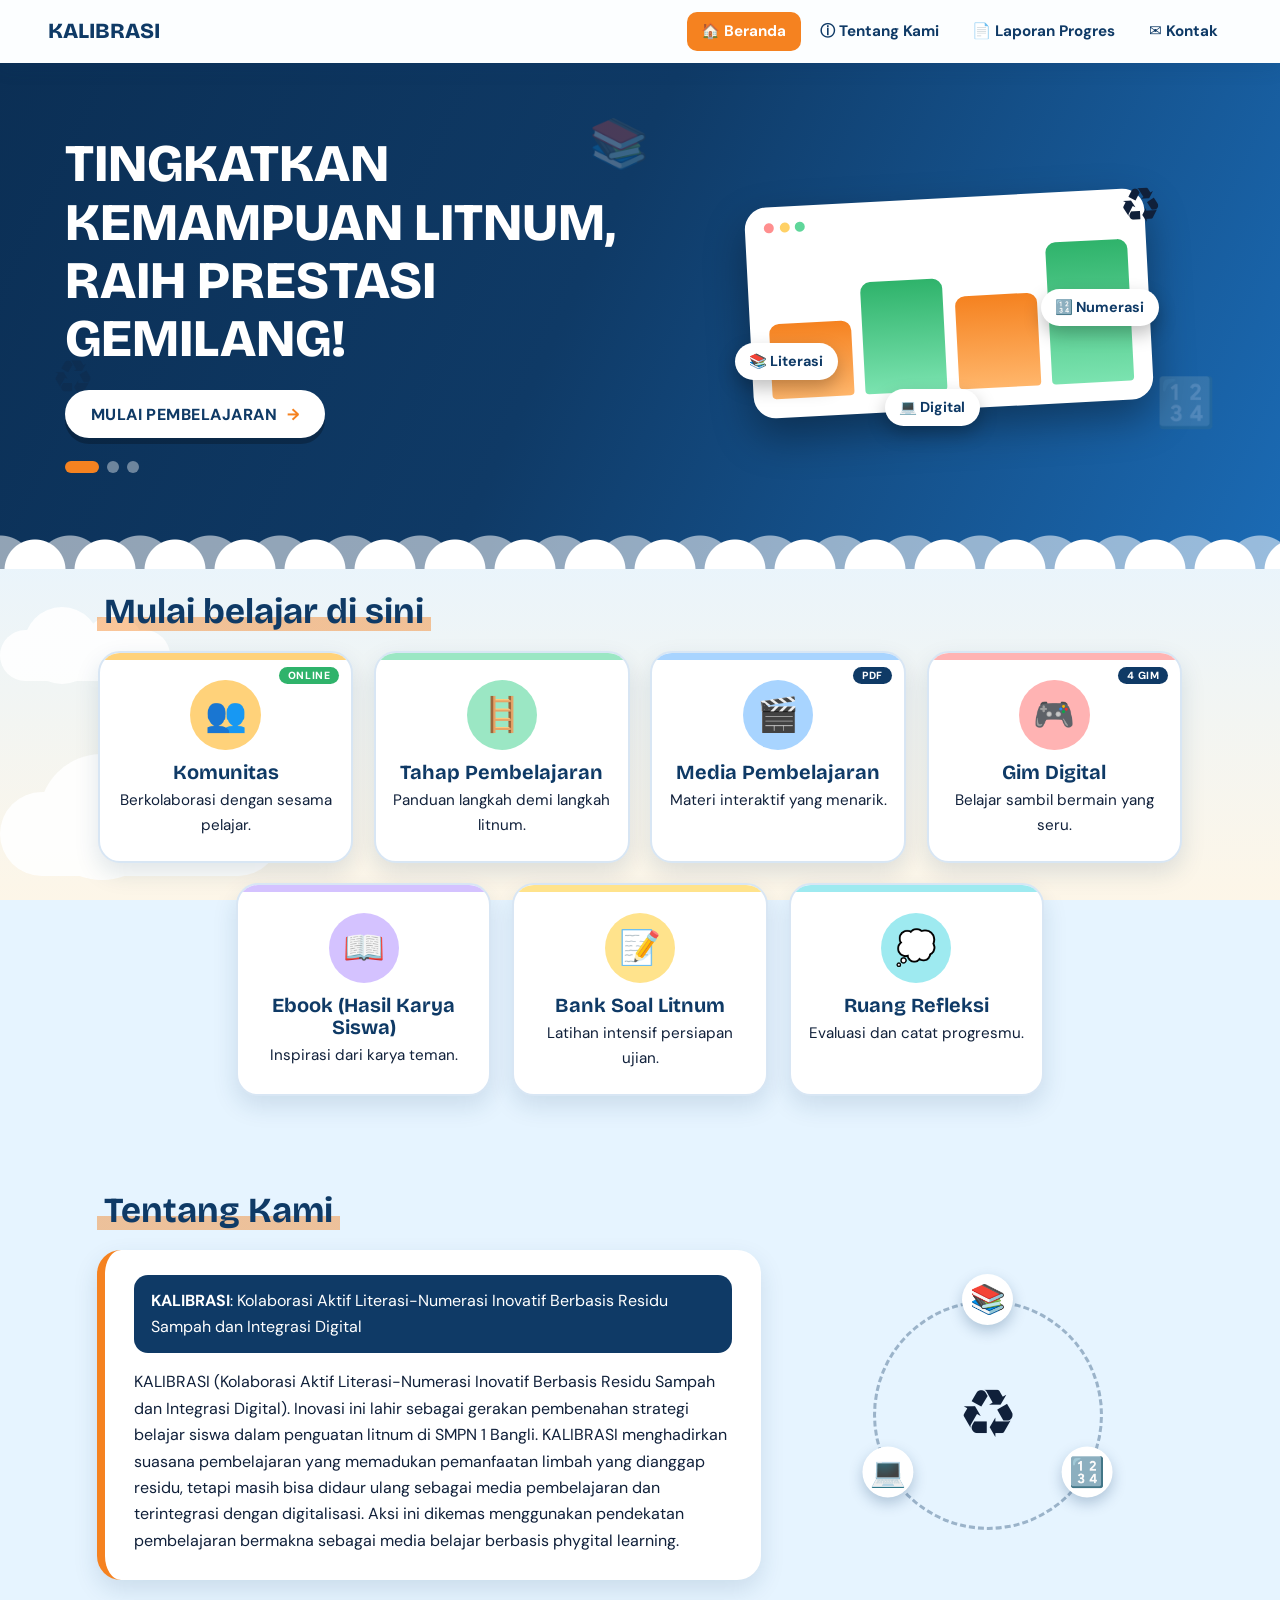
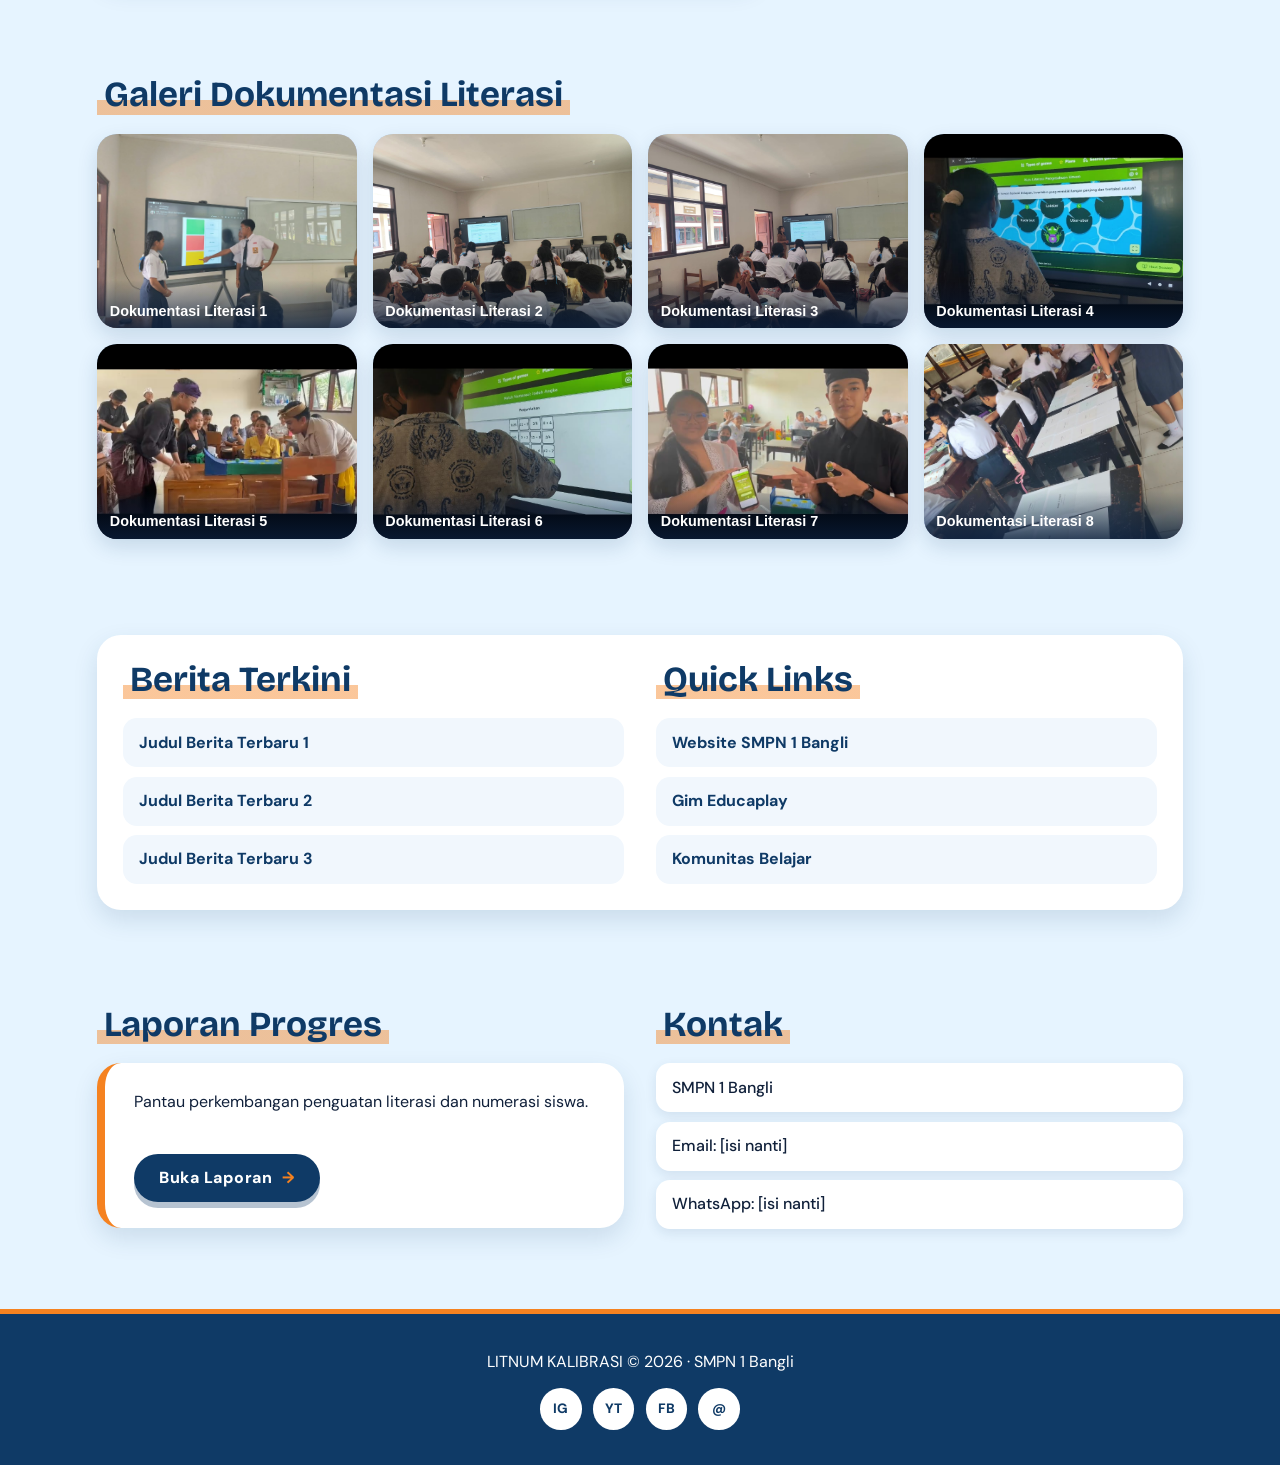
==== index.html @ 98120845 "Update index.html" ====
<!DOCTYPE html>
<html lang="id">
<head>
  <meta charset="UTF-8">
  <meta name="viewport" content="width=device-width, initial-scale=1.0">
  <meta name="theme-color" content="#0f3a66">
  <title>Web Kalibrasi</title>
  <link rel="preconnect" href="https://fonts.googleapis.com">
  <link rel="preconnect" href="https://fonts.gstatic.com" crossorigin>
  <link href="https://fonts.googleapis.com/css2?family=Bricolage+Grotesque:wght@600;800&family=DM+Sans:wght@400;500;700&display=swap" rel="stylesheet">
  <link rel="stylesheet" href="style.css">
</head>
<body>
  <div class="bar" id="bar"></div>
  <div class="sky" aria-hidden="true">
    <i class="dc" style="--w:230px;top:55%;animation-duration:85s;animation-delay:-15s"></i>
    <i class="dc" style="--w:170px;top:70%;animation-duration:65s;animation-delay:-45s"></i>
    <i class="dc" style="--w:280px;top:88%;animation-duration:95s;animation-delay:-60s"></i>
    <span class="rc r1">♻️</span><span class="rc r2">♻️</span><span class="rc r3">♻️</span><span class="rc r4">♻️</span>
  </div>

  <header class="top">
    <a class="logo" href="#beranda">KALIBRASI</a>
    <nav>
      <a class="on" href="#beranda">🏠 Beranda</a>
      <a href="#tentang">ⓘ Tentang Kami</a>
      <a href="#laporan">📄 Laporan Progres</a>
      <a href="#kontak">✉ Kontak</a>
    </nav>
  </header>

  <main>
    <section id="beranda" class="hero">
      <span class="fl f1">♻️</span><span class="fl f2">📚</span><span class="fl f3">🔢</span>
      <div class="hero-in">
        <div class="hero-text">
          <div class="slides">
            <div class="slide on"><h1 class="hl">TINGKATKAN KEMAMPUAN LITNUM, RAIH PRESTASI GEMILANG!</h1></div>
            <div class="slide"><p class="hl">BELAJAR DARI RESIDU SAMPAH, JADI MEDIA YANG BERMAKNA!</p></div>
            <div class="slide"><p class="hl">PHYGITAL LEARNING: PERPADUAN MEDIA FISIK DAN DIGITAL!</p></div>
          </div>
          <a class="cta" href="#menu">MULAI PEMBELAJARAN <span>→</span></a>
          <div class="cdots" id="cdots"><button class="on" aria-label="Slide 1"></button><button aria-label="Slide 2"></button><button aria-label="Slide 3"></button></div>
        </div>
        <div class="art" aria-hidden="true">
          <div class="screen">
            <div class="wdots"><i></i><i></i><i></i></div>
            <div class="bars"><b style="--h:50%"></b><b style="--h:75%;--d:.3s"></b><b style="--h:62%;--d:.6s"></b><b style="--h:95%;--d:.9s"></b></div>
            <span class="rec">♻️</span>
          </div>
          <span class="chip k1">📚 Literasi</span><span class="chip k2">🔢 Numerasi</span><span class="chip k3">💻 Digital</span>
        </div>
      </div>
    </section>

    <section id="menu" class="section">
      <h2>Mulai belajar di sini</h2>
      <!-- Ganti href="#" dengan link asli tiap menu -->
      <div class="cards">
        <a class="card c1" href="komunitas.html" data-menu="komunitas"><em class="tag on">ONLINE</em><span class="ico">👥</span><h3>Komunitas</h3><p>Berkolaborasi dengan sesama pelajar.</p></a>
        <a class="card c2" href="#" data-menu="tahap"><span class="ico">🪜</span><h3>Tahap Pembelajaran</h3><p>Panduan langkah demi langkah litnum.</p></a>
        <a class="card c3" href="#" data-menu="media"><em class="tag">PDF</em><span class="ico">🎬</span><h3>Media Pembelajaran</h3><p>Materi interaktif yang menarik.</p></a>
        <a class="card c4" href="#" data-menu="gim"><em class="tag">4 GIM</em><span class="ico">🎮</span><h3>Gim Digital</h3><p>Belajar sambil bermain yang seru.</p></a>
        <a class="card c5" href="#" data-menu="ebook"><span class="ico">📖</span><h3>Ebook (Hasil Karya Siswa)</h3><p>Inspirasi dari karya teman.</p></a>
        <a class="card c6" href="#" data-menu="banksoal"><span class="ico">📝</span><h3>Bank Soal Litnum</h3><p>Latihan intensif persiapan ujian.</p></a>
        <a class="card c7" href="#" data-menu="refleksi"><span class="ico">💭</span><h3>Ruang Refleksi</h3><p>Evaluasi dan catat progresmu.</p></a>
      </div>
    </section>

    <section id="tentang" class="section">
      <h2>Tentang Kami</h2>
      <div class="about-wrap"><div class="about">
        <p class="full"><strong>KALIBRASI</strong>: Kolaborasi Aktif Literasi-Numerasi Inovatif Berbasis Residu Sampah dan Integrasi Digital</p>
        <p>KALIBRASI (Kolaborasi Aktif Literasi-Numerasi Inovatif Berbasis Residu Sampah dan Integrasi Digital). Inovasi ini lahir sebagai gerakan pembenahan strategi belajar siswa dalam penguatan litnum di SMPN 1 Bangli. KALIBRASI menghadirkan suasana pembelajaran yang memadukan pemanfaatan limbah yang dianggap residu, tetapi masih bisa didaur ulang sebagai media pembelajaran dan terintegrasi dengan digitalisasi. Aksi ini dikemas menggunakan pendekatan pembelajaran bermakna sebagai media belajar berbasis phygital learning.</p>
      </div>
      <div class="orbit" aria-hidden="true"><span class="core">♻️</span><i style="--a:0deg">📚</i><i style="--a:120deg">🔢</i><i style="--a:240deg">💻</i></div></div>
    </section>

    <section id="galeri" class="section">
      <h2>Galeri Dokumentasi Literasi</h2>
      <div class="ggrid" id="ggrid"></div>
    </section>

    <section class="section">
      <div class="panel">
        <div>
          <h2>Berita Terkini</h2>
          <ul class="list">
            <li><a href="#">Judul Berita Terbaru 1</a></li>
            <li><a href="#">Judul Berita Terbaru 2</a></li>
            <li><a href="#">Judul Berita Terbaru 3</a></li>
          </ul>
        </div>
        <div>
          <h2>Quick Links</h2>
          <ul class="list">
            <li><a href="#">Website SMPN 1 Bangli</a></li>
            <li><a href="https://www.educaplay.com/user/15280539-agung/" target="_blank" rel="noopener">Gim Educaplay</a></li>
            <li><a href="komunitas.html">Komunitas Belajar</a></li>
          </ul>
        </div>
      </div>
    </section>

    <section id="laporan" class="section two">
      <div>
        <h2>Laporan Progres</h2>
        <div class="about slim"><p>Pantau perkembangan penguatan literasi dan numerasi siswa.</p><a class="cta navy" href="#">Buka Laporan <span>→</span></a></div>
      </div>
      <div id="kontak">
        <h2>Kontak</h2>
        <ul class="list plain">
          <li>SMPN 1 Bangli</li>
          <li>Email: [isi nanti]</li>
          <li>WhatsApp: [isi nanti]</li>
        </ul>
      </div>
    </section>
  </main>

  <footer>
    <p>LITNUM KALIBRASI &copy; 2026 &middot; SMPN 1 Bangli</p>
    <p class="soc"><a href="#" aria-label="Instagram">IG</a><a href="#" aria-label="YouTube">YT</a><a href="#" aria-label="Facebook">FB</a><a href="#" aria-label="Email">@</a></p>
  </footer>
  <dialog id="dlg" aria-labelledby="dt"><div class="dh"><h2 id="dt"></h2><button class="x" id="dx" aria-label="Tutup">&times;</button></div><div id="db"></div></dialog>
  <dialog id="lb" class="lbx"><button class="x" id="lbx" aria-label="Tutup">&times;</button><img id="lbi" alt=""><p id="lbc"></p><div class="lbn"><button id="lbp" aria-label="Sebelumnya">‹</button><button id="lbn" aria-label="Berikutnya">›</button></div></dialog>
  <script src="config.js?v=2"></script>
  <script src="script.js"></script>
</body>
</html>
---- style.css ----
:root { --navy:#0f3a66; --navy2:#1b6bb5; --orange:#f58220; --green:#2fb36b; --ink:#10203a; }
* { box-sizing:border-box; }
html { scroll-behavior:smooth; scroll-padding-top:5rem; -webkit-text-size-adjust:100%; }
body { margin:0; font-family:"DM Sans",system-ui,sans-serif; color:var(--ink); line-height:1.65; background:#e6f4ff; overflow-x:hidden; }
h1,h2,h3,.logo,.hl { font-family:"Bricolage Grotesque","DM Sans",sans-serif; line-height:1.1; margin:0; }
a:focus-visible,button:focus-visible { outline:3px solid var(--orange); outline-offset:3px; }
button,a { -webkit-tap-highlight-color:transparent; }

/* Langit dan ♻️ */
.sky { position:fixed; inset:0; z-index:-1; overflow:hidden; pointer-events:none; background:linear-gradient(180deg,#bfe3ff 0%,#e6f4ff 55%,#fdf6e8 100%); }
.dc { position:absolute; left:0; width:var(--w); height:calc(var(--w)*.3); background:#fff; border-radius:999px; opacity:.9; animation:geser linear infinite; }
.dc::before,.dc::after { content:""; position:absolute; background:#fff; border-radius:50%; }
.dc::before { width:45%; aspect-ratio:1; top:-45%; left:14%; } .dc::after { width:34%; aspect-ratio:1; top:-30%; right:16%; }
.rc { position:absolute; bottom:-10%; font-size:1.8rem; opacity:.3; animation:naikpelan linear infinite; }
.r1 { left:8%; animation-duration:22s; } .r2 { left:32%; animation-duration:30s; animation-delay:-10s; font-size:2.4rem; }
.r3 { left:62%; animation-duration:26s; animation-delay:-5s; } .r4 { left:88%; animation-duration:34s; animation-delay:-18s; font-size:2.2rem; }
@keyframes geser { from { transform:translateX(-40vw); } to { transform:translateX(110vw); } }
@keyframes naikpelan { to { transform:translateY(-115vh) rotate(360deg); } }
@keyframes lompat { 50% { transform:translateY(-10px); } }
@keyframes tumbuh { from { transform:scaleY(.25); } to { transform:scaleY(1); } }
@keyframes putar { to { transform:rotate(360deg); } }
@keyframes pecah { to { transform:translate(calc(-50% + var(--dx)),calc(-50% + var(--dy))) scale(.4); opacity:0; } }
.bar { position:fixed; top:0; left:0; height:6px; width:0; z-index:50; background:linear-gradient(90deg,var(--orange),#ffc93c,var(--green)); border-radius:0 6px 6px 0; }
.pop { position:fixed; z-index:60; pointer-events:none; font-size:1.2rem; transform:translate(-50%,-50%); animation:pecah .75s ease-out forwards; }

/* Header */
.top { position:sticky; top:0; z-index:20; display:flex; justify-content:space-between; align-items:center; gap:1rem; padding:.75rem clamp(1rem,4vw,3rem); background:rgba(255,255,255,.95); box-shadow:0 4px 18px rgba(15,58,102,.15); }
.logo { font-size:1.35rem; font-weight:800; color:var(--navy); text-decoration:none; }
.top nav { display:flex; gap:.3rem; }
.top nav a { color:var(--navy); text-decoration:none; font-weight:700; font-size:.95rem; padding:.45rem .9rem; border-radius:10px; white-space:nowrap; }
.top nav a:hover { background:#e6f4ff; } .top nav a.on { background:var(--orange); color:#fff; }

/* Hero (banner penuh seperti mockup) */
.hero { position:relative; overflow:hidden; background:linear-gradient(115deg,#0b2f55 0%,var(--navy) 45%,var(--navy2) 100%); padding:clamp(2.5rem,6vw,4.5rem) clamp(1rem,5vw,4rem) clamp(4.5rem,8vw,6rem); }
.hero::after { content:""; position:absolute; left:0; right:0; bottom:-1px; height:48px; background:radial-gradient(circle at 50% 100%,#fff 0 30px,transparent 31px) 0 0/70px 48px repeat-x, radial-gradient(circle at 50% 100%,rgba(255,255,255,.55) 0 34px,transparent 35px) 35px 0/70px 48px repeat-x; }
.hero-in { position:relative; z-index:1; max-width:1150px; margin:0 auto; display:grid; grid-template-columns:1.1fr 1fr; gap:2rem; align-items:center; }
.slides { display:grid; min-height:9.5rem; }
.slide { grid-area:1/1; opacity:0; transform:translateY(14px); transition:opacity .6s, transform .6s; pointer-events:none; }
.slide.on { opacity:1; transform:none; pointer-events:auto; }
.hl { color:#fff; font-size:clamp(1.9rem,4.6vw,3.3rem); font-weight:800; }
.cta { display:inline-flex; align-items:center; gap:.6rem; background:#fff; color:var(--navy); text-decoration:none; font:800 1rem "DM Sans",sans-serif; letter-spacing:.03em; padding:.85rem 1.6rem; border-radius:999px; margin-top:1.4rem; box-shadow:0 6px 0 rgba(0,0,0,.25); transition:transform .15s, box-shadow .15s; }
.cta span { color:var(--orange); transition:transform .2s; }
.cta:hover { transform:translateY(-2px); } .cta:hover span { transform:translateX(4px); }
.cta:active { transform:translateY(4px); box-shadow:0 2px 0 rgba(0,0,0,.25); }
.cta.navy { background:var(--navy); color:#fff; box-shadow:0 6px 0 rgba(15,58,102,.3); }
.cdots { display:flex; gap:.5rem; margin-top:1.4rem; }
.cdots button { width:12px; height:12px; border-radius:50%; border:0; padding:0; background:rgba(255,255,255,.4); cursor:pointer; transition:width .3s, background .3s; }
.cdots button.on { width:34px; border-radius:8px; background:var(--orange); }
.fl { position:absolute; opacity:.25; font-size:3rem; animation:lompat 5s ease-in-out infinite; }
.f1 { left:4%; bottom:30%; } .f2 { left:46%; top:8%; animation-delay:-2s; } .f3 { right:5%; bottom:25%; animation-delay:-3s; }

/* Ilustrasi layar digital */
.art { position:relative; justify-self:center; width:min(100%,400px); }
.screen { position:relative; background:#fff; border-radius:22px; padding:1rem 1.2rem 1.2rem; box-shadow:0 18px 40px rgba(0,0,0,.35); transform:rotate(-3deg); animation:lompat 6s ease-in-out infinite; }
.wdots { display:flex; gap:.35rem; margin-bottom:1rem; } .wdots i { width:10px; height:10px; border-radius:50%; background:#ff8f8f; } .wdots i:nth-child(2) { background:#ffd166; } .wdots i:nth-child(3) { background:#5fd69a; }
.bars { display:flex; align-items:flex-end; gap:.7rem; height:150px; }
.bars b { flex:1; height:var(--h); border-radius:10px 10px 4px 4px; background:linear-gradient(var(--orange),#ffb66b); transform-origin:bottom; animation:tumbuh 1.8s ease-in-out var(--d,0s) infinite alternate; }
.bars b:nth-child(even) { background:linear-gradient(var(--green),#7be3b0); }
.rec { position:absolute; right:-18px; top:-22px; font-size:3rem; animation:putar 12s linear infinite; }
.chip { position:absolute; background:#fff; color:var(--navy); font-weight:700; font-size:.9rem; padding:.4rem .9rem; border-radius:999px; box-shadow:0 8px 18px rgba(0,0,0,.25); animation:lompat 4s ease-in-out infinite; white-space:nowrap; }
.k1 { left:-14px; bottom:30px; } .k2 { right:-10px; bottom:84px; animation-delay:-1.3s; } .k3 { left:34%; bottom:-16px; animation-delay:-2.6s; }

/* Section dan kartu menu */
.section { max-width:1150px; margin:0 auto; padding:clamp(1.8rem,4vw,3rem) clamp(1rem,4vw,2rem); }
.section h2 { display:inline-block; font-size:clamp(1.6rem,3.6vw,2.2rem); color:var(--navy); margin-bottom:1.2rem; background:linear-gradient(transparent 62%,rgba(245,130,32,.45) 62%); padding:0 .2em; }
#menu { margin-top:-1.5rem; }
.cards { display:flex; flex-wrap:wrap; justify-content:center; gap:1.3rem; }
.card { position:relative; overflow:hidden; flex:0 1 calc(25% - 1rem); min-width:210px; background:#fff; border:2px solid #d8e6f4; border-radius:22px; padding:1.7rem 1rem 1.4rem; text-align:center; text-decoration:none; color:var(--ink); box-shadow:0 10px 24px rgba(15,58,102,.13); transition:transform .25s, box-shadow .25s; }
.card::before { content:""; position:absolute; inset:0 0 auto 0; height:7px; background:var(--c); }
.card:hover { transform:translateY(-8px) rotate(-.8deg); box-shadow:0 18px 32px rgba(15,58,102,.22); }
.card h3 { font-size:1.25rem; color:var(--navy); margin:.7rem 0 .3rem; } .card p { margin:0; font-size:.95rem; }
.ico { display:grid; place-items:center; width:4.4rem; height:4.4rem; margin:0 auto; border-radius:50%; background:var(--c); font-size:2.1rem; transition:transform .3s; }
.card:hover .ico { transform:scale(1.12) rotate(8deg); }
.c1 { --c:#ffd27a; } .c2 { --c:#9be7c4; } .c3 { --c:#a8d4ff; } .c4 { --c:#ffb3b3; } .c5 { --c:#d4c2ff; } .c6 { --c:#ffe38c; } .c7 { --c:#9eeaf0; }
.js .card { opacity:0; transform:translateY(30px); }
.js .card.in { opacity:1; transform:none; transition:opacity .6s, transform .6s, box-shadow .25s; transition-delay:calc(var(--n,0) * 80ms); }
.js .card.in:hover { transform:translateY(-8px) rotate(-.8deg); transition-delay:0s; transition-duration:.25s; }

/* Tentang, panel, daftar */
.about { background:#fff; border-radius:24px; padding:1.6rem 1.8rem; box-shadow:0 10px 24px rgba(15,58,102,.13); border-left:8px solid var(--orange); max-width:900px; }
.about p { margin:0 0 1rem; } .about p:last-child { margin:0; }
.full { background:var(--navy); color:#fff; border-radius:14px; padding:.8rem 1.1rem; }
.panel { background:#fff; border-radius:24px; padding:1.6rem; box-shadow:0 10px 24px rgba(15,58,102,.13); display:grid; grid-template-columns:1fr 1fr; gap:2rem; }
.galhead { display:flex; justify-content:space-between; align-items:flex-start; }
.galhead button { width:2.2rem; height:2.2rem; border-radius:50%; border:2px solid var(--navy); background:#fff; color:var(--navy); font-size:1.3rem; line-height:1; cursor:pointer; margin-left:.3rem; }
.galhead button:hover { background:var(--navy); color:#fff; }
.gal { display:flex; gap:.8rem; overflow-x:auto; scroll-snap-type:x mandatory; scroll-behavior:smooth; padding-bottom:.4rem; }
.gal a { flex:0 0 170px; scroll-snap-align:start; text-decoration:none; color:var(--navy); font-weight:700; font-size:.9rem; }
.gal i { display:grid; place-items:center; height:105px; border-radius:16px; background:linear-gradient(135deg,#a8d4ff,#d4c2ff); font-size:2.2rem; margin-bottom:.4rem; font-style:normal; }
.two { display:grid; grid-template-columns:1fr 1fr; gap:2rem; }
.list { list-style:none; margin:0; padding:0; display:grid; gap:.6rem; }
.list li { background:#fff; border-radius:14px; box-shadow:0 4px 12px rgba(15,58,102,.1); }
.panel .list li { box-shadow:none; background:#f1f7fd; }
.list a,.plain li { display:block; padding:.7rem 1rem; color:var(--navy); font-weight:700; text-decoration:none; }
.list a:hover { background:#fff1de; border-radius:14px; } .plain li { color:var(--ink); font-weight:500; }

footer { margin-top:2rem; background:var(--navy); color:#fff; text-align:center; padding:2rem 1rem; border-top:5px solid var(--orange); }
footer p { margin:.2rem 0; }
.soc { display:flex; justify-content:center; gap:.7rem; margin-top:.8rem !important; }
.soc a { display:grid; place-items:center; width:2.6rem; height:2.6rem; border-radius:50%; background:#fff; color:var(--navy); font-weight:800; font-size:.85rem; text-decoration:none; transition:transform .2s, background .2s; }
.soc a:hover { background:var(--orange); color:#fff; transform:translateY(-3px); }

@media (max-width:860px) {
  .hero-in { grid-template-columns:1fr; } .art { width:min(78%,320px); margin-top:1rem; }
  .card { flex-basis:calc(50% - .7rem); min-width:0; }
  .two,.panel { grid-template-columns:1fr; }
}
@media (max-width:640px) {
  .top { flex-direction:column; align-items:flex-start; gap:.3rem; padding-bottom:.5rem; }
  .top nav { width:100%; overflow-x:auto; padding-bottom:.2rem; } .top nav a { padding:.4rem .7rem; font-size:.88rem; }
  .bars { height:110px; } .f2 { display:none; }
  .card { padding:1.4rem .6rem 1.1rem; } .card h3 { font-size:1.05rem; } .card p { font-size:.85rem; }
  .ico { width:3.5rem; height:3.5rem; font-size:1.7rem; }
  .about,.panel { padding:1.2rem; }
}
@media (prefers-reduced-motion:reduce) { *,*::before,*::after { animation:none !important; transition:none !important; } .js .card { opacity:1; transform:none; } .slide.on { opacity:1; } html,.gal { scroll-behavior:auto; } }

/* ===== Tambahan: dialog, gim, galeri, tentang, toast ===== */
.hidden { display:none !important; }
.toast { position:fixed; left:50%; bottom:1.5rem; transform:translateX(-50%); z-index:100; background:var(--navy); color:#fff; padding:.7rem 1.3rem; border-radius:999px; font-weight:700; box-shadow:0 8px 24px rgba(0,0,0,.3); }
.tag { position:absolute; top:14px; right:12px; font:800 .65rem "DM Sans",sans-serif; letter-spacing:.06em; font-style:normal; background:var(--navy); color:#fff; padding:.15rem .55rem; border-radius:999px; }
.tag.on { background:var(--green); }
.card { cursor:pointer; }

dialog { width:min(720px,94vw); max-height:90vh; max-height:90dvh; overflow:auto; border:0; border-radius:26px; padding:0; background:#fff; color:var(--ink); box-shadow:0 24px 60px rgba(0,0,0,.4); }
dialog::backdrop { background:rgba(15,58,102,.65); }
body:has(dialog[open]) { overflow:hidden; }
.dh { display:flex; justify-content:space-between; align-items:center; padding:1rem 1.4rem; background:var(--navy); color:#fff; }
.dh h2 { font-size:1.4rem; }
.x { width:2.4rem; height:2.4rem; border-radius:50%; border:0; background:#fff; color:var(--navy); font-size:1.6rem; line-height:1; cursor:pointer; }
#db { padding:1.2rem; }
.gl { display:grid; gap:.8rem; }
.gitem { display:flex; align-items:center; gap:1rem; padding:1rem; border:2px solid #d8e6f4; border-radius:18px; text-decoration:none; color:var(--ink); transition:transform .2s, box-shadow .2s, border-color .2s; }
.gitem:hover { transform:translateY(-3px); box-shadow:0 10px 22px rgba(15,58,102,.18); border-color:var(--orange); }
.gitem i { font-style:normal; font-size:2rem; width:3.4rem; height:3.4rem; display:grid; place-items:center; border-radius:50%; background:#fff1de; flex:none; }
.gitem div { flex:1; } .gitem strong { display:block; color:var(--navy); } .gitem span { font-size:.9rem; }
.gitem b { background:var(--orange); color:#fff; padding:.4rem 1rem; border-radius:999px; font-size:.9rem; }

.ggrid { display:grid; grid-template-columns:repeat(auto-fill,minmax(210px,1fr)); gap:1rem; }
.gt { position:relative; aspect-ratio:4/3; padding:0; border:0; border-radius:20px; overflow:hidden; cursor:pointer; background:linear-gradient(135deg,#a8d4ff,#d4c2ff); box-shadow:0 8px 20px rgba(15,58,102,.15); transition:transform .25s; }
.gt:hover { transform:translateY(-5px) rotate(-.6deg); }
.gt img { position:absolute; inset:0; width:100%; height:100%; object-fit:cover; transition:transform .5s; } .gt:hover img { transform:scale(1.06); }
.gt span { position:absolute; left:0; right:0; bottom:0; padding:1.4rem .8rem .6rem; color:#fff; font-weight:700; font-size:.9rem; text-align:left; background:linear-gradient(transparent,rgba(10,30,60,.8)); }
.gt.kosong::before { content:"📷"; position:absolute; inset:0; display:grid; place-items:center; font-size:2.6rem; padding-bottom:1.4rem; }
.gt.kosong span { color:var(--navy); background:none; text-align:center; }
.lbx { width:min(940px,96vw); background:#0b1d36; padding:1rem; text-align:center; color:#fff; }
.lbx img { max-width:100%; max-height:72vh; border-radius:14px; }
.lbx .x { position:absolute; top:.6rem; right:.6rem; }
.lbn { display:flex; justify-content:center; gap:1rem; } .lbn button { width:3rem; height:3rem; border-radius:50%; border:0; font-size:1.6rem; background:#fff; color:var(--navy); cursor:pointer; }

.about-wrap { display:grid; grid-template-columns:1.7fr 1fr; gap:2rem; align-items:center; }
.about-wrap .about { max-width:none; }
.orbit { position:relative; width:230px; height:230px; margin:auto; border:3px dashed rgba(15,58,102,.35); border-radius:50%; animation:putar 26s linear infinite; }
.orbit .core { position:absolute; inset:0; display:grid; place-items:center; font-size:4.2rem; animation:putar 26s linear infinite reverse; }
.orbit i { position:absolute; left:50%; top:50%; width:3.2rem; height:3.2rem; margin:-1.6rem; display:grid; place-items:center; font-size:1.8rem; font-style:normal; background:#fff; border-radius:50%; box-shadow:0 6px 14px rgba(15,58,102,.25); transform:rotate(var(--a)) translateY(-115px) rotate(calc(var(--a) * -1)); }
.slim { max-width:none; }
.two > div > h2 { display:inline-block; }

/* ===== Komunitas ===== */
.kbox { max-width:560px; margin:2rem auto; background:#fff; border-radius:26px; padding:2rem; box-shadow:0 14px 34px rgba(15,58,102,.18); text-align:center; }
.kbox h1 { font-size:1.9rem; color:var(--navy); margin-bottom:.6rem; }
.kbox p { margin:.4rem 0 1.2rem; } .kbox .cta { margin-top:.4rem; border:0; cursor:pointer; }
.kbox form { text-align:left; display:grid; gap:.9rem; }
.kbox label { font-weight:700; color:var(--navy); display:grid; gap:.3rem; }
input,select,textarea { font:1rem "DM Sans",sans-serif; padding:.7rem .9rem; border:2px solid #cfe0f1; border-radius:12px; background:#fff; color:var(--ink); width:100%; }
input:focus,select:focus,textarea:focus { outline:3px solid rgba(245,130,32,.35); border-color:var(--orange); }
.note { font-size:.85rem; color:#4a5d78; background:#eef6ff; border-radius:12px; padding:.6rem .9rem; text-align:left; }
.forum { max-width:780px; margin:0 auto; padding:1.2rem clamp(1rem,4vw,2rem) 3rem; }
.me { display:flex; justify-content:space-between; align-items:center; gap:.6rem; flex-wrap:wrap; background:var(--navy); color:#fff; border-radius:18px; padding:.8rem 1.1rem; margin-bottom:1rem; }
.me button { background:rgba(255,255,255,.18); color:#fff; border:0; border-radius:999px; padding:.4rem .9rem; font-weight:700; cursor:pointer; margin-left:.3rem; }
.composer { background:#fff; border-radius:20px; padding:1rem; box-shadow:0 8px 22px rgba(15,58,102,.13); display:grid; gap:.7rem; }
.composer .row { display:flex; gap:.6rem; align-items:center; flex-wrap:wrap; justify-content:space-between; }
.composer select { width:auto; } .composer .cta { margin:0; padding:.6rem 1.4rem; border:0; cursor:pointer; background:var(--orange); color:#fff; box-shadow:0 4px 0 rgba(0,0,0,.2); } .composer .cta span { color:#fff; }
.chips { display:flex; gap:.5rem; flex-wrap:wrap; margin:1rem 0; }
.chips button { border:2px solid var(--navy); background:#fff; color:var(--navy); border-radius:999px; padding:.3rem .9rem; font-weight:700; cursor:pointer; }
.chips button.on { background:var(--navy); color:#fff; }
.post { background:#fff; border-radius:20px; padding:1rem 1.1rem; margin-bottom:.9rem; box-shadow:0 8px 22px rgba(15,58,102,.12); }
.ph { display:flex; gap:.7rem; align-items:center; }
.av { flex:none; width:2.6rem; height:2.6rem; border-radius:50%; display:grid; place-items:center; color:#fff; font-weight:800; background:var(--c,#1b6bb5); }
.meta { flex:1; line-height:1.3; } .meta strong { color:var(--navy); } .meta small { display:block; color:#5b6f8a; }
.kls { background:#fff1de; color:#b4560a; border-radius:8px; padding:.05rem .5rem; font-size:.78rem; font-weight:800; margin-left:.4rem; }
.tp { background:#e3f6ec; color:#1f7a49; border-radius:999px; padding:.15rem .7rem; font-size:.78rem; font-weight:700; }
.pt { margin:.7rem 0; white-space:pre-wrap; word-break:break-word; }
.pa { display:flex; gap:.4rem; flex-wrap:wrap; }
.pa button { border:0; background:#eef4fb; color:var(--navy); border-radius:999px; padding:.35rem .8rem; font-weight:700; cursor:pointer; }
.pa button.on { background:#ffe0e0; color:#c0392b; }
.thread { margin-top:.8rem; border-top:2px dashed #d8e6f4; padding-top:.8rem; display:grid; gap:.6rem; }
.rep { display:flex; gap:.6rem; background:#f4f9ff; border-radius:14px; padding:.6rem .7rem; } .rep .av { width:2rem; height:2rem; font-size:.85rem; }
.rep p { margin:.1rem 0 0; white-space:pre-wrap; word-break:break-word; } .rep button { margin-left:auto; border:0; background:none; cursor:pointer; align-self:flex-start; }
.rf { display:flex; gap:.5rem; } .rf button { border:0; border-radius:12px; background:var(--navy); color:#fff; font-weight:700; padding:0 1rem; cursor:pointer; }
.kosongf { text-align:center; padding:2rem; background:#fff; border-radius:20px; }

@media (max-width:860px) { .about-wrap { grid-template-columns:1fr; } .orbit { width:200px; height:200px; } .orbit i { transform:rotate(var(--a)) translateY(-100px) rotate(calc(var(--a) * -1)); } }
@media (max-width:640px) { .gitem { flex-wrap:wrap; } .gitem b { width:100%; text-align:center; } .ggrid { grid-template-columns:repeat(2,1fr); gap:.7rem; } .gt span { font-size:.75rem; } dialog { width:96vw; } }
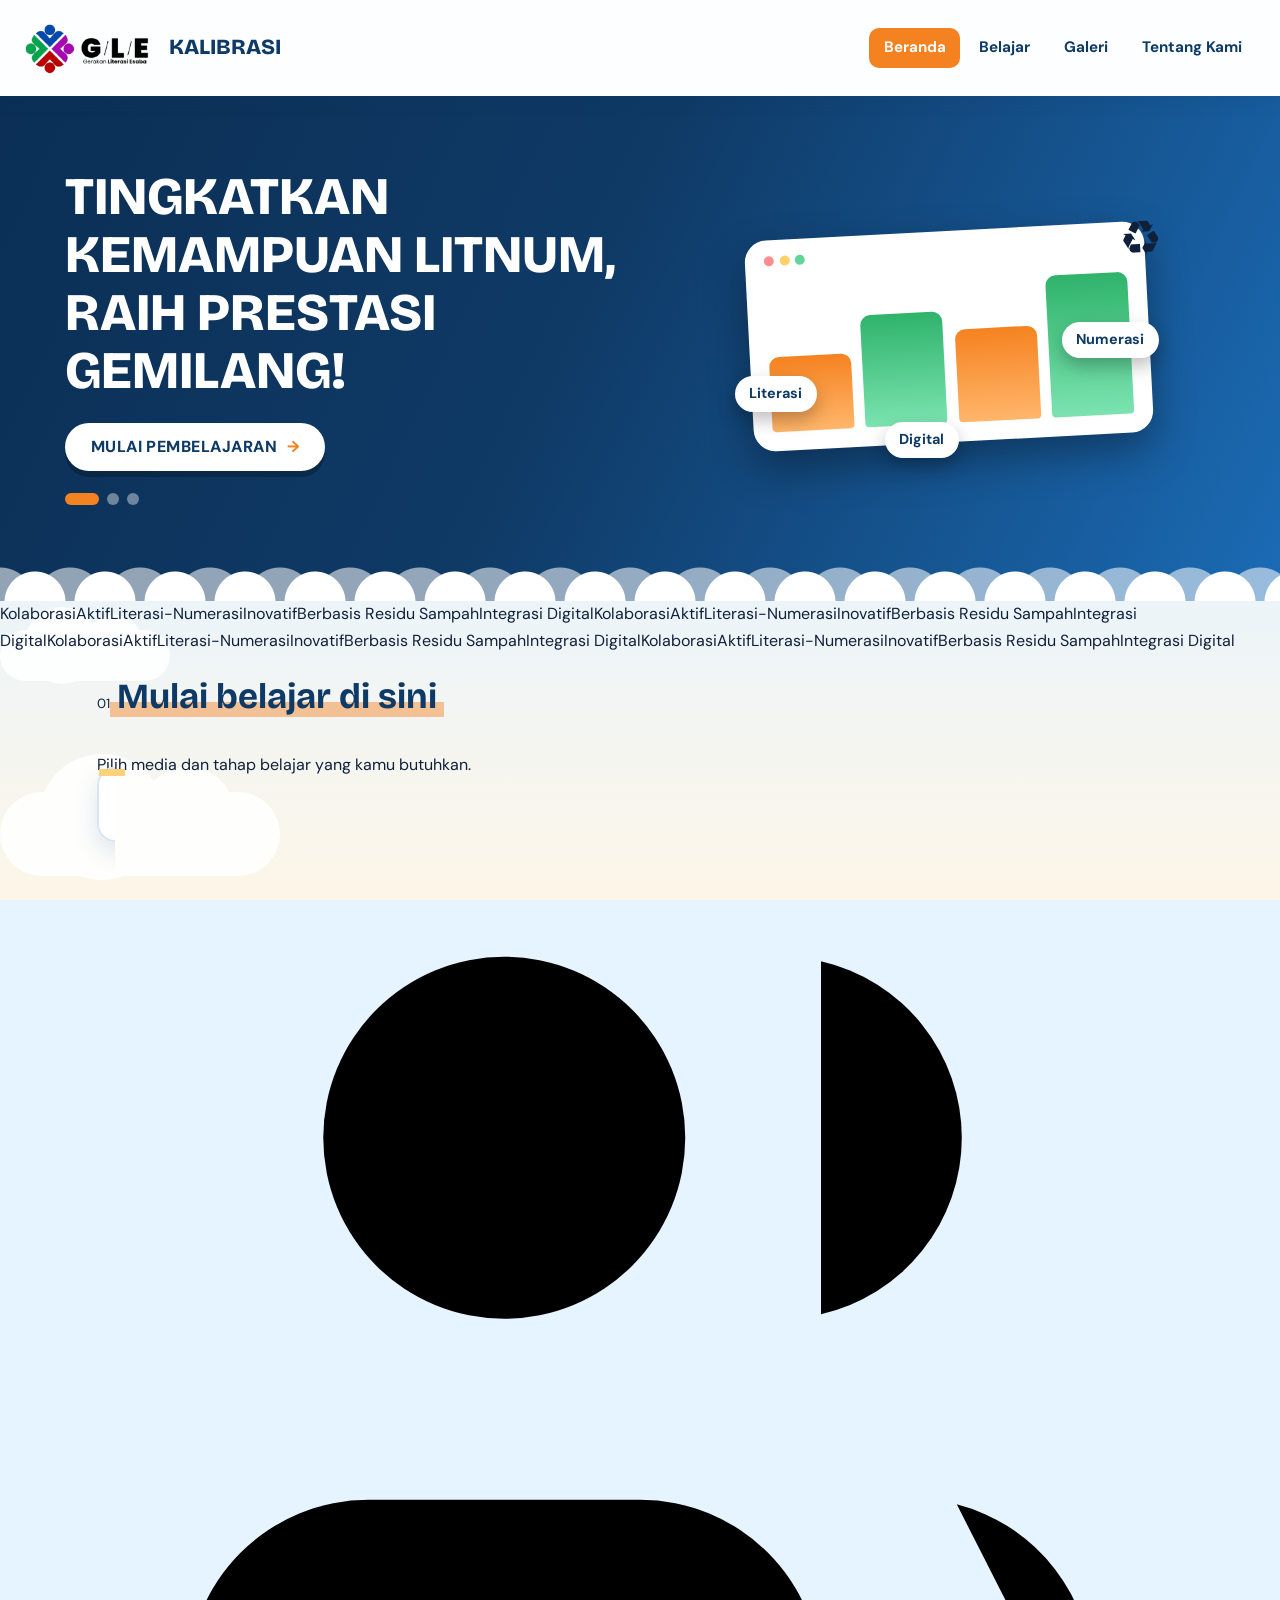
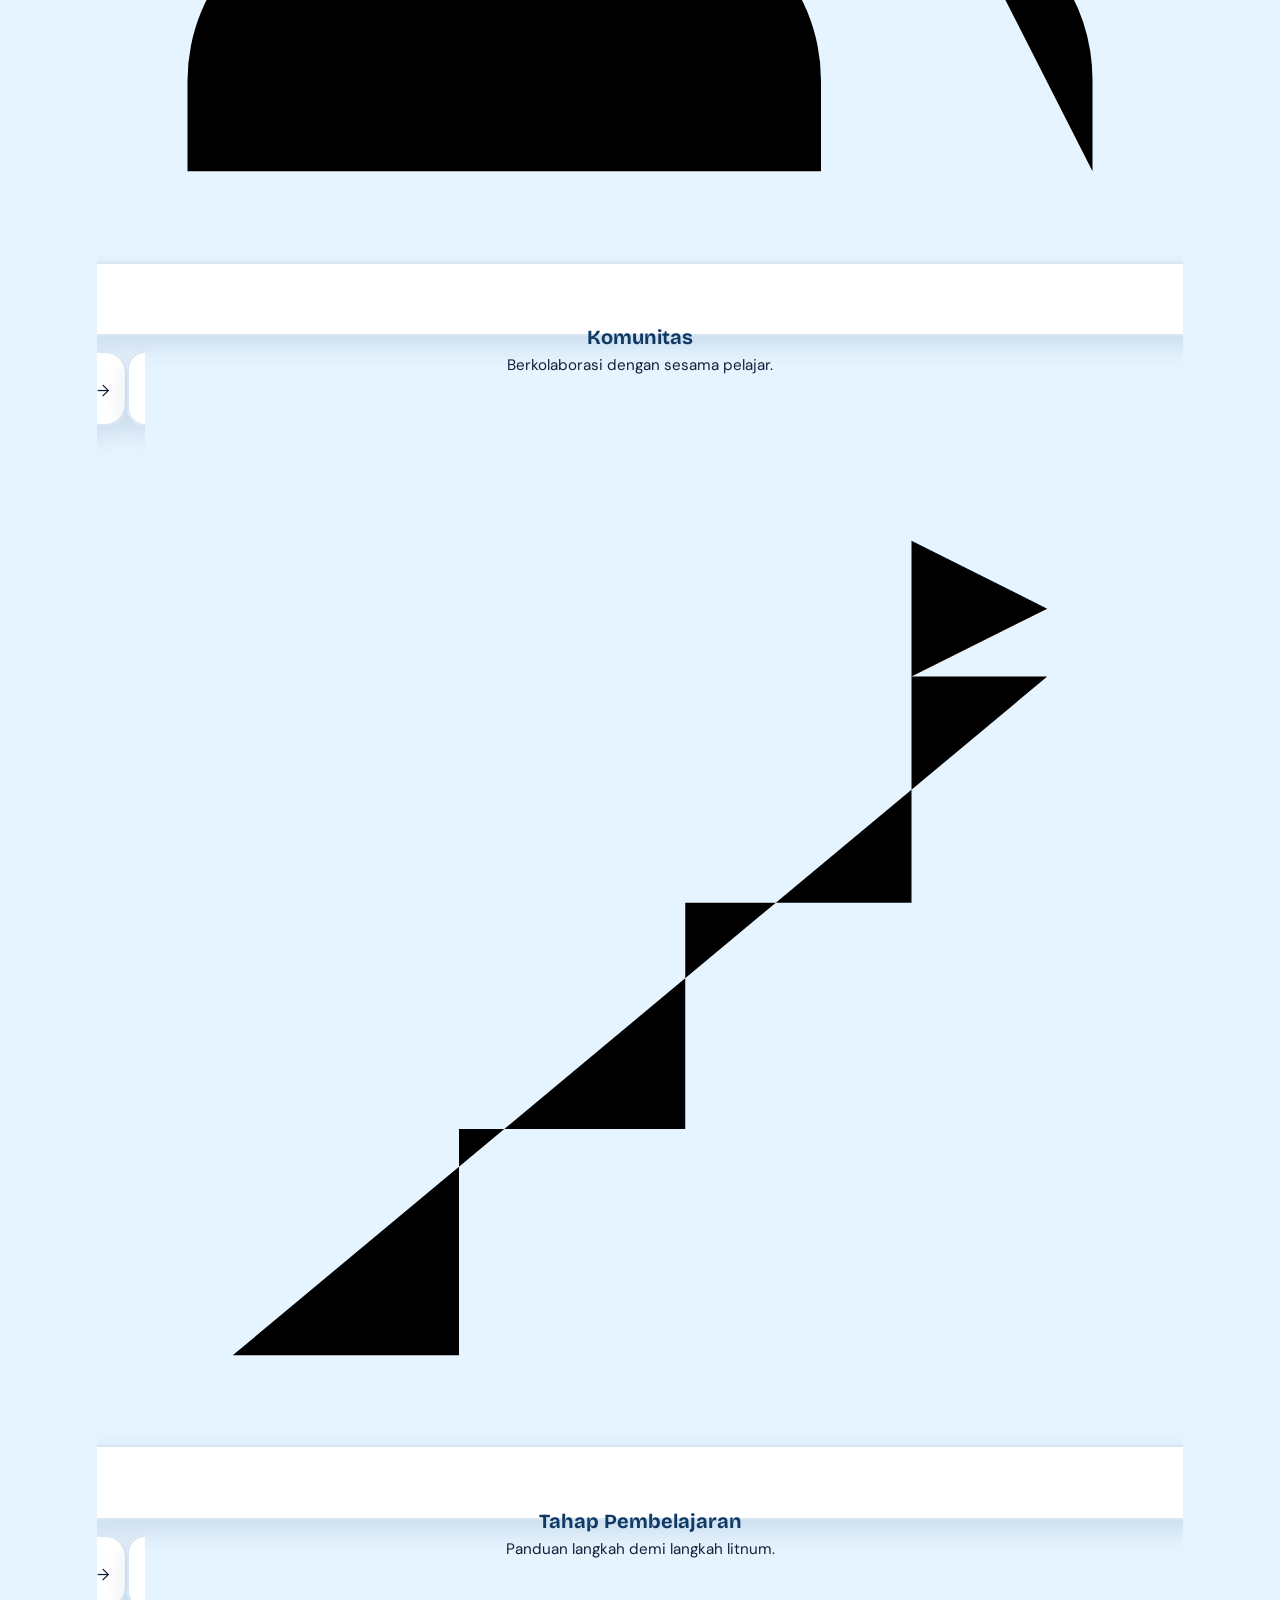
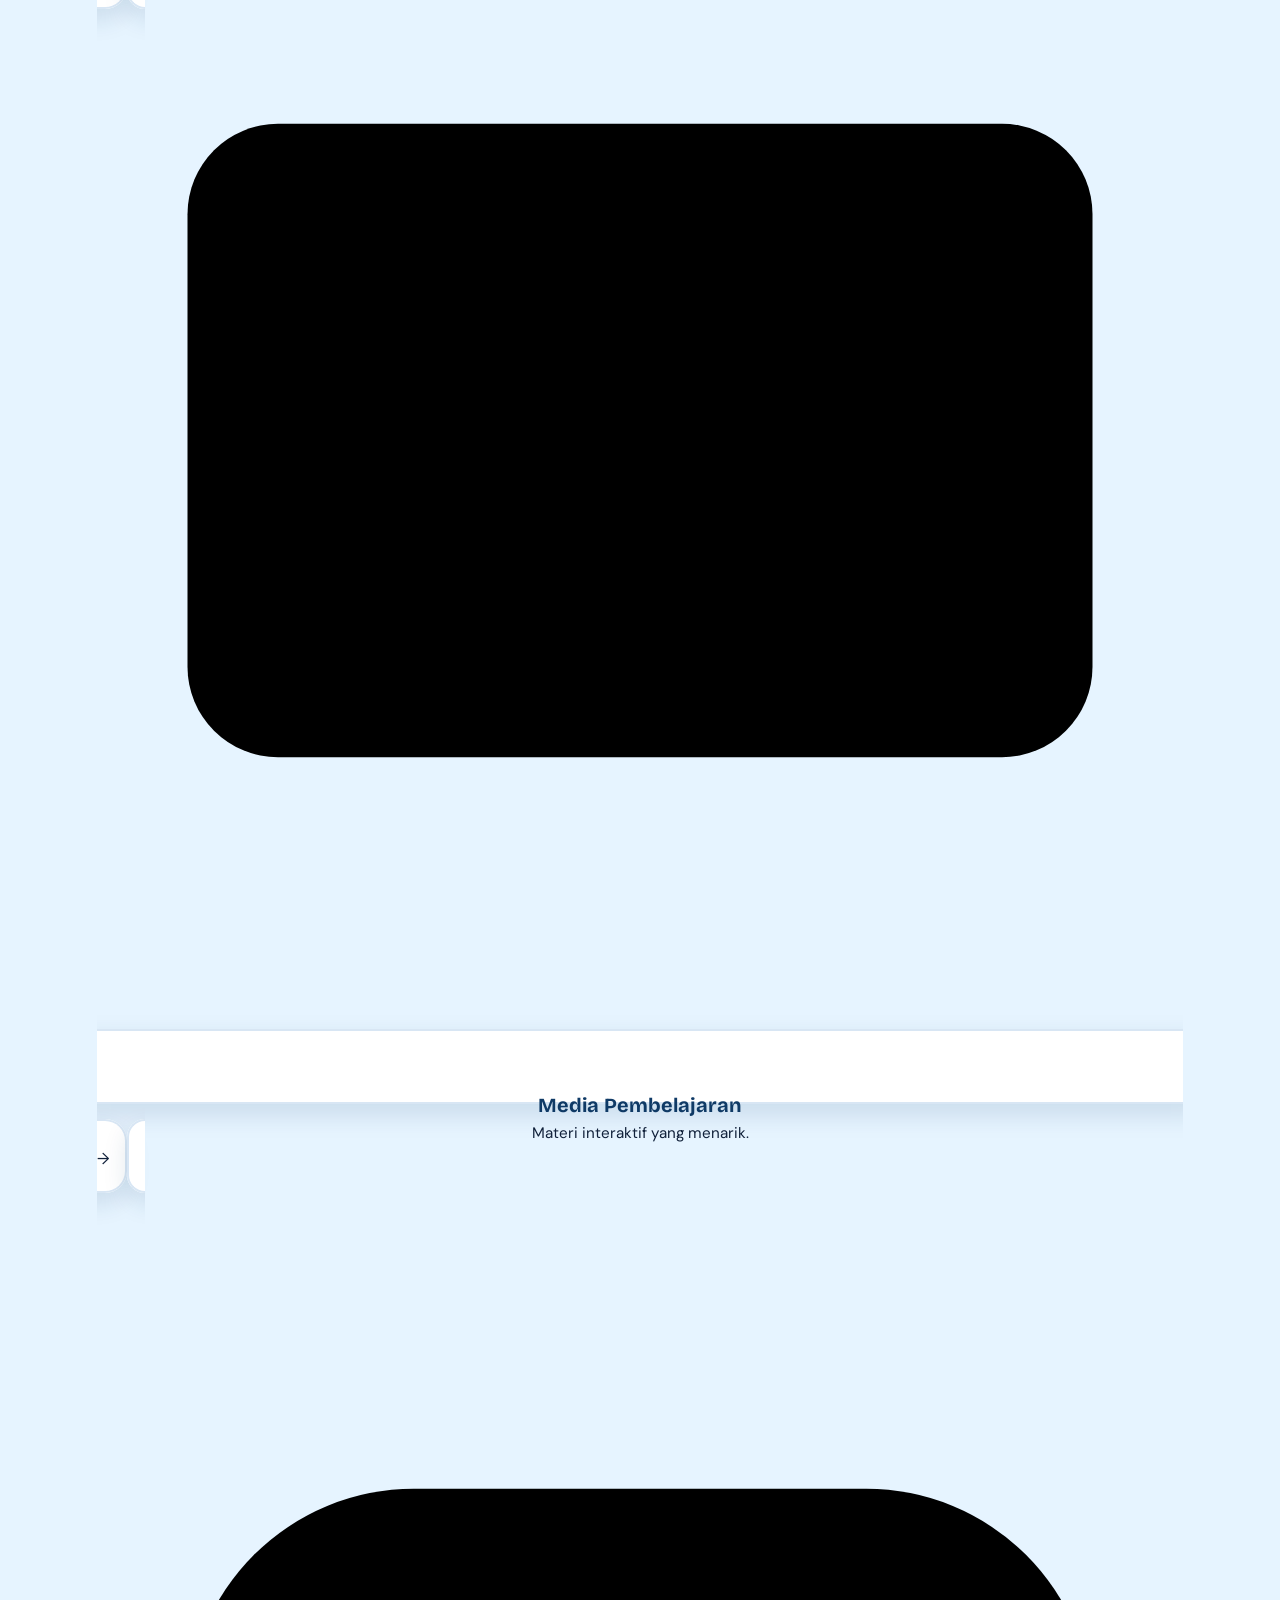
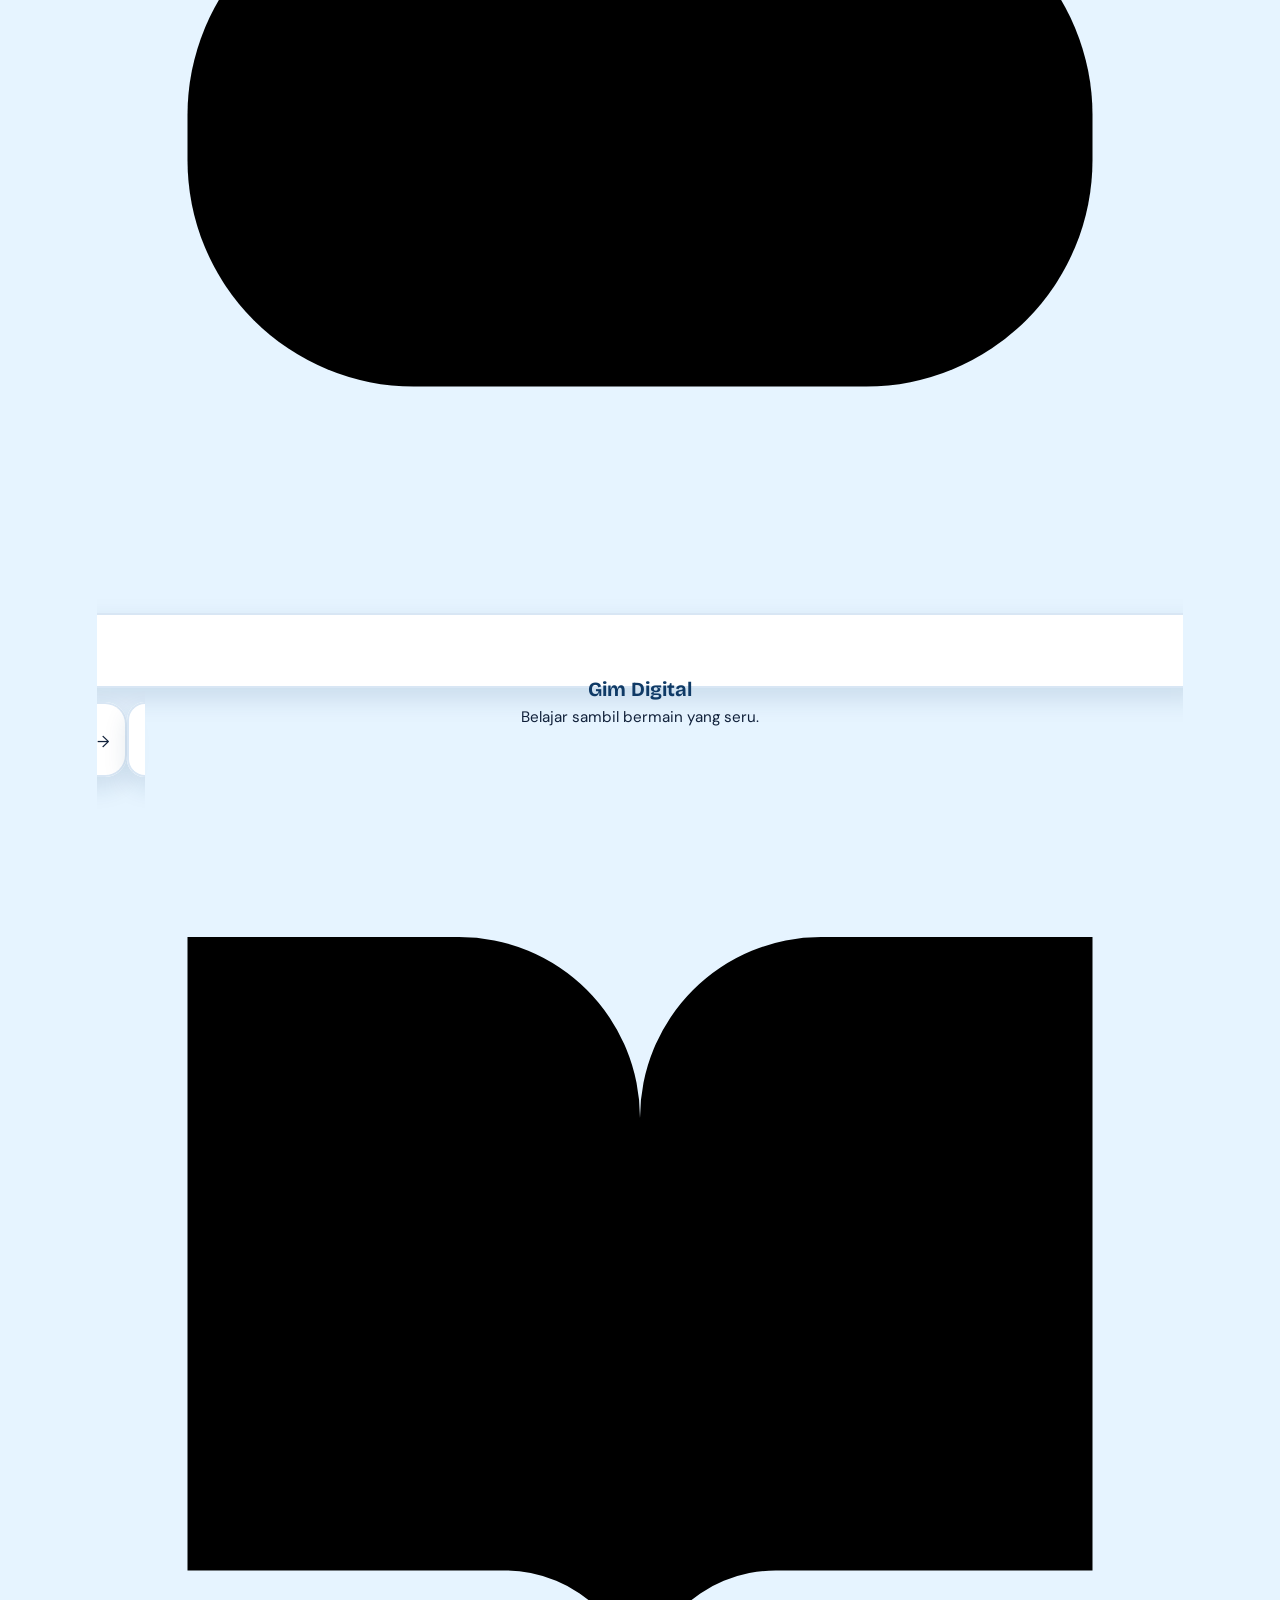
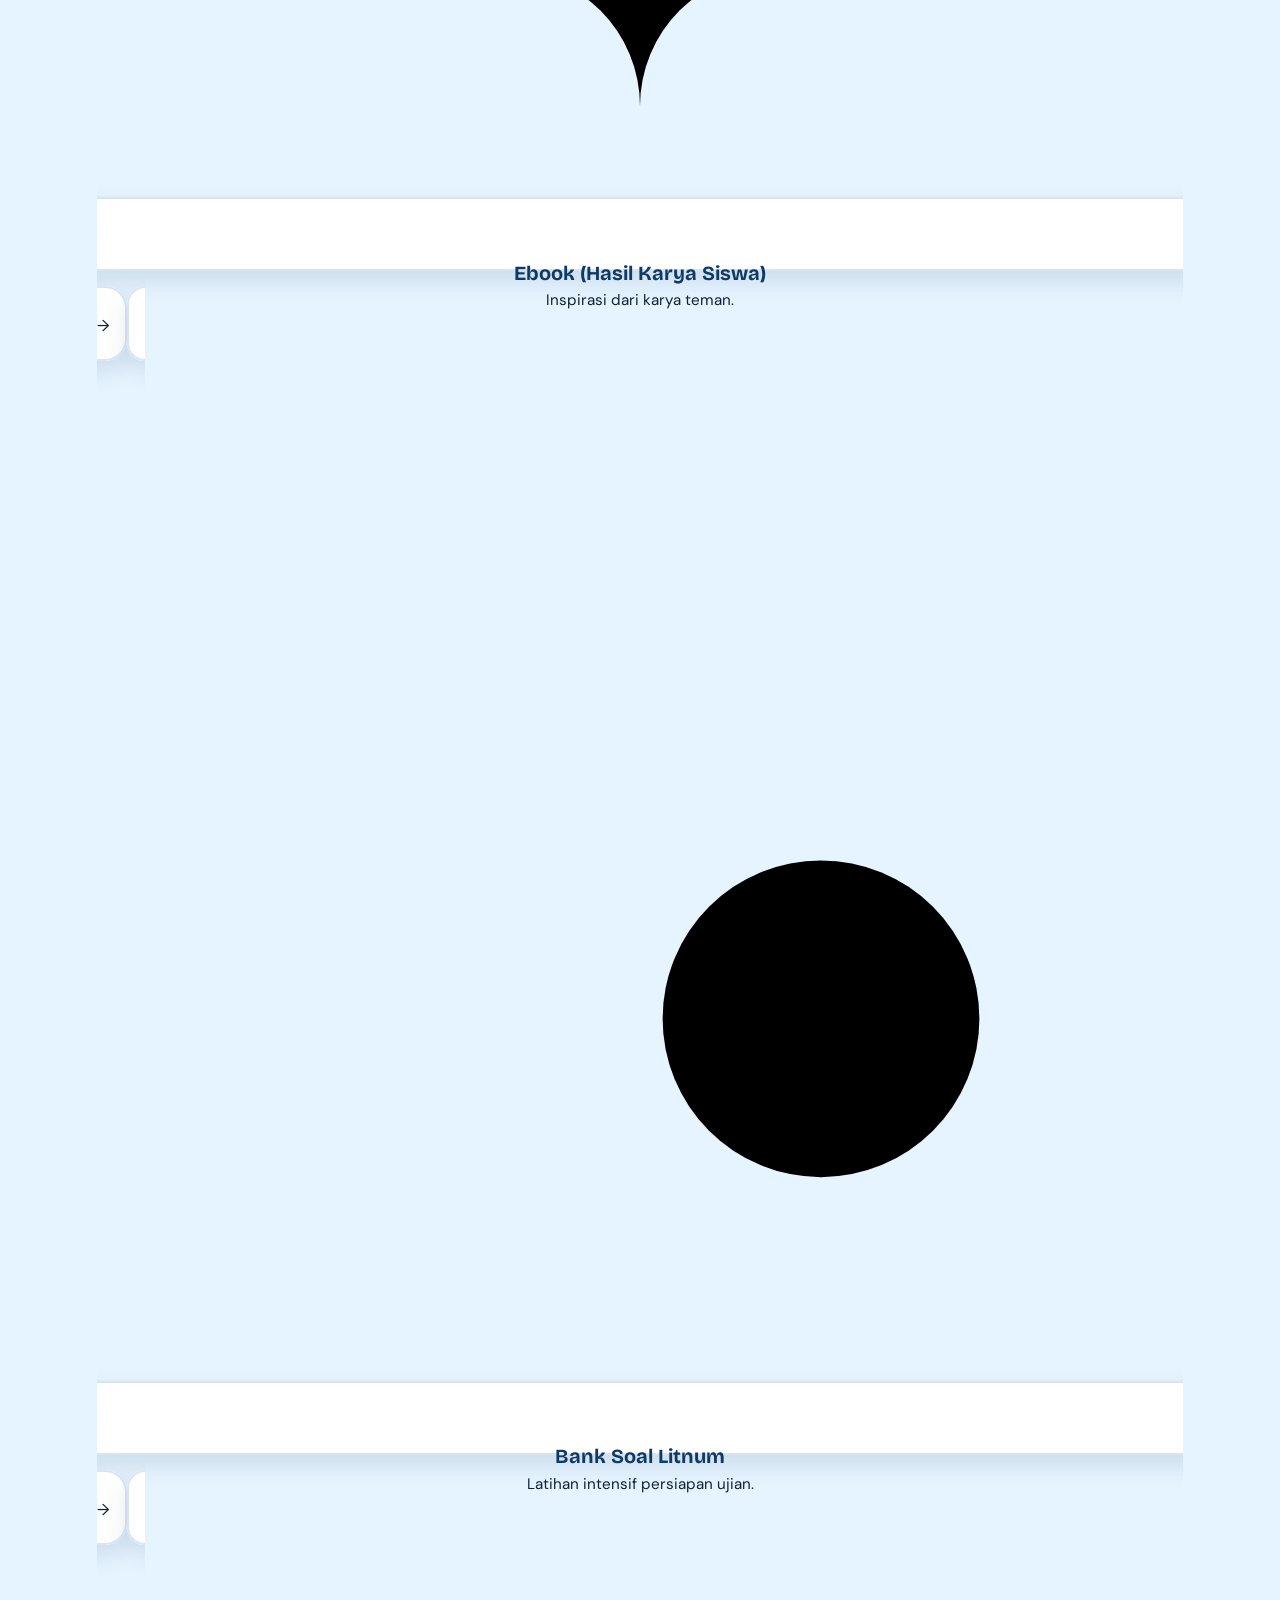
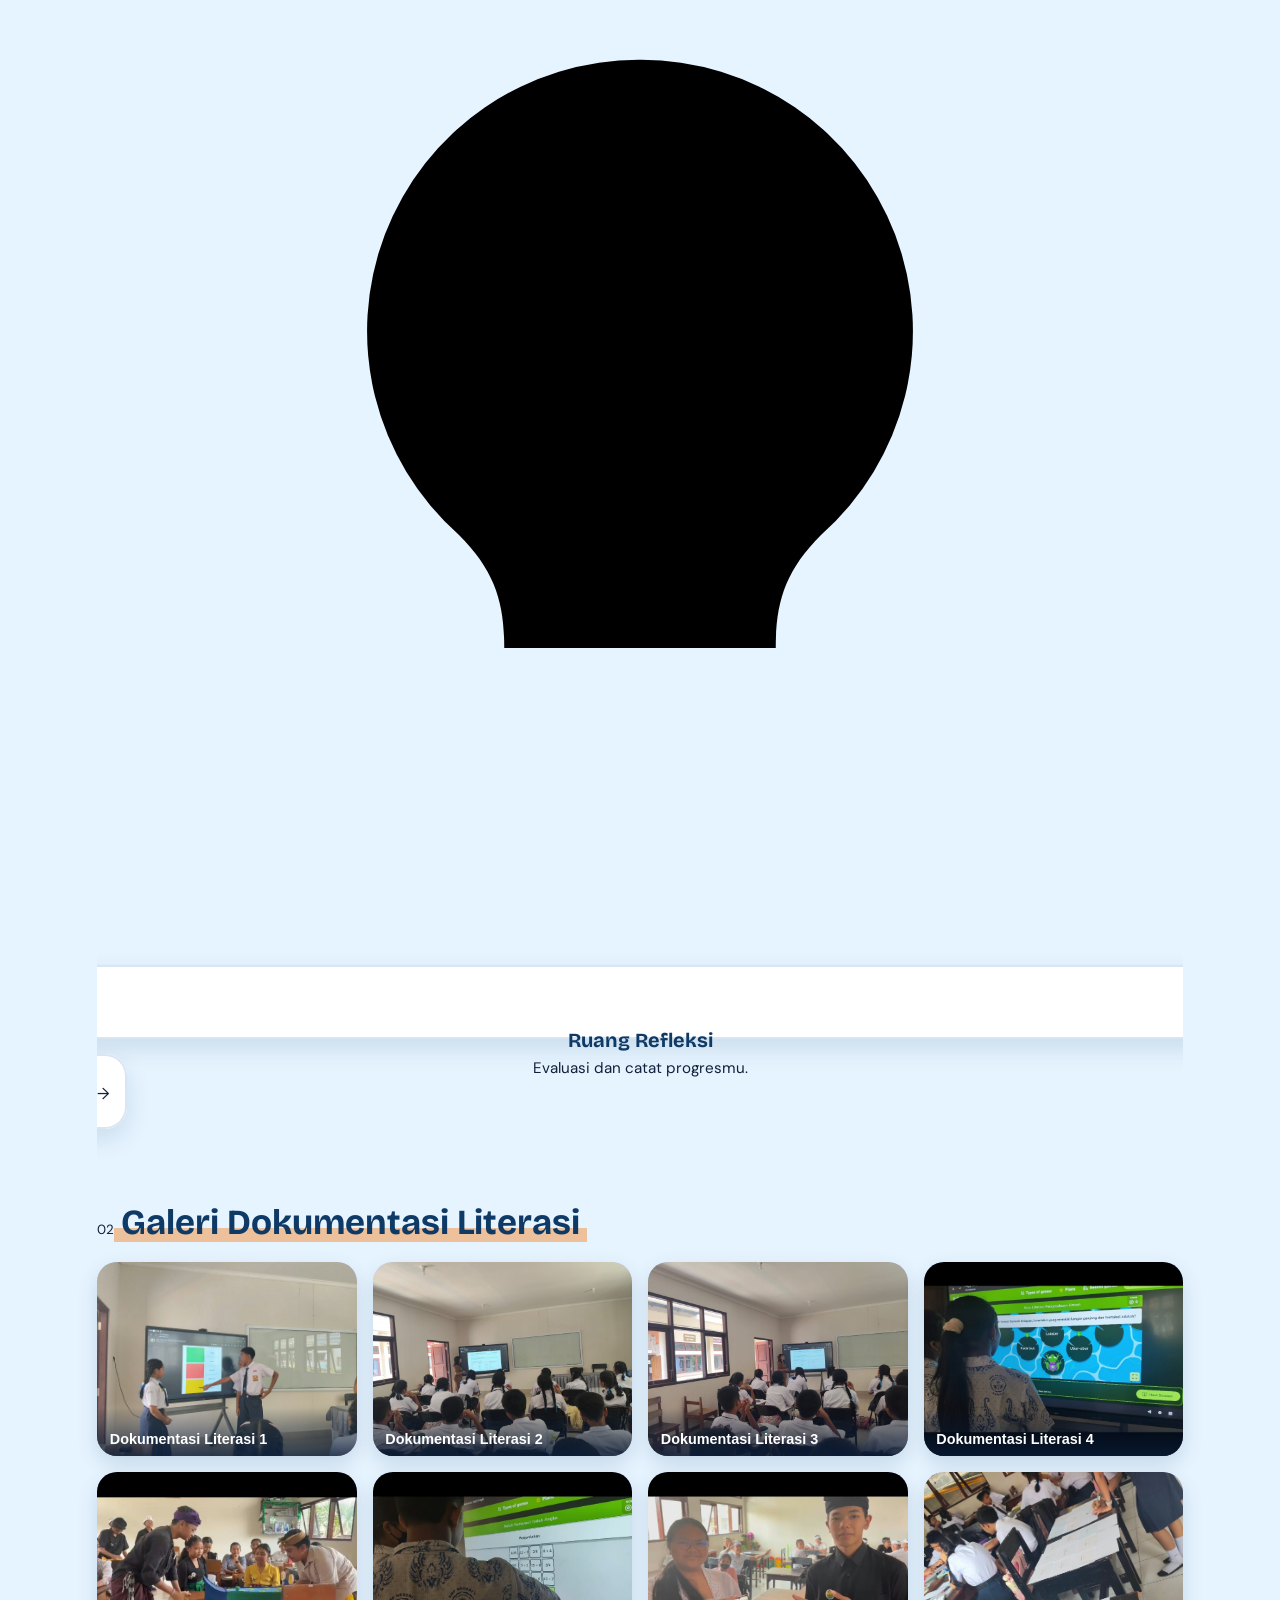
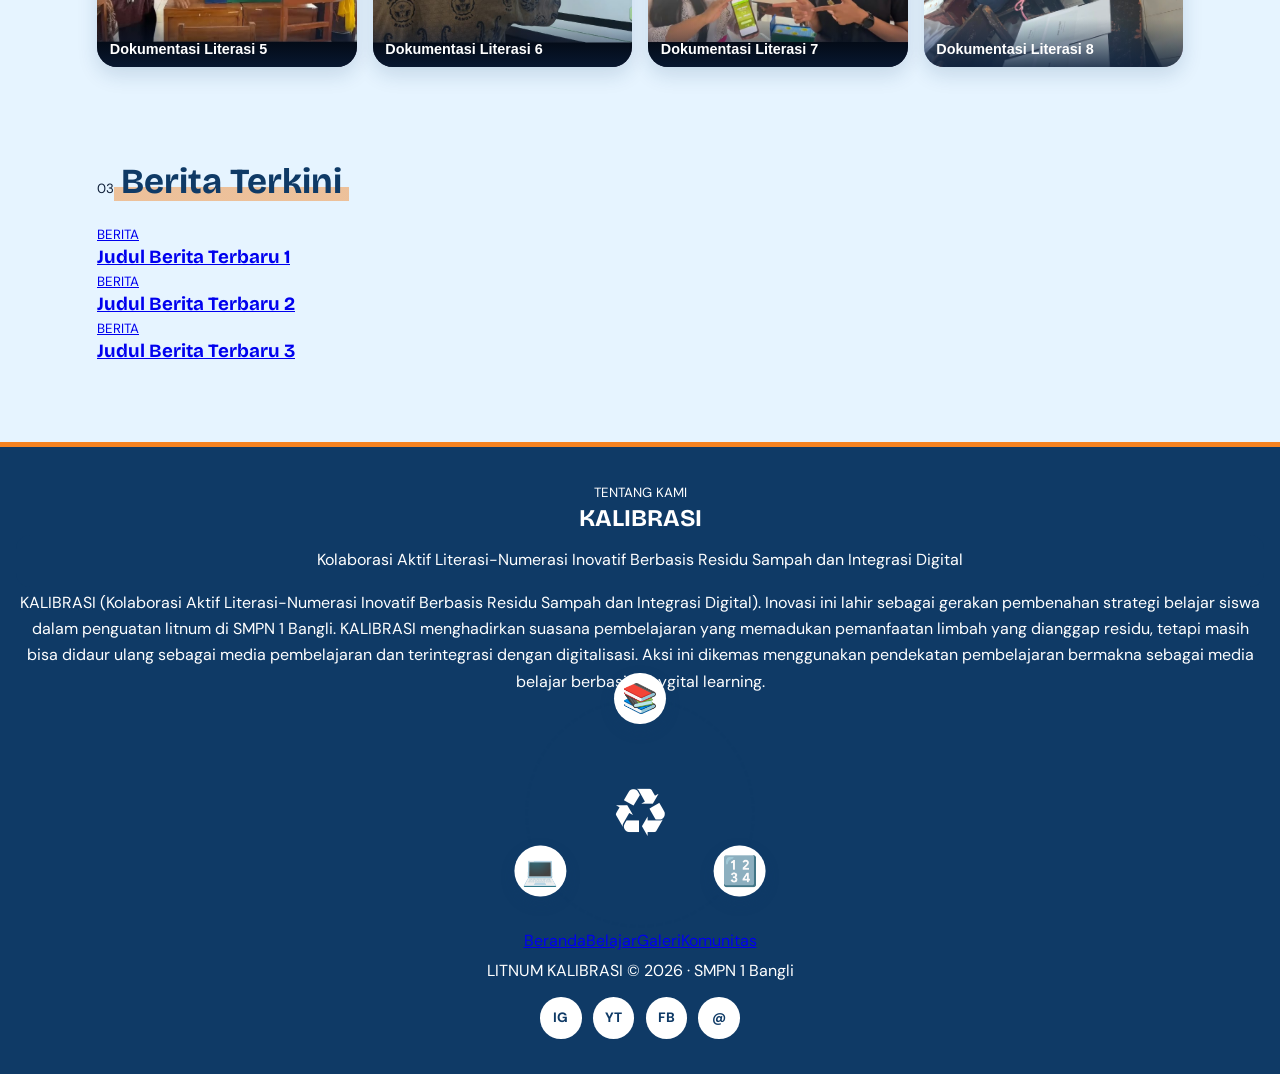
==== commit 07880398: "Update index.html" ====
--- a/index.html
+++ b/index.html
@@ -20,18 +20,17 @@
   </div>
 
   <header class="top">
-    <a class="logo" href="#beranda">KALIBRASI</a>
+    <a class="logo" href="#beranda"><img class="logo-img" src="logo.png" alt="Logo Komunitas Literasi" onerror="this.style.display='none'"><span>KALIBRASI</span></a>
     <nav>
-      <a class="on" href="#beranda">🏠 Beranda</a>
-      <a href="#tentang">ⓘ Tentang Kami</a>
-      <a href="#laporan">📄 Laporan Progres</a>
-      <a href="#kontak">✉ Kontak</a>
+      <a class="on" href="#beranda">Beranda</a>
+      <a href="#menu">Belajar</a>
+      <a href="#galeri">Galeri</a>
+      <a href="#tentang">Tentang Kami</a>
     </nav>
   </header>
 
   <main>
     <section id="beranda" class="hero">
-      <span class="fl f1">♻️</span><span class="fl f2">📚</span><span class="fl f3">🔢</span>
       <div class="hero-in">
         <div class="hero-text">
           <div class="slides">
@@ -48,80 +47,61 @@
             <div class="bars"><b style="--h:50%"></b><b style="--h:75%;--d:.3s"></b><b style="--h:62%;--d:.6s"></b><b style="--h:95%;--d:.9s"></b></div>
             <span class="rec">♻️</span>
           </div>
-          <span class="chip k1">📚 Literasi</span><span class="chip k2">🔢 Numerasi</span><span class="chip k3">💻 Digital</span>
+          <span class="chip k1" style="--dot:#f58220">Literasi</span><span class="chip k2" style="--dot:#2fb36b">Numerasi</span><span class="chip k3" style="--dot:#1b6bb5">Digital</span>
         </div>
       </div>
     </section>
 
+    <div class="ticker" aria-hidden="true"><div class="tk"><span>Kolaborasi</span><span>Aktif</span><span>Literasi-Numerasi</span><span>Inovatif</span><span>Berbasis Residu Sampah</span><span>Integrasi Digital</span><span>Kolaborasi</span><span>Aktif</span><span>Literasi-Numerasi</span><span>Inovatif</span><span>Berbasis Residu Sampah</span><span>Integrasi Digital</span><span>Kolaborasi</span><span>Aktif</span><span>Literasi-Numerasi</span><span>Inovatif</span><span>Berbasis Residu Sampah</span><span>Integrasi Digital</span><span>Kolaborasi</span><span>Aktif</span><span>Literasi-Numerasi</span><span>Inovatif</span><span>Berbasis Residu Sampah</span><span>Integrasi Digital</span></div></div>
+
     <section id="menu" class="section">
-      <h2>Mulai belajar di sini</h2>
-      <!-- Ganti href="#" dengan link asli tiap menu -->
-      <div class="cards">
-        <a class="card c1" href="komunitas.html" data-menu="komunitas"><em class="tag on">ONLINE</em><span class="ico">👥</span><h3>Komunitas</h3><p>Berkolaborasi dengan sesama pelajar.</p></a>
-        <a class="card c2" href="#" data-menu="tahap"><span class="ico">🪜</span><h3>Tahap Pembelajaran</h3><p>Panduan langkah demi langkah litnum.</p></a>
-        <a class="card c3" href="#" data-menu="media"><em class="tag">PDF</em><span class="ico">🎬</span><h3>Media Pembelajaran</h3><p>Materi interaktif yang menarik.</p></a>
-        <a class="card c4" href="#" data-menu="gim"><em class="tag">4 GIM</em><span class="ico">🎮</span><h3>Gim Digital</h3><p>Belajar sambil bermain yang seru.</p></a>
-        <a class="card c5" href="#" data-menu="ebook"><span class="ico">📖</span><h3>Ebook (Hasil Karya Siswa)</h3><p>Inspirasi dari karya teman.</p></a>
-        <a class="card c6" href="#" data-menu="banksoal"><span class="ico">📝</span><h3>Bank Soal Litnum</h3><p>Latihan intensif persiapan ujian.</p></a>
-        <a class="card c7" href="#" data-menu="refleksi"><span class="ico">💭</span><h3>Ruang Refleksi</h3><p>Evaluasi dan catat progresmu.</p></a>
+      <div class="sh"><small>01</small><h2>Mulai belajar di sini</h2><p>Pilih media dan tahap belajar yang kamu butuhkan.</p></div>
+      <!-- Link tiap menu diatur di config.js -->
+      <div class="bento">
+        <a class="card c1 big" href="komunitas.html" data-menu="komunitas"><div class="bub" aria-hidden="true"><b></b><b></b><b></b></div><span class="ic"><svg viewBox="0 0 24 24" aria-hidden="true"><path d="M16 21v-2a4 4 0 0 0-4-4H6a4 4 0 0 0-4 4v2"/><circle cx="9" cy="7" r="4"/><path d="M22 21v-2a4 4 0 0 0-3-3.9"/><path d="M16 3.1a4 4 0 0 1 0 7.8"/></svg></span><div><h3>Komunitas</h3><p>Berkolaborasi dengan sesama pelajar.</p></div><i class="arr">→</i></a>
+        <a class="card c2" href="#" data-menu="tahap"><span class="ic"><svg viewBox="0 0 24 24" aria-hidden="true"><path d="M3 21h5v-5h5v-5h5V6h3"/><path d="M18 6V3l3 1.5L18 6"/></svg></span><div><h3>Tahap Pembelajaran</h3><p>Panduan langkah demi langkah litnum.</p></div><i class="arr">→</i></a>
+        <a class="card c3" href="#" data-menu="media"><span class="ic"><svg viewBox="0 0 24 24" aria-hidden="true"><rect x="2" y="3" width="20" height="14" rx="2"/><path d="m10 8 5 3-5 3z"/><path d="M8 21h8M12 17v4"/></svg></span><div><h3>Media Pembelajaran</h3><p>Materi interaktif yang menarik.</p></div><i class="arr">→</i></a>
+        <a class="card c4 wide" href="#" data-menu="gim"><span class="ic"><svg viewBox="0 0 24 24" aria-hidden="true"><rect x="2" y="7" width="20" height="11" rx="5"/><path d="M7 10v5M4.5 12.5h5"/><circle cx="16" cy="11.5" r="1"/><circle cx="19" cy="13.5" r="1"/></svg></span><div><h3>Gim Digital</h3><p>Belajar sambil bermain yang seru.</p></div><i class="arr">→</i></a>
+        <a class="card c5" href="#" data-menu="ebook"><span class="ic"><svg viewBox="0 0 24 24" aria-hidden="true"><path d="M2 4h6a4 4 0 0 1 4 4v13a3 3 0 0 0-3-3H2z"/><path d="M22 4h-6a4 4 0 0 0-4 4v13a3 3 0 0 1 3-3h7z"/></svg></span><div><h3>Ebook (Hasil Karya Siswa)</h3><p>Inspirasi dari karya teman.</p></div><i class="arr">→</i></a>
+        <a class="card c6" href="#" data-menu="banksoal"><span class="ic"><svg viewBox="0 0 24 24" aria-hidden="true"><path d="M4 6h10M4 12h5M4 18h5"/><circle cx="16" cy="15" r="3.5"/><path d="m21 20-2.6-2.6"/></svg></span><div><h3>Bank Soal Litnum</h3><p>Latihan intensif persiapan ujian.</p></div><i class="arr">→</i></a>
+        <a class="card c7 wide" href="#" data-menu="refleksi"><span class="ic"><svg viewBox="0 0 24 24" aria-hidden="true"><path d="M9 18h6M10 21h4"/><path d="M12 3a6 6 0 0 0-4 10.5c.8.8 1 1.5 1 2.5h6c0-1 .2-1.7 1-2.5A6 6 0 0 0 12 3z"/></svg></span><div><h3>Ruang Refleksi</h3><p>Evaluasi dan catat progresmu.</p></div><i class="arr">→</i></a>
       </div>
     </section>
 
-    <section id="tentang" class="section">
-      <h2>Tentang Kami</h2>
-      <div class="about-wrap"><div class="about">
-        <p class="full"><strong>KALIBRASI</strong>: Kolaborasi Aktif Literasi-Numerasi Inovatif Berbasis Residu Sampah dan Integrasi Digital</p>
-        <p>KALIBRASI (Kolaborasi Aktif Literasi-Numerasi Inovatif Berbasis Residu Sampah dan Integrasi Digital). Inovasi ini lahir sebagai gerakan pembenahan strategi belajar siswa dalam penguatan litnum di SMPN 1 Bangli. KALIBRASI menghadirkan suasana pembelajaran yang memadukan pemanfaatan limbah yang dianggap residu, tetapi masih bisa didaur ulang sebagai media pembelajaran dan terintegrasi dengan digitalisasi. Aksi ini dikemas menggunakan pendekatan pembelajaran bermakna sebagai media belajar berbasis phygital learning.</p>
-      </div>
-      <div class="orbit" aria-hidden="true"><span class="core">♻️</span><i style="--a:0deg">📚</i><i style="--a:120deg">🔢</i><i style="--a:240deg">💻</i></div></div>
-    </section>
-
     <section id="galeri" class="section">
-      <h2>Galeri Dokumentasi Literasi</h2>
+      <div class="sh"><small>02</small><h2>Galeri Dokumentasi Literasi</h2></div>
       <div class="ggrid" id="ggrid"></div>
     </section>
 
-    <section class="section">
-      <div class="panel">
-        <div>
-          <h2>Berita Terkini</h2>
-          <ul class="list">
-            <li><a href="#">Judul Berita Terbaru 1</a></li>
-            <li><a href="#">Judul Berita Terbaru 2</a></li>
-            <li><a href="#">Judul Berita Terbaru 3</a></li>
-          </ul>
-        </div>
-        <div>
-          <h2>Quick Links</h2>
-          <ul class="list">
-            <li><a href="#">Website SMPN 1 Bangli</a></li>
-            <li><a href="https://www.educaplay.com/user/15280539-agung/" target="_blank" rel="noopener">Gim Educaplay</a></li>
-            <li><a href="komunitas.html">Komunitas Belajar</a></li>
-          </ul>
-        </div>
-      </div>
-    </section>
-
-    <section id="laporan" class="section two">
-      <div>
-        <h2>Laporan Progres</h2>
-        <div class="about slim"><p>Pantau perkembangan penguatan literasi dan numerasi siswa.</p><a class="cta navy" href="#">Buka Laporan <span>→</span></a></div>
-      </div>
-      <div id="kontak">
-        <h2>Kontak</h2>
-        <ul class="list plain">
-          <li>SMPN 1 Bangli</li>
-          <li>Email: [isi nanti]</li>
-          <li>WhatsApp: [isi nanti]</li>
-        </ul>
+    <section id="berita" class="section">
+      <div class="sh"><small>03</small><h2>Berita Terkini</h2></div>
+      <div class="news">
+        <a class="nw" href="#"><i class="th"></i><div><small>BERITA</small><h3>Judul Berita Terbaru 1</h3></div></a>
+        <a class="nw" href="#"><i class="th"></i><div><small>BERITA</small><h3>Judul Berita Terbaru 2</h3></div></a>
+        <a class="nw" href="#"><i class="th"></i><div><small>BERITA</small><h3>Judul Berita Terbaru 3</h3></div></a>
       </div>
     </section>
   </main>
 
-  <footer>
-    <p>LITNUM KALIBRASI &copy; 2026 &middot; SMPN 1 Bangli</p>
-    <p class="soc"><a href="#" aria-label="Instagram">IG</a><a href="#" aria-label="YouTube">YT</a><a href="#" aria-label="Facebook">FB</a><a href="#" aria-label="Email">@</a></p>
+  <footer id="tentang">
+    <div class="fw">
+      <div class="fabout">
+        <small>TENTANG KAMI</small>
+        <h2>KALIBRASI</h2>
+        <p class="full">Kolaborasi Aktif Literasi-Numerasi Inovatif Berbasis Residu Sampah dan Integrasi Digital</p>
+        <p>KALIBRASI (Kolaborasi Aktif Literasi-Numerasi Inovatif Berbasis Residu Sampah dan Integrasi Digital). Inovasi ini lahir sebagai gerakan pembenahan strategi belajar siswa dalam penguatan litnum di SMPN 1 Bangli. KALIBRASI menghadirkan suasana pembelajaran yang memadukan pemanfaatan limbah yang dianggap residu, tetapi masih bisa didaur ulang sebagai media pembelajaran dan terintegrasi dengan digitalisasi. Aksi ini dikemas menggunakan pendekatan pembelajaran bermakna sebagai media belajar berbasis phygital learning.</p>
+      </div>
+      <div class="fside">
+        <div class="orbit" aria-hidden="true"><span class="core">♻️</span><i style="--a:0deg">📚</i><i style="--a:120deg">🔢</i><i style="--a:240deg">💻</i></div>
+        <nav class="flinks"><a href="#beranda">Beranda</a><a href="#menu">Belajar</a><a href="#galeri">Galeri</a><a href="komunitas.html">Komunitas</a></nav>
+      </div>
+    </div>
+    <div class="fbot">
+      <p>LITNUM KALIBRASI &copy; 2026 &middot; SMPN 1 Bangli</p>
+      <p class="soc"><a href="#" aria-label="Instagram">IG</a><a href="#" aria-label="YouTube">YT</a><a href="#" aria-label="Facebook">FB</a><a href="#" aria-label="Email">@</a></p>
+    </div>
   </footer>
+
   <dialog id="dlg" aria-labelledby="dt"><div class="dh"><h2 id="dt"></h2><button class="x" id="dx" aria-label="Tutup">&times;</button></div><div id="db"></div></dialog>
   <dialog id="lb" class="lbx"><button class="x" id="lbx" aria-label="Tutup">&times;</button><img id="lbi" alt=""><p id="lbc"></p><div class="lbn"><button id="lbp" aria-label="Sebelumnya">‹</button><button id="lbn" aria-label="Berikutnya">›</button></div></dialog>
   <script src="config.js?v=2"></script>
--- a/style.css
+++ b/style.css
@@ -191,4 +191,13 @@
 .kosongf { text-align:center; padding:2rem; background:#fff; border-radius:20px; }
 
 @media (max-width:860px) { .about-wrap { grid-template-columns:1fr; } .orbit { width:200px; height:200px; } .orbit i { transform:rotate(var(--a)) translateY(-100px) rotate(calc(var(--a) * -1)); } }
-@media (max-width:640px) { .gitem { flex-wrap:wrap; } .gitem b { width:100%; text-align:center; } .ggrid { grid-template-columns:repeat(2,1fr); gap:.7rem; } .gt span { font-size:.75rem; } dialog { width:96vw; } }+@media (max-width:640px) { .gitem { flex-wrap:wrap; } .gitem b { width:100%; text-align:center; } .ggrid { grid-template-columns:repeat(2,1fr); gap:.7rem; } .gt span { font-size:.75rem; } dialog { width:96vw; } }
+
+/* Logo komunitas literasi di samping tulisan KALIBRASI */
+.logo { display:flex; align-items:center; gap:.6rem; }
+.logo-img { height:4.5rem; width:auto; display:block; }
+@media (max-width:640px) { .logo-img { height:3.4rem; } }
+
+/* Logo lebih ke kiri */
+.top { padding-left:clamp(.5rem,1.2vw,1rem); padding-right:clamp(.8rem,2vw,1.5rem); }
+.top .logo { gap:.5rem; }
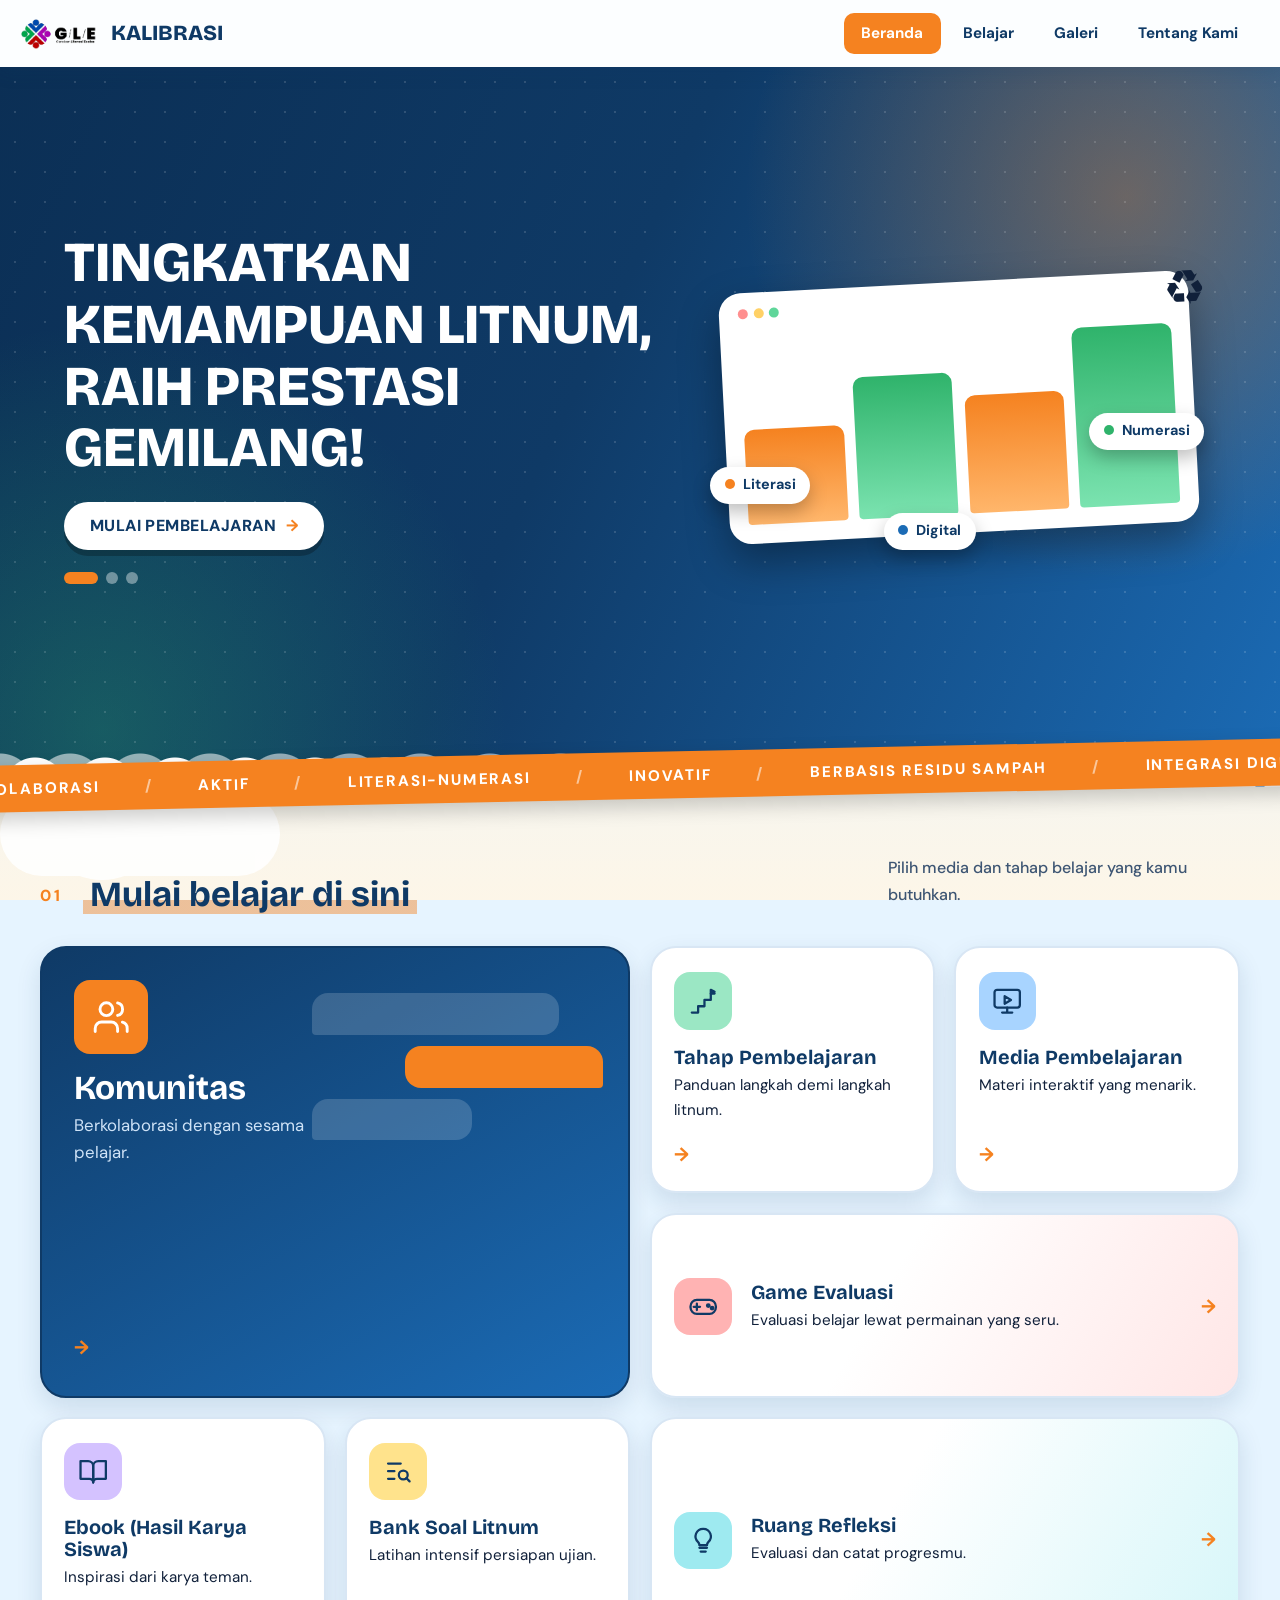
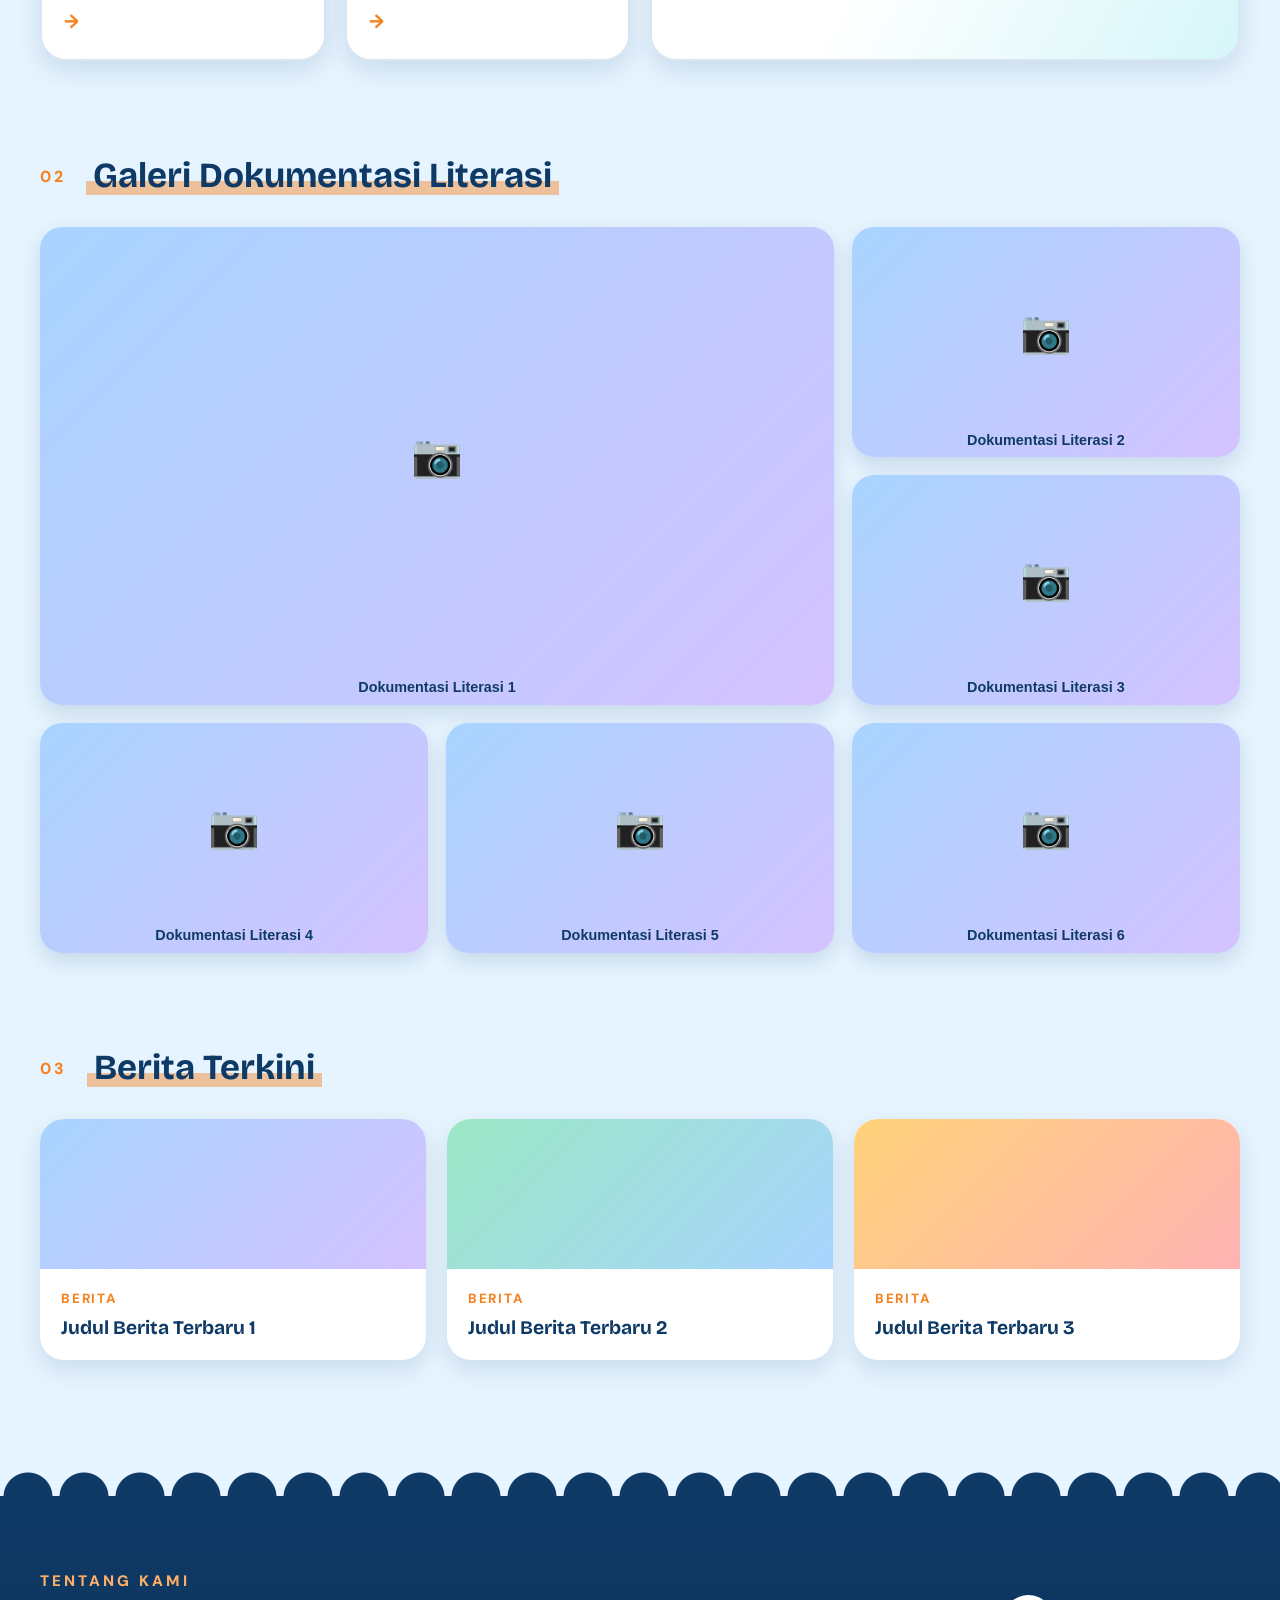
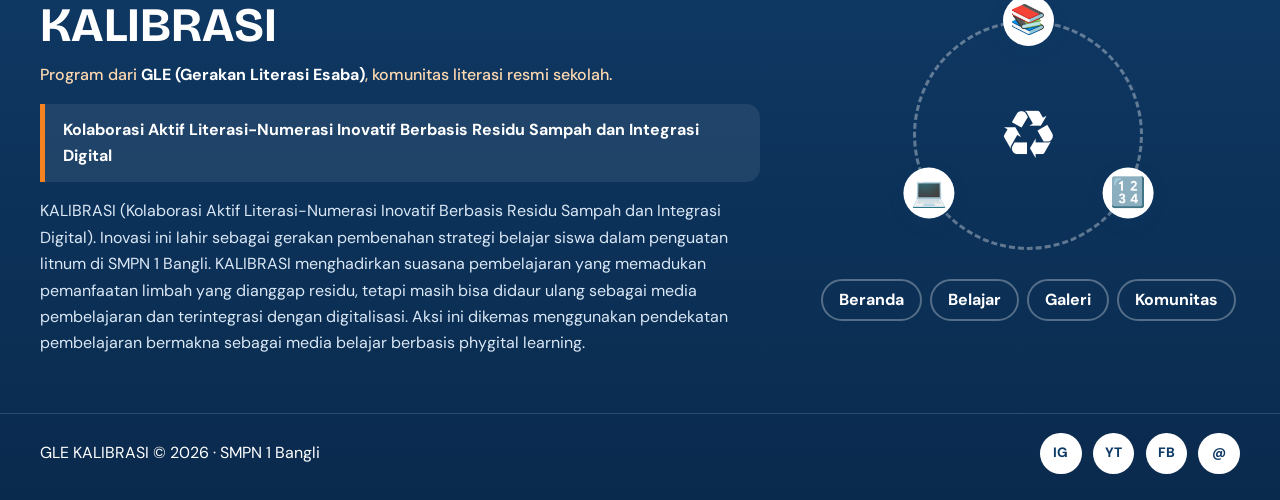
==== commit 10a47fb0: "Update index.html" ====
--- a/index.html
+++ b/index.html
@@ -20,7 +20,7 @@
   </div>
 
   <header class="top">
-    <a class="logo" href="#beranda"><img class="logo-img" src="logo.png" alt="Logo Komunitas Literasi" onerror="this.style.display='none'"><span>KALIBRASI</span></a>
+    <a class="logo" href="#beranda"><img class="logo-img" src="logo.png" alt="Logo GLE (Gerakan Literasi Esaba)" onerror="this.style.display='none'"><span>KALIBRASI</span></a>
     <nav>
       <a class="on" href="#beranda">Beranda</a>
       <a href="#menu">Belajar</a>
@@ -61,7 +61,7 @@
         <a class="card c1 big" href="komunitas.html" data-menu="komunitas"><div class="bub" aria-hidden="true"><b></b><b></b><b></b></div><span class="ic"><svg viewBox="0 0 24 24" aria-hidden="true"><path d="M16 21v-2a4 4 0 0 0-4-4H6a4 4 0 0 0-4 4v2"/><circle cx="9" cy="7" r="4"/><path d="M22 21v-2a4 4 0 0 0-3-3.9"/><path d="M16 3.1a4 4 0 0 1 0 7.8"/></svg></span><div><h3>Komunitas</h3><p>Berkolaborasi dengan sesama pelajar.</p></div><i class="arr">→</i></a>
         <a class="card c2" href="#" data-menu="tahap"><span class="ic"><svg viewBox="0 0 24 24" aria-hidden="true"><path d="M3 21h5v-5h5v-5h5V6h3"/><path d="M18 6V3l3 1.5L18 6"/></svg></span><div><h3>Tahap Pembelajaran</h3><p>Panduan langkah demi langkah litnum.</p></div><i class="arr">→</i></a>
         <a class="card c3" href="#" data-menu="media"><span class="ic"><svg viewBox="0 0 24 24" aria-hidden="true"><rect x="2" y="3" width="20" height="14" rx="2"/><path d="m10 8 5 3-5 3z"/><path d="M8 21h8M12 17v4"/></svg></span><div><h3>Media Pembelajaran</h3><p>Materi interaktif yang menarik.</p></div><i class="arr">→</i></a>
-        <a class="card c4 wide" href="#" data-menu="gim"><span class="ic"><svg viewBox="0 0 24 24" aria-hidden="true"><rect x="2" y="7" width="20" height="11" rx="5"/><path d="M7 10v5M4.5 12.5h5"/><circle cx="16" cy="11.5" r="1"/><circle cx="19" cy="13.5" r="1"/></svg></span><div><h3>Gim Digital</h3><p>Belajar sambil bermain yang seru.</p></div><i class="arr">→</i></a>
+        <a class="card c4 wide" href="#" data-menu="gim"><span class="ic"><svg viewBox="0 0 24 24" aria-hidden="true"><rect x="2" y="7" width="20" height="11" rx="5"/><path d="M7 10v5M4.5 12.5h5"/><circle cx="16" cy="11.5" r="1"/><circle cx="19" cy="13.5" r="1"/></svg></span><div><h3>Game Evaluasi</h3><p>Evaluasi belajar lewat permainan yang seru.</p></div><i class="arr">→</i></a>
         <a class="card c5" href="#" data-menu="ebook"><span class="ic"><svg viewBox="0 0 24 24" aria-hidden="true"><path d="M2 4h6a4 4 0 0 1 4 4v13a3 3 0 0 0-3-3H2z"/><path d="M22 4h-6a4 4 0 0 0-4 4v13a3 3 0 0 1 3-3h7z"/></svg></span><div><h3>Ebook (Hasil Karya Siswa)</h3><p>Inspirasi dari karya teman.</p></div><i class="arr">→</i></a>
         <a class="card c6" href="#" data-menu="banksoal"><span class="ic"><svg viewBox="0 0 24 24" aria-hidden="true"><path d="M4 6h10M4 12h5M4 18h5"/><circle cx="16" cy="15" r="3.5"/><path d="m21 20-2.6-2.6"/></svg></span><div><h3>Bank Soal Litnum</h3><p>Latihan intensif persiapan ujian.</p></div><i class="arr">→</i></a>
         <a class="card c7 wide" href="#" data-menu="refleksi"><span class="ic"><svg viewBox="0 0 24 24" aria-hidden="true"><path d="M9 18h6M10 21h4"/><path d="M12 3a6 6 0 0 0-4 10.5c.8.8 1 1.5 1 2.5h6c0-1 .2-1.7 1-2.5A6 6 0 0 0 12 3z"/></svg></span><div><h3>Ruang Refleksi</h3><p>Evaluasi dan catat progresmu.</p></div><i class="arr">→</i></a>
@@ -88,6 +88,7 @@
       <div class="fabout">
         <small>TENTANG KAMI</small>
         <h2>KALIBRASI</h2>
+        <p class="gle">Program dari <strong>GLE (Gerakan Literasi Esaba)</strong>, komunitas literasi resmi sekolah.</p>
         <p class="full">Kolaborasi Aktif Literasi-Numerasi Inovatif Berbasis Residu Sampah dan Integrasi Digital</p>
         <p>KALIBRASI (Kolaborasi Aktif Literasi-Numerasi Inovatif Berbasis Residu Sampah dan Integrasi Digital). Inovasi ini lahir sebagai gerakan pembenahan strategi belajar siswa dalam penguatan litnum di SMPN 1 Bangli. KALIBRASI menghadirkan suasana pembelajaran yang memadukan pemanfaatan limbah yang dianggap residu, tetapi masih bisa didaur ulang sebagai media pembelajaran dan terintegrasi dengan digitalisasi. Aksi ini dikemas menggunakan pendekatan pembelajaran bermakna sebagai media belajar berbasis phygital learning.</p>
       </div>
@@ -97,7 +98,7 @@
       </div>
     </div>
     <div class="fbot">
-      <p>LITNUM KALIBRASI &copy; 2026 &middot; SMPN 1 Bangli</p>
+      <p>GLE KALIBRASI &copy; 2026 &middot; SMPN 1 Bangli</p>
       <p class="soc"><a href="#" aria-label="Instagram">IG</a><a href="#" aria-label="YouTube">YT</a><a href="#" aria-label="Facebook">FB</a><a href="#" aria-label="Email">@</a></p>
     </div>
   </footer>
--- a/style.css
+++ b/style.css
@@ -195,9 +195,186 @@
 
 /* Logo komunitas literasi di samping tulisan KALIBRASI */
 .logo { display:flex; align-items:center; gap:.6rem; }
-.logo-img { height:4.5rem; width:auto; display:block; }
-@media (max-width:640px) { .logo-img { height:3.4rem; } }
+.logo-img { height:2.7rem; width:auto; display:block; }
+@media (max-width:640px) { .logo-img { height:2.2rem; } }
 
 /* Logo lebih ke kiri */
 .top { padding-left:clamp(.5rem,1.2vw,1rem); padding-right:clamp(.8rem,2vw,1.5rem); }
 .top .logo { gap:.5rem; }
+
+/* ===== v3: layout desktop lebih kaya ===== */
+:root { --wrap:1280px; }
+.top nav a { padding:.5rem 1.1rem; }
+.section { max-width:var(--wrap); padding-left:clamp(1rem,4vw,2.5rem); padding-right:clamp(1rem,4vw,2.5rem); }
+
+/* Hero */
+.hero { min-height:min(88vh,720px); display:flex; align-items:center; padding:clamp(3rem,7vw,6rem) clamp(1rem,5vw,4rem) clamp(6.5rem,10vw,9rem);
+  background:radial-gradient(circle at 88% 18%,rgba(245,130,32,.38),transparent 30%),radial-gradient(circle at 8% 92%,rgba(47,179,107,.3),transparent 30%),linear-gradient(115deg,#0b2f55 0%,var(--navy) 45%,var(--navy2) 100%); }
+.hero::before { content:""; position:absolute; inset:0; background-image:radial-gradient(rgba(255,255,255,.14) 1.5px,transparent 1.5px); background-size:30px 30px; }
+.hero-in { max-width:var(--wrap); width:100%; grid-template-columns:1.15fr 1fr; gap:3rem; }
+.hl { font-size:clamp(2.1rem,4.4vw,4.1rem); }
+.slides { min-height:clamp(9.5rem,16vw,13rem); }
+.art { width:min(100%,470px); }
+.bars { height:190px; }
+.chip::before { content:""; display:inline-block; width:10px; height:10px; border-radius:50%; background:var(--dot); margin-right:.5rem; }
+.ticker { position:relative; z-index:3; overflow:hidden; margin:-2.2rem -3vw 0; background:var(--orange); color:#fff; transform:rotate(-1.2deg); box-shadow:0 8px 20px rgba(0,0,0,.2); }
+.tk { display:flex; width:max-content; animation:marquee 38s linear infinite; }
+.tk span { padding:.85rem 1.4rem; font:800 .95rem "DM Sans",sans-serif; letter-spacing:.12em; text-transform:uppercase; white-space:nowrap; }
+.tk span::after { content:"/"; margin-left:2.8rem; opacity:.55; }
+@keyframes marquee { to { transform:translateX(-50%); } }
+
+/* Judul bagian */
+.sh { display:flex; align-items:flex-end; gap:1.2rem; flex-wrap:wrap; margin-bottom:2rem; }
+.sh small { font:800 1rem "DM Sans",sans-serif; letter-spacing:.2em; color:var(--orange); padding-bottom:.5rem; }
+.sh h2 { margin:0; }
+.sh p { margin:0 0 .4rem auto; max-width:32ch; color:#3d5573; font-weight:500; }
+#menu { padding-top:5rem; }
+
+/* Menu bento */
+.bento { display:grid; grid-template-columns:repeat(4,1fr); grid-auto-rows:minmax(185px,auto); gap:1.2rem; }
+.card { flex:none; min-width:0; display:flex; flex-direction:column; align-items:flex-start; text-align:left; padding:1.5rem 1.4rem 1.3rem; border-radius:26px; }
+.card::before { display:none; }
+.card > div { margin-top:1rem; } .card h3 { margin:0 0 .3rem; }
+.ic { display:grid; place-items:center; flex:none; width:3.6rem; height:3.6rem; border-radius:16px; background:var(--c); color:var(--navy); transition:transform .3s, background .3s, color .3s; }
+.ic svg { width:1.9rem; height:1.9rem; fill:none; stroke:currentColor; stroke-width:1.8; stroke-linecap:round; stroke-linejoin:round; }
+.card:hover .ic { background:var(--navy); color:#fff; transform:rotate(-6deg) scale(1.08); }
+.arr { margin-top:auto; padding-top:1rem; font-style:normal; font-weight:800; font-size:1.2rem; color:var(--orange); transition:transform .25s; }
+.card:hover .arr { transform:translateX(6px); }
+.card.big { grid-column:span 2; grid-row:span 2; overflow:hidden; background:linear-gradient(150deg,var(--navy),var(--navy2)); border-color:var(--navy); color:#fff; padding:2rem; }
+.card.big h3 { color:#fff; font-size:2.1rem; } .card.big p { color:#cfe3f7; font-size:1.05rem; max-width:20ch; }
+.card.big .ic { width:4.6rem; height:4.6rem; background:var(--orange); color:#fff; } .card.big .ic svg { width:2.4rem; height:2.4rem; }
+.card.big:hover .ic { background:#fff; color:var(--navy); }
+.bub { position:absolute; right:1.6rem; top:1.8rem; left:46%; display:grid; gap:.7rem; }
+.bub b { display:block; height:2.6rem; width:85%; border-radius:16px 16px 16px 4px; background:rgba(255,255,255,.17); animation:lompat 5s ease-in-out infinite; }
+.bub b:nth-child(2) { width:68%; margin-left:auto; border-radius:16px 16px 4px 16px; background:var(--orange); animation-delay:-1.5s; }
+.bub b:nth-child(3) { width:55%; animation-delay:-3s; }
+.card.wide { grid-column:span 2; flex-direction:row; align-items:center; gap:1.2rem; }
+.card.wide > div { margin:0; flex:1; } .card.wide .arr { margin:0; padding:0; }
+.c4.wide { background:linear-gradient(120deg,#fff 40%,#ffe6e6); } .c7.wide { background:linear-gradient(120deg,#fff 40%,#d6f6f9); }
+
+/* Galeri mosaik */
+.ggrid { grid-template-columns:repeat(3,1fr); grid-auto-rows:230px; gap:1.1rem; }
+.gt { aspect-ratio:auto; border-radius:22px; }
+.gt:first-child { grid-column:span 2; grid-row:span 2; }
+
+/* Berita */
+.news { display:grid; grid-template-columns:repeat(3,1fr); gap:1.3rem; }
+.nw { background:#fff; border-radius:24px; overflow:hidden; text-decoration:none; color:var(--ink); box-shadow:0 10px 24px rgba(15,58,102,.13); transition:transform .25s, box-shadow .25s; }
+.nw:hover { transform:translateY(-6px); box-shadow:0 18px 32px rgba(15,58,102,.22); }
+.nw .th { display:block; height:150px; background:linear-gradient(135deg,#a8d4ff,#d4c2ff); }
+.nw:nth-child(2) .th { background:linear-gradient(135deg,#9be7c4,#a8d4ff); } .nw:nth-child(3) .th { background:linear-gradient(135deg,#ffd27a,#ffb3b3); }
+.nw div { padding:1rem 1.3rem 1.4rem; } .nw small { font-weight:800; letter-spacing:.14em; color:var(--orange); } .nw h3 { color:var(--navy); font-size:1.2rem; margin-top:.3rem; }
+
+/* Footer = Tentang Kami */
+footer { position:relative; margin-top:5.5rem; background:linear-gradient(180deg,#0f3a66,#0a2a4d); text-align:left; padding:0; border-top:0; color:#fff; }
+footer::before { content:""; position:absolute; left:0; right:0; top:-24px; height:25px; background:radial-gradient(circle at 50% 100%,#0f3a66 0 24px,transparent 25px) 0 0/56px 25px repeat-x; }
+.fw { max-width:var(--wrap); margin:0 auto; padding:4.5rem clamp(1rem,4vw,2.5rem) 2.5rem; display:grid; grid-template-columns:1.7fr 1fr; gap:3.5rem; align-items:center; }
+.fabout small { font:800 .95rem "DM Sans",sans-serif; letter-spacing:.2em; color:#ffb066; }
+.fabout h2 { color:#fff; font-size:clamp(2rem,4vw,3rem); margin:.3rem 0 1rem; }
+.fabout p { color:#dbe8f6; margin:0 0 1rem; }
+footer .full { background:rgba(255,255,255,.08); border-left:5px solid var(--orange); border-radius:0 14px 14px 0; color:#fff; font-weight:700; }
+.fside { display:grid; justify-items:center; gap:1.8rem; }
+footer .orbit { border-color:rgba(255,255,255,.35); }
+.flinks { display:flex; flex-wrap:wrap; gap:.5rem; justify-content:center; }
+.flinks a { color:#fff; text-decoration:none; border:2px solid rgba(255,255,255,.3); border-radius:999px; padding:.35rem 1rem; font-weight:700; transition:background .2s; }
+.flinks a:hover { background:var(--orange); border-color:var(--orange); }
+.fbot { max-width:var(--wrap); margin:0 auto; padding:1.2rem clamp(1rem,4vw,2.5rem) 1.6rem; border-top:1px solid rgba(255,255,255,.15); display:flex; justify-content:space-between; align-items:center; gap:1rem; flex-wrap:wrap; }
+.fbot p { margin:0; } .fbot .soc { margin-top:0 !important; }
+
+@media (max-width:1000px) {
+  .bento { grid-template-columns:repeat(2,1fr); }
+  .card.big { grid-row:span 1; } .bub { display:none; } .card.big p { max-width:none; }
+}
+@media (max-width:860px) {
+  .hero { min-height:0; } .hero-in { grid-template-columns:1fr; gap:1.5rem; } .art { width:min(78%,330px); }
+  .news { grid-template-columns:1fr; } .fw { grid-template-columns:1fr; gap:2rem; }
+  .ggrid { grid-template-columns:repeat(2,1fr); grid-auto-rows:150px; } .gt:first-child { grid-row:span 1; }
+  .sh p { margin-left:0; }
+}
+@media (max-width:640px) {
+  .bars { height:110px; } .card.wide { flex-direction:row; } #menu { padding-top:3.5rem; }
+  .ticker { margin-top:-1.4rem; } .tk span { font-size:.8rem; padding:.7rem 1rem; }
+}
+@media (prefers-reduced-motion:reduce) { .tk { animation:none; } }
+
+.fabout .gle { color:#ffd9b0; font-weight:500; margin:-.4rem 0 1rem; }
+.fabout .gle strong { color:#fff; }
+
+/* ===== Komunitas v2 ===== */
+.khero { position:relative; overflow:hidden; color:#fff; padding:3.4rem clamp(1rem,5vw,4rem) 5.5rem;
+  background:radial-gradient(circle at 88% 20%,rgba(245,130,32,.35),transparent 30%),radial-gradient(circle at 6% 90%,rgba(47,179,107,.28),transparent 30%),linear-gradient(115deg,#0b2f55 0%,var(--navy) 45%,var(--navy2) 100%); }
+.khero::before { content:""; position:absolute; inset:0; background-image:radial-gradient(rgba(255,255,255,.14) 1.5px,transparent 1.5px); background-size:30px 30px; }
+.khero::after { content:""; position:absolute; left:0; right:0; bottom:-1px; height:48px; background:radial-gradient(circle at 50% 100%,#fff 0 30px,transparent 31px) 0 0/70px 48px repeat-x,radial-gradient(circle at 50% 100%,rgba(255,255,255,.55) 0 34px,transparent 35px) 35px 0/70px 48px repeat-x; }
+.khero-in { position:relative; z-index:1; max-width:1280px; margin:0 auto; }
+.khero small { font:800 .9rem "DM Sans",sans-serif; letter-spacing:.2em; color:#ffb066; }
+.khero h1 { font-size:clamp(2rem,5vw,3.4rem); color:#fff; margin:.3rem 0 .6rem; }
+.khero p { max-width:60ch; color:#d6e6f8; margin:0; font-size:1.05rem; }
+.kmain { max-width:1280px; margin:0 auto; padding:0 clamp(1rem,4vw,2rem) 3rem; position:relative; z-index:2; }
+
+.kbox h2 { color:var(--navy); font-size:1.7rem; margin-bottom:.4rem; }
+.gate { display:grid; grid-template-columns:1.2fr 1fr; gap:2rem; align-items:center; max-width:1000px; margin:2rem auto; }
+.gate .kbox { margin:0; }
+.gfeat h2 { color:var(--navy); font-size:1.7rem; margin-bottom:1.2rem; }
+.gf { display:flex; gap:1rem; background:#fff; border-radius:20px; padding:1rem 1.2rem; margin-bottom:1rem; box-shadow:0 8px 20px rgba(15,58,102,.12); }
+.gi { flex:none; width:3rem; height:3rem; border-radius:14px; background:var(--c); display:grid; place-items:center; color:var(--navy); }
+.gi svg { width:1.5rem; height:1.5rem; fill:none; stroke:currentColor; stroke-width:1.9; stroke-linecap:round; stroke-linejoin:round; }
+.gf strong { color:var(--navy); } .gf p { margin:.1rem 0 0; font-size:.95rem; }
+.gbtn { display:inline-flex; align-items:center; gap:.7rem; background:#fff; border:2px solid #cfd8e5; border-radius:999px; padding:.8rem 1.6rem; font:700 1.05rem "DM Sans",sans-serif; color:#1f2d44; cursor:pointer; box-shadow:0 6px 14px rgba(15,58,102,.15); transition:transform .15s, box-shadow .15s; }
+.gbtn:hover { transform:translateY(-2px); box-shadow:0 10px 20px rgba(15,58,102,.22); }
+.gg { font:800 1.35rem "DM Sans",sans-serif; background:conic-gradient(#ea4335 0 25%,#fbbc05 0 50%,#34a853 0 75%,#4285f4 0); -webkit-background-clip:text; background-clip:text; color:transparent; }
+.pprev { display:flex; align-items:center; justify-content:center; gap:.8rem; background:#f1f7fd; border-radius:16px; padding:.8rem; margin:.4rem 0 1rem; }
+
+.kgrid { display:grid; grid-template-columns:250px minmax(0,1fr) 290px; gap:1.5rem; align-items:start; margin-top:2.2rem; }
+.kside { display:grid; gap:1.2rem; position:sticky; top:5.2rem; }
+.kcard { background:#fff; border-radius:22px; padding:1.2rem; box-shadow:0 10px 24px rgba(15,58,102,.13); }
+.kcard h3 { color:var(--navy); font-size:1.1rem; margin-bottom:.8rem; }
+.mine { text-align:center; display:grid; justify-items:center; gap:.4rem; }
+.mine strong { color:var(--navy); font-size:1.15rem; }
+.av.big { width:4.4rem; height:4.4rem; font-size:1.8rem; } .av.sm { width:2rem; height:2rem; font-size:.85rem; }
+.mebtn { display:flex; gap:.4rem; margin-top:.5rem; }
+.mebtn button { border:2px solid #d8e6f4; background:#fff; color:var(--navy); border-radius:999px; padding:.3rem .8rem; font:700 .85rem "DM Sans",sans-serif; cursor:pointer; }
+.mebtn button:hover { background:#f1f7fd; }
+.kls { background:color-mix(in srgb,var(--c,#f58220) 16%,#fff); color:var(--c,#b4560a); border-radius:8px; padding:.05rem .5rem; font-size:.78rem; font-weight:800; margin-left:.4rem; }
+.topiklist { display:grid; gap:.3rem; }
+.tm { display:flex; align-items:center; gap:.6rem; border:0; background:none; border-radius:12px; padding:.55rem .7rem; font:700 .95rem "DM Sans",sans-serif; color:var(--ink); cursor:pointer; text-align:left; }
+.tm i { flex:none; width:10px; height:10px; border-radius:50%; } .tm span { flex:1; }
+.tm b { background:#eef4fb; color:var(--navy); border-radius:999px; padding:0 .55rem; font-size:.8rem; }
+.tm:hover { background:#f1f7fd; } .tm.on { background:var(--navy); color:#fff; } .tm.on b { background:rgba(255,255,255,.2); color:#fff; }
+
+.composer2 { background:#fff; border-radius:24px; padding:1.2rem; box-shadow:0 10px 24px rgba(15,58,102,.13); display:grid; gap:.8rem; }
+.cwrap { display:flex; gap:.8rem; align-items:flex-start; }
+.cwrap textarea { border:2px solid #e3edf7; border-radius:16px; resize:vertical; min-height:4.2rem; }
+.tchips { display:flex; gap:.4rem; flex-wrap:wrap; }
+.tchips button { border:2px solid var(--tc); color:var(--tc); background:#fff; border-radius:999px; padding:.25rem .8rem; font:700 .85rem "DM Sans",sans-serif; cursor:pointer; }
+.tchips button.on { background:var(--tc); color:#fff; }
+.crow { display:flex; justify-content:space-between; align-items:center; }
+.crow .cta { margin:0; border:0; cursor:pointer; background:var(--orange); color:#fff; padding:.6rem 1.5rem; box-shadow:0 4px 0 rgba(0,0,0,.2); }
+.toolbar { display:flex; gap:.8rem; align-items:center; flex-wrap:wrap; margin:1.2rem 0; }
+.toolbar input { flex:1; min-width:180px; border-radius:999px; padding:.6rem 1.1rem; }
+.seg { display:flex; background:#fff; border-radius:999px; padding:.25rem; box-shadow:0 4px 12px rgba(15,58,102,.12); }
+.seg button { border:0; background:none; border-radius:999px; padding:.4rem 1rem; font:700 .9rem "DM Sans",sans-serif; color:var(--navy); cursor:pointer; }
+.seg button.on { background:var(--navy); color:#fff; }
+
+#feed { display:flex; flex-direction:column; gap:1rem; }
+.kpost { background:#fff; border-radius:22px; border-left:6px solid var(--tc); padding:1.1rem 1.3rem; box-shadow:0 8px 22px rgba(15,58,102,.12); transition:box-shadow .25s; }
+.kpost:hover { box-shadow:0 14px 30px rgba(15,58,102,.2); }
+.kph { display:flex; gap:.8rem; align-items:center; }
+.kph .tp { background:color-mix(in srgb,var(--tc) 14%,#fff); color:var(--tc); }
+.kpost .pa .ib { display:inline-flex; align-items:center; gap:.4rem; border:0; background:#eef4fb; color:var(--navy); border-radius:999px; padding:.4rem .9rem; font:700 .88rem "DM Sans",sans-serif; cursor:pointer; transition:background .2s, color .2s; }
+.ib svg { width:1.05rem; height:1.05rem; fill:none; stroke:currentColor; stroke-width:2; stroke-linecap:round; stroke-linejoin:round; }
+.kpost .pa .ib:hover { background:#dbe9f7; }
+.kpost .pa .ib.like.on { background:#ffe0e6; color:#d6336c; } .ib.like.on svg { fill:currentColor; }
+.kpost .pa .ib.del:hover { background:#ffe0e0; color:#c0392b; }
+.rb { flex:1; } .rep .ib.x { padding:.2rem; color:#8a97aa; background:none; border:0; }
+.stat .sg { display:grid; grid-template-columns:repeat(3,1fr); gap:.4rem; text-align:center; }
+.sg b { display:block; font:800 1.7rem "Bricolage Grotesque",sans-serif; color:var(--orange); } .sg span { font-size:.75rem; color:#4a5d78; }
+.rules { margin:0; padding-left:1.2rem; display:grid; gap:.5rem; font-size:.92rem; }
+.klink { text-decoration:none; color:#fff; background:linear-gradient(135deg,var(--navy),var(--navy2)); display:grid; gap:.3rem; transition:transform .2s; }
+.klink:hover { transform:translateY(-3px); } .klink strong { font-size:1.1rem; } .klink span { color:#ffd9b0; }
+
+@media (max-width:1100px) { .kgrid { grid-template-columns:230px minmax(0,1fr); } .kgrid > .kside:last-child { grid-column:1 / -1; position:static; grid-template-columns:repeat(3,1fr); } }
+@media (max-width:860px) {
+  .gate { grid-template-columns:1fr; } .kgrid { grid-template-columns:1fr; }
+  .kside,.kgrid > .kside:last-child { position:static; grid-template-columns:1fr; }
+  .topiklist { display:flex; overflow-x:auto; padding-bottom:.3rem; } .tm { white-space:nowrap; }
+}
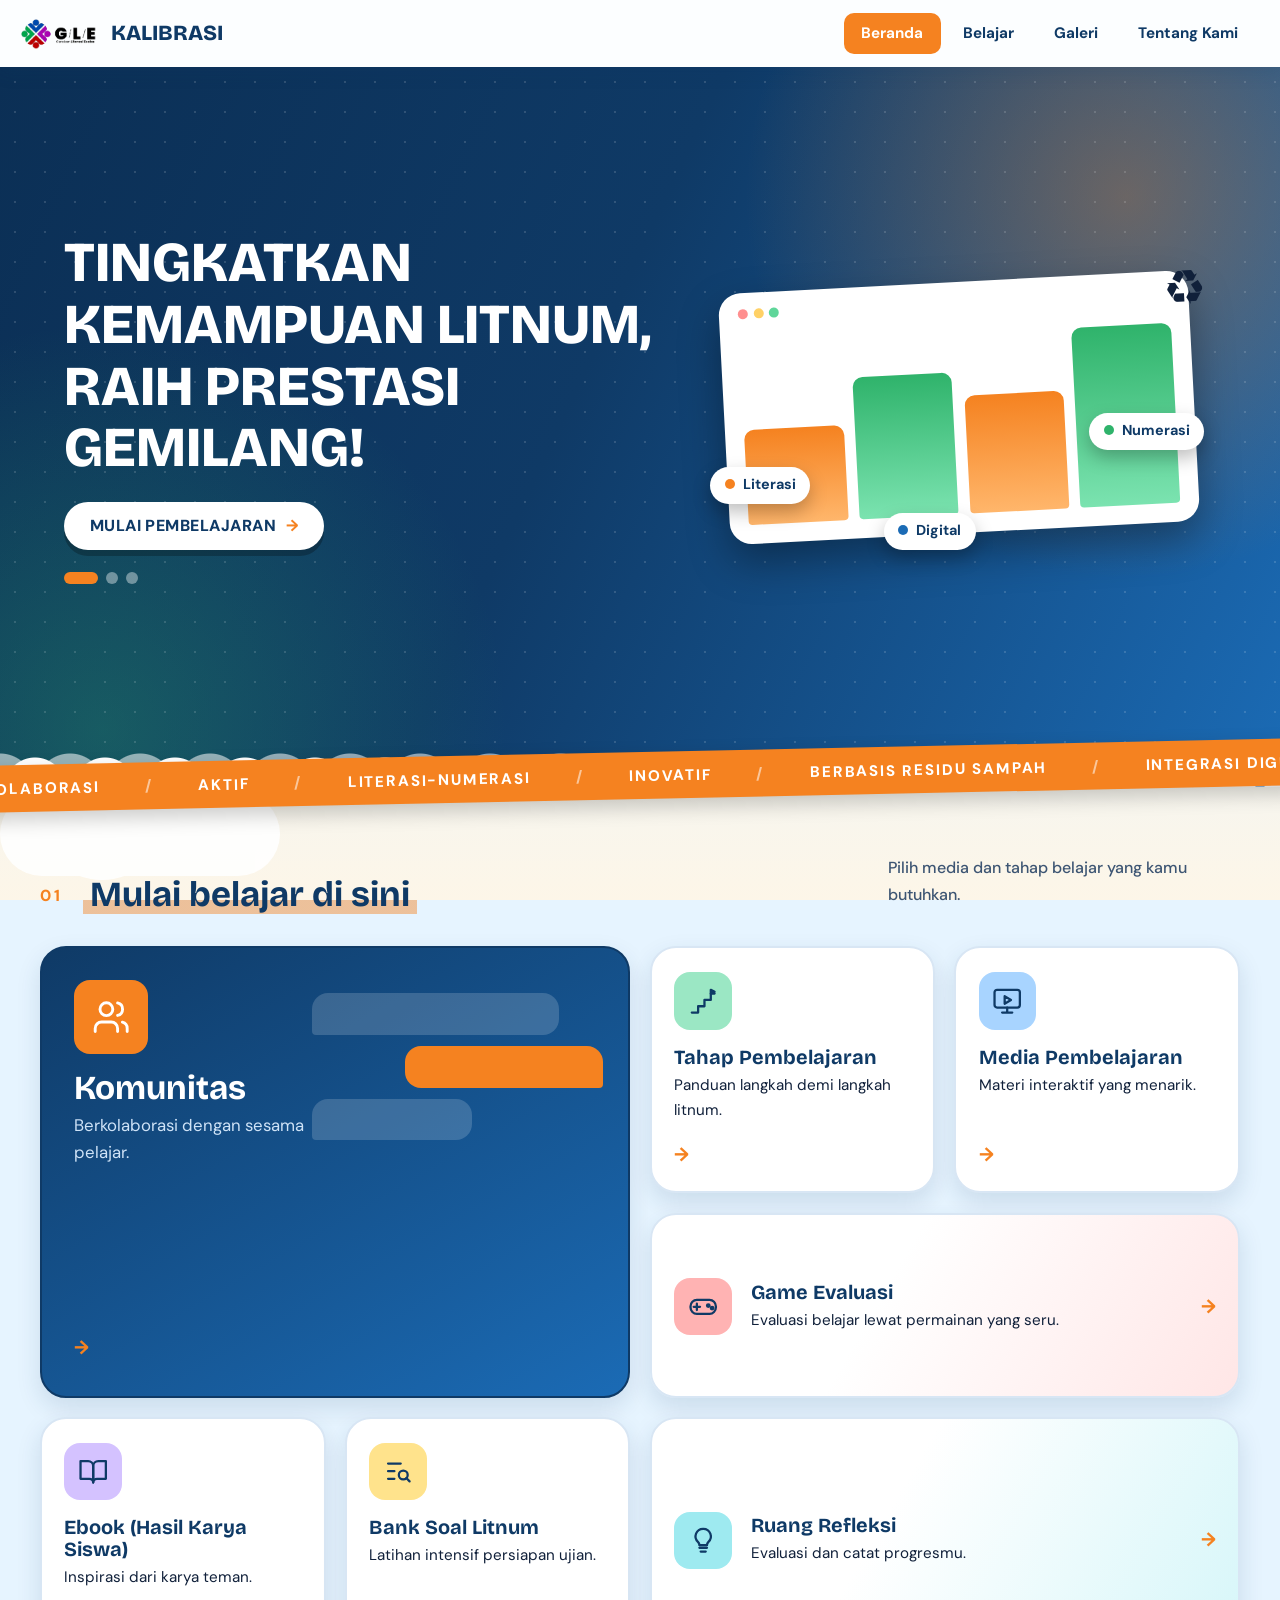
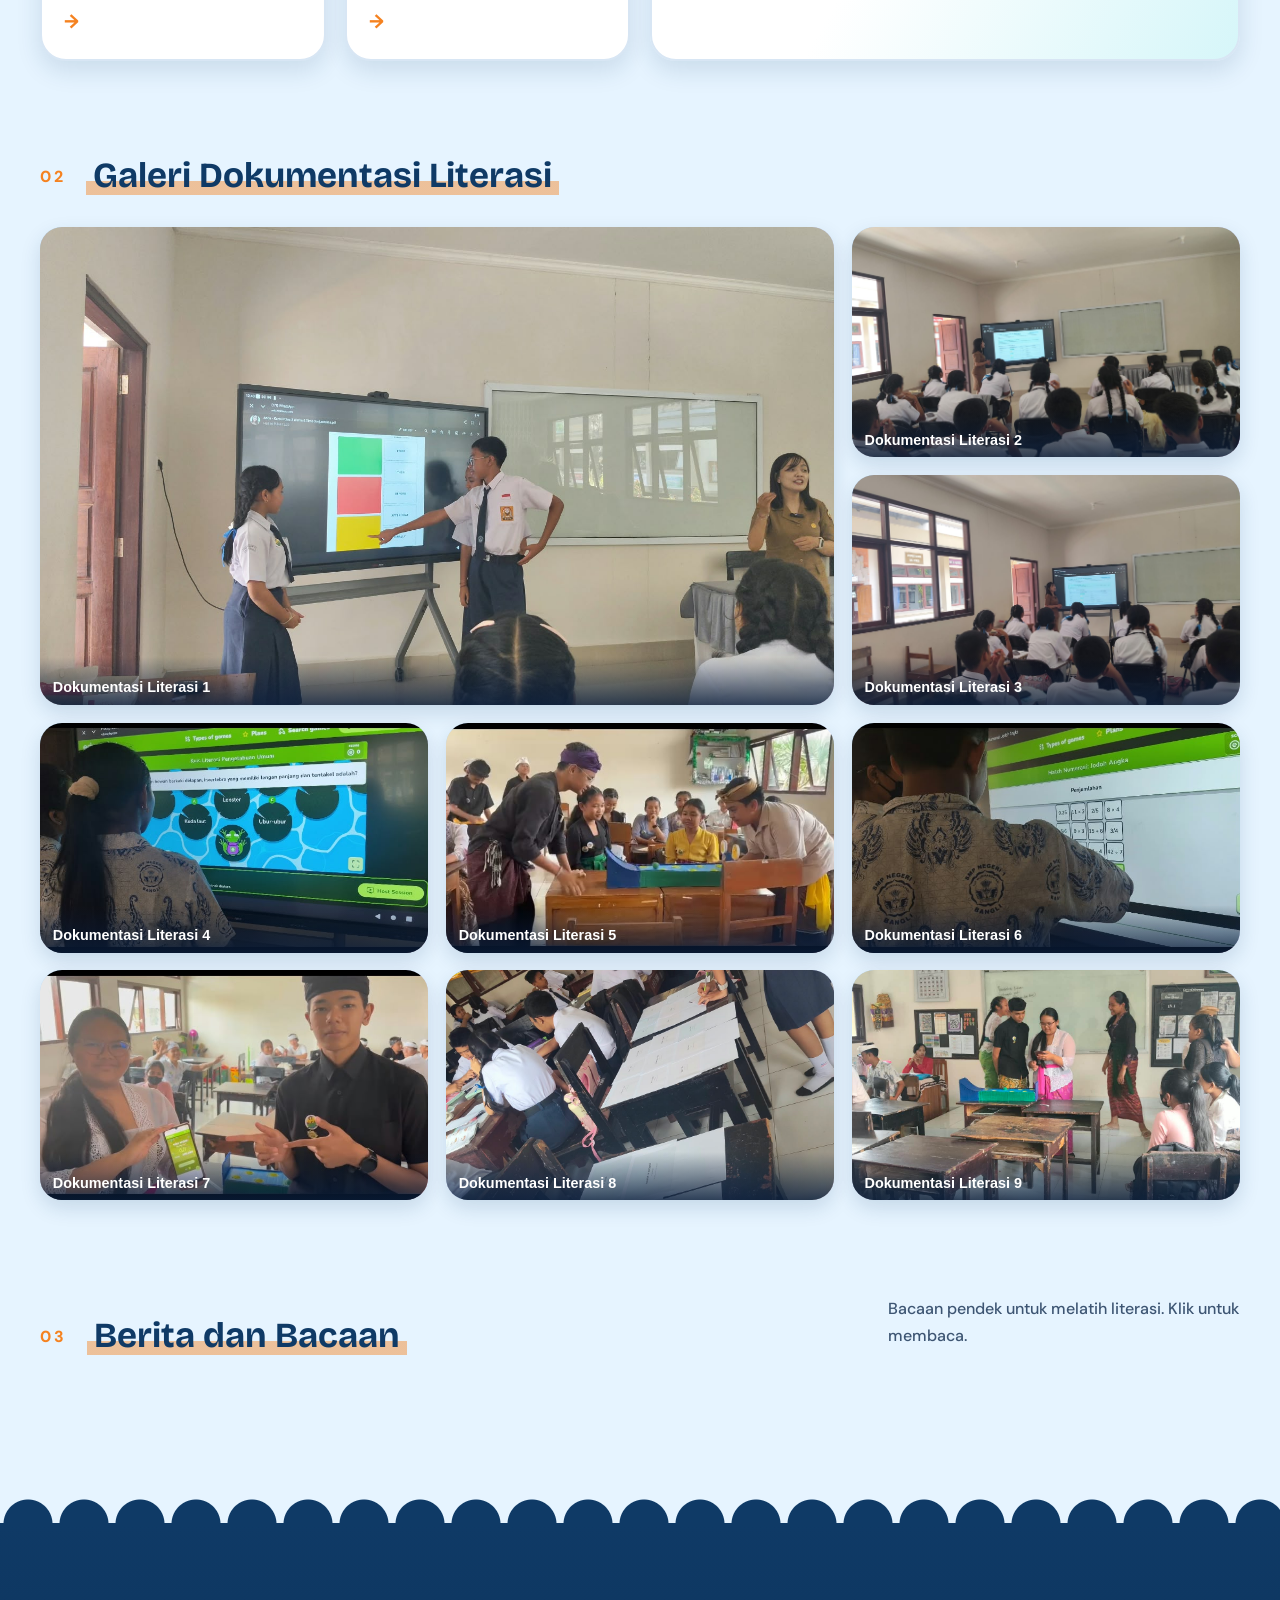
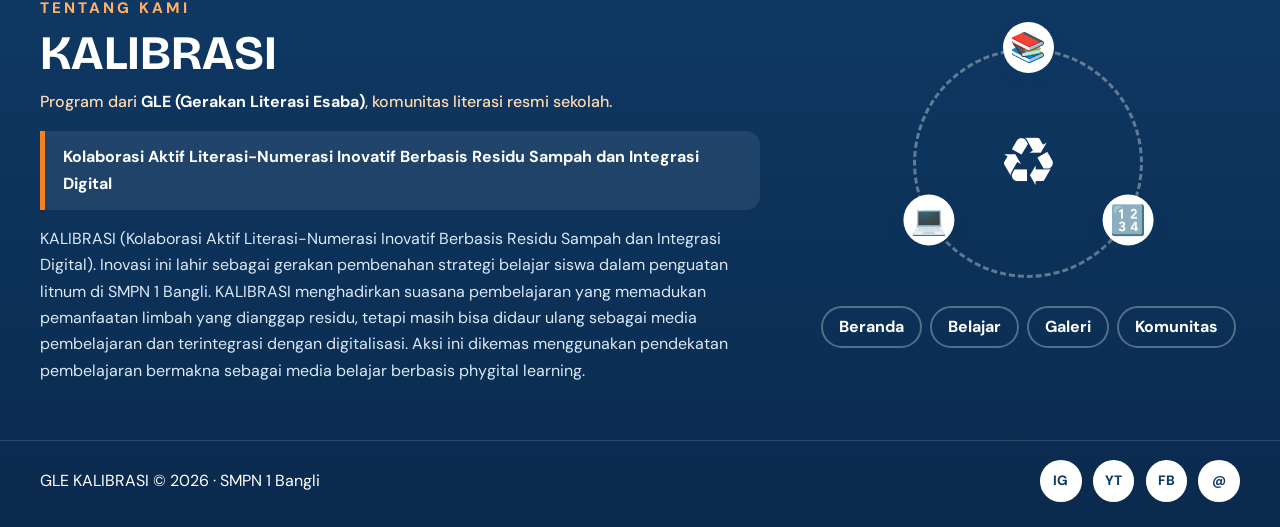
==== commit fc2277eb: "Update index.html" ====
--- a/index.html
+++ b/index.html
@@ -74,12 +74,8 @@
     </section>
 
     <section id="berita" class="section">
-      <div class="sh"><small>03</small><h2>Berita Terkini</h2></div>
-      <div class="news">
-        <a class="nw" href="#"><i class="th"></i><div><small>BERITA</small><h3>Judul Berita Terbaru 1</h3></div></a>
-        <a class="nw" href="#"><i class="th"></i><div><small>BERITA</small><h3>Judul Berita Terbaru 2</h3></div></a>
-        <a class="nw" href="#"><i class="th"></i><div><small>BERITA</small><h3>Judul Berita Terbaru 3</h3></div></a>
-      </div>
+      <div class="sh"><small>03</small><h2>Berita dan Bacaan</h2><p>Bacaan pendek untuk melatih literasi. Klik untuk membaca.</p></div>
+      <div class="news" id="news"></div>
     </section>
   </main>
 
@@ -106,6 +102,7 @@
   <dialog id="dlg" aria-labelledby="dt"><div class="dh"><h2 id="dt"></h2><button class="x" id="dx" aria-label="Tutup">&times;</button></div><div id="db"></div></dialog>
   <dialog id="lb" class="lbx"><button class="x" id="lbx" aria-label="Tutup">&times;</button><img id="lbi" alt=""><p id="lbc"></p><div class="lbn"><button id="lbp" aria-label="Sebelumnya">‹</button><button id="lbn" aria-label="Berikutnya">›</button></div></dialog>
   <script src="config.js?v=2"></script>
+  <script src="berita.js"></script>
   <script src="script.js"></script>
 </body>
 </html>
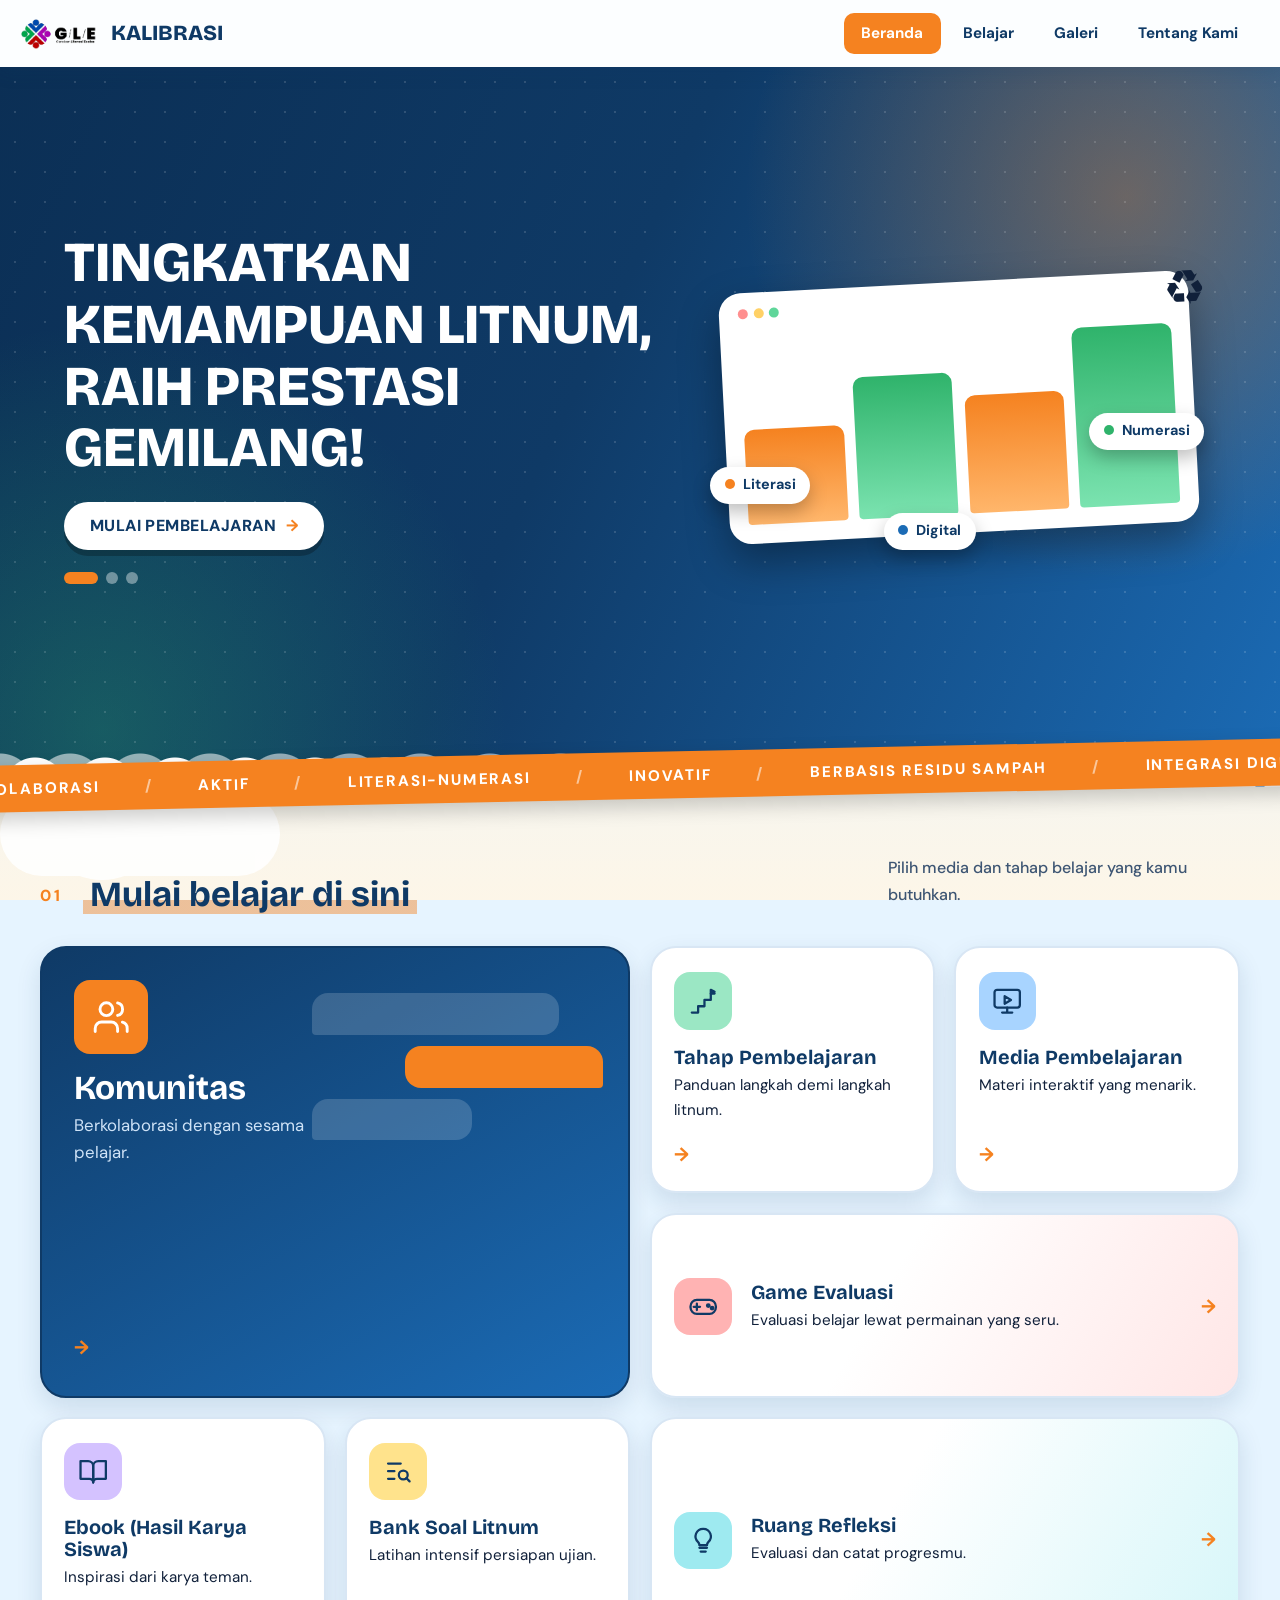
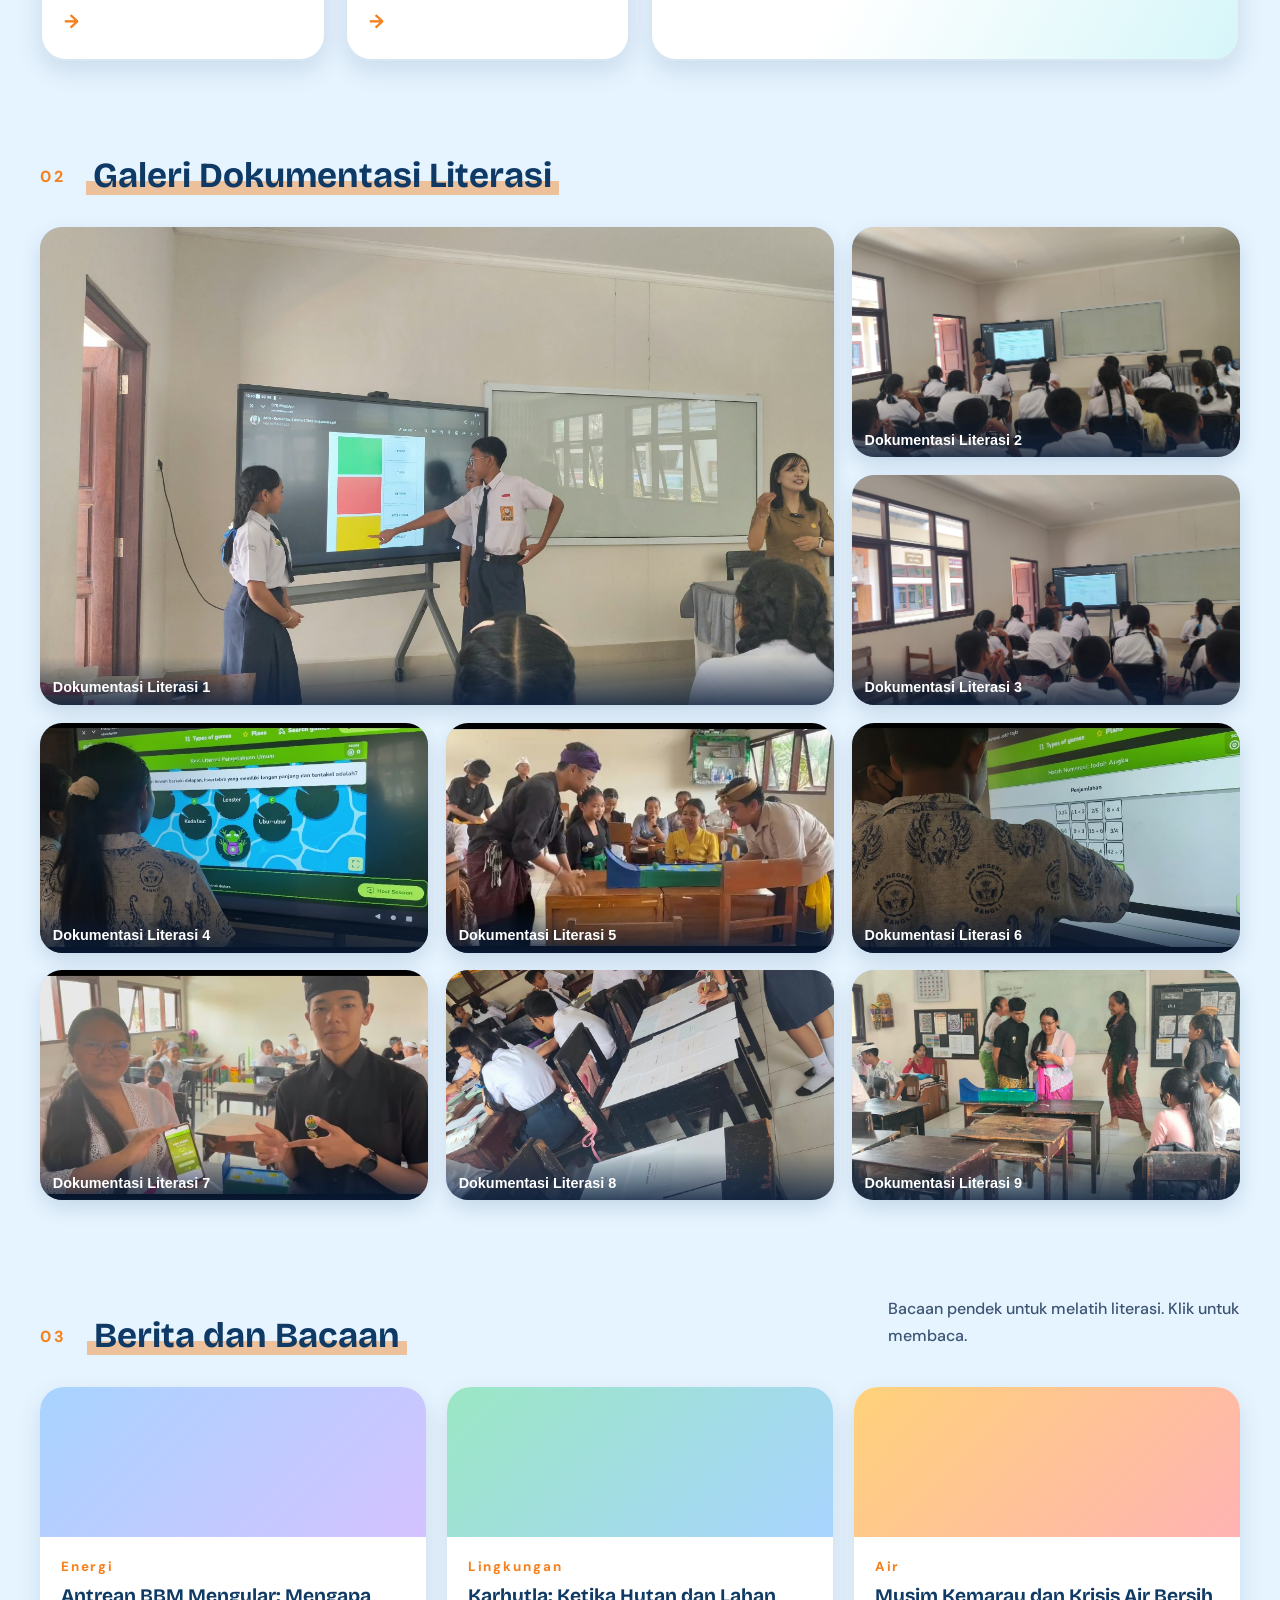
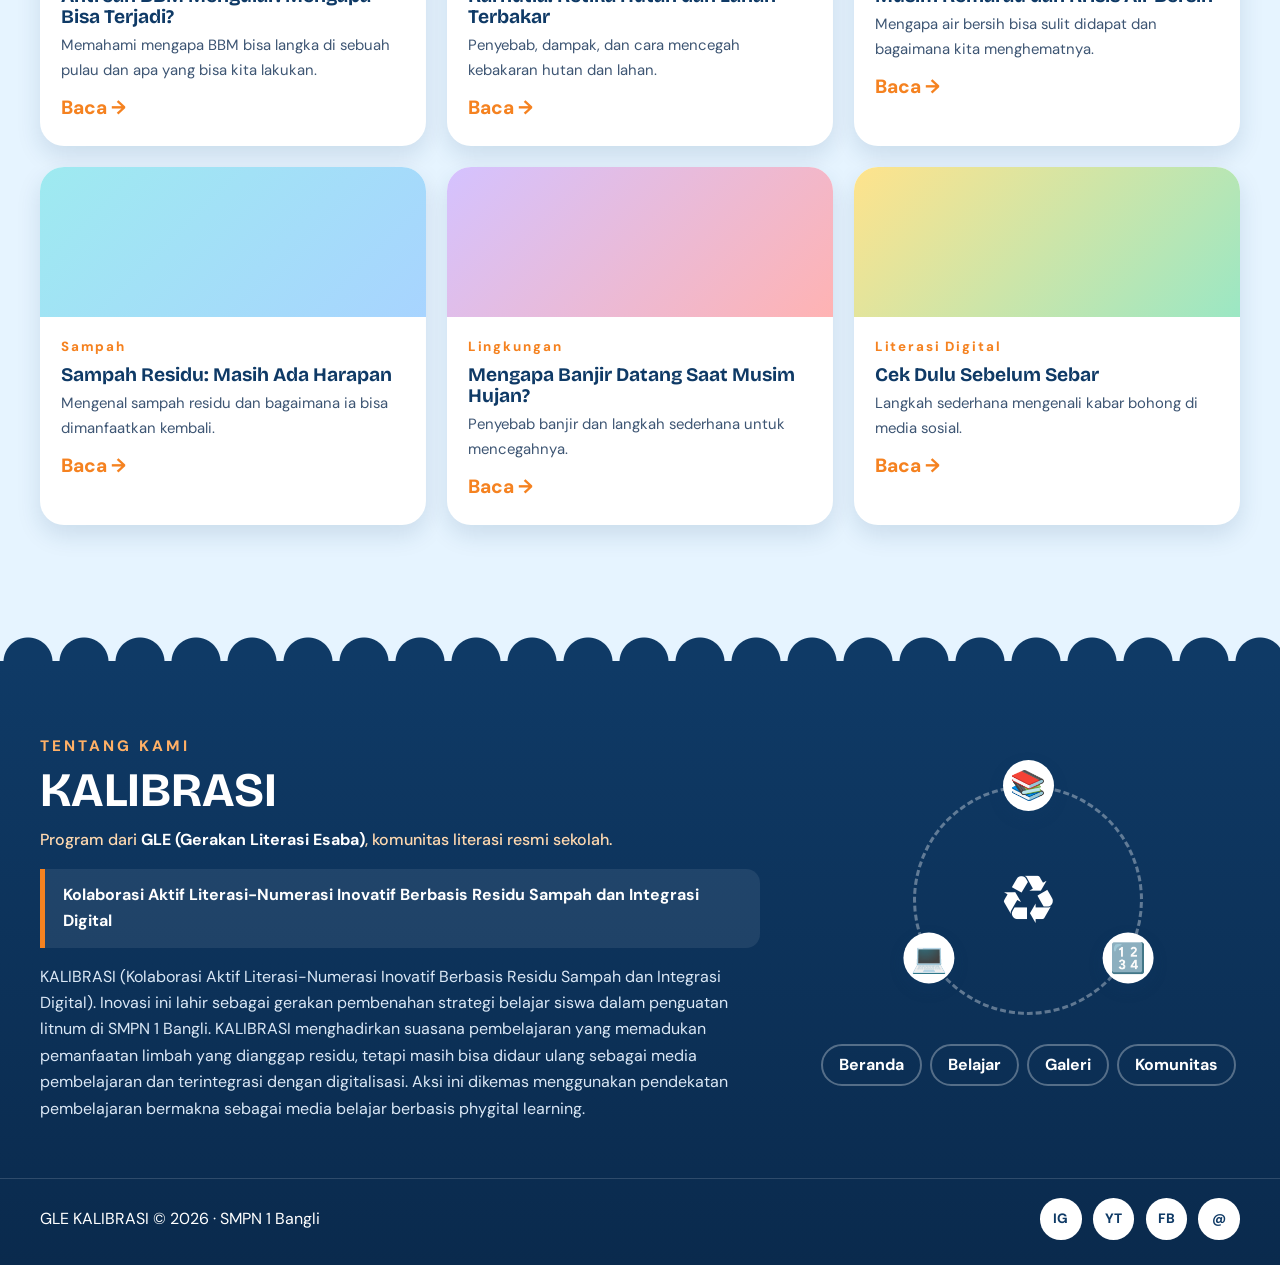
==== commit 26c48e22: "Update index.html" ====
--- a/index.html
+++ b/index.html
@@ -8,7 +8,7 @@
   <link rel="preconnect" href="https://fonts.googleapis.com">
   <link rel="preconnect" href="https://fonts.gstatic.com" crossorigin>
   <link href="https://fonts.googleapis.com/css2?family=Bricolage+Grotesque:wght@600;800&family=DM+Sans:wght@400;500;700&display=swap" rel="stylesheet">
-  <link rel="stylesheet" href="style.css">
+  <link rel="stylesheet" href="style.css?v=3">
 </head>
 <body>
   <div class="bar" id="bar"></div>
@@ -102,7 +102,7 @@
   <dialog id="dlg" aria-labelledby="dt"><div class="dh"><h2 id="dt"></h2><button class="x" id="dx" aria-label="Tutup">&times;</button></div><div id="db"></div></dialog>
   <dialog id="lb" class="lbx"><button class="x" id="lbx" aria-label="Tutup">&times;</button><img id="lbi" alt=""><p id="lbc"></p><div class="lbn"><button id="lbp" aria-label="Sebelumnya">‹</button><button id="lbn" aria-label="Berikutnya">›</button></div></dialog>
   <script src="config.js?v=2"></script>
-  <script src="berita.js"></script>
-  <script src="script.js"></script>
+  <script src="berita.js?v=3"></script>
+  <script src="script.js?v=3"></script>
 </body>
 </html>
--- a/style.css
+++ b/style.css
@@ -378,3 +378,15 @@
   .kside,.kgrid > .kside:last-child { position:static; grid-template-columns:1fr; }
   .topiklist { display:flex; overflow-x:auto; padding-bottom:.3rem; } .tm { white-space:nowrap; }
 }
+
+/* ===== Berita dan bacaan ===== */
+.nw .th { position:relative; }
+.nw .th img { position:absolute; inset:0; width:100%; height:100%; object-fit:cover; }
+.nw p { margin:.4rem 0 .6rem; font-size:.93rem; color:#3d5573; display:-webkit-box; -webkit-line-clamp:2; -webkit-box-orient:vertical; overflow:hidden; }
+.nw .arr { font-weight:800; color:var(--orange); transition:margin .2s; } .nw:hover .arr { margin-left:.4rem; }
+.nw:nth-child(4) .th { background:linear-gradient(135deg,#9eeaf0,#a8d4ff); } .nw:nth-child(5) .th { background:linear-gradient(135deg,#d4c2ff,#ffb3b3); } .nw:nth-child(6) .th { background:linear-gradient(135deg,#ffe38c,#9be7c4); }
+.bacaan img { width:100%; max-height:280px; object-fit:cover; border-radius:16px; margin-bottom:1rem; }
+.bacaan small { font-weight:800; letter-spacing:.14em; text-transform:uppercase; color:var(--orange); }
+.bacaan p { margin:.5rem 0 1rem; line-height:1.8; }
+.bacaan h4 { color:var(--navy); font-size:1.15rem; margin:1.4rem 0 .6rem; }
+.bacaan ol { margin:0; padding:1rem 1rem 1rem 2.4rem; background:#f1f7fd; border-radius:14px; display:grid; gap:.5rem; }
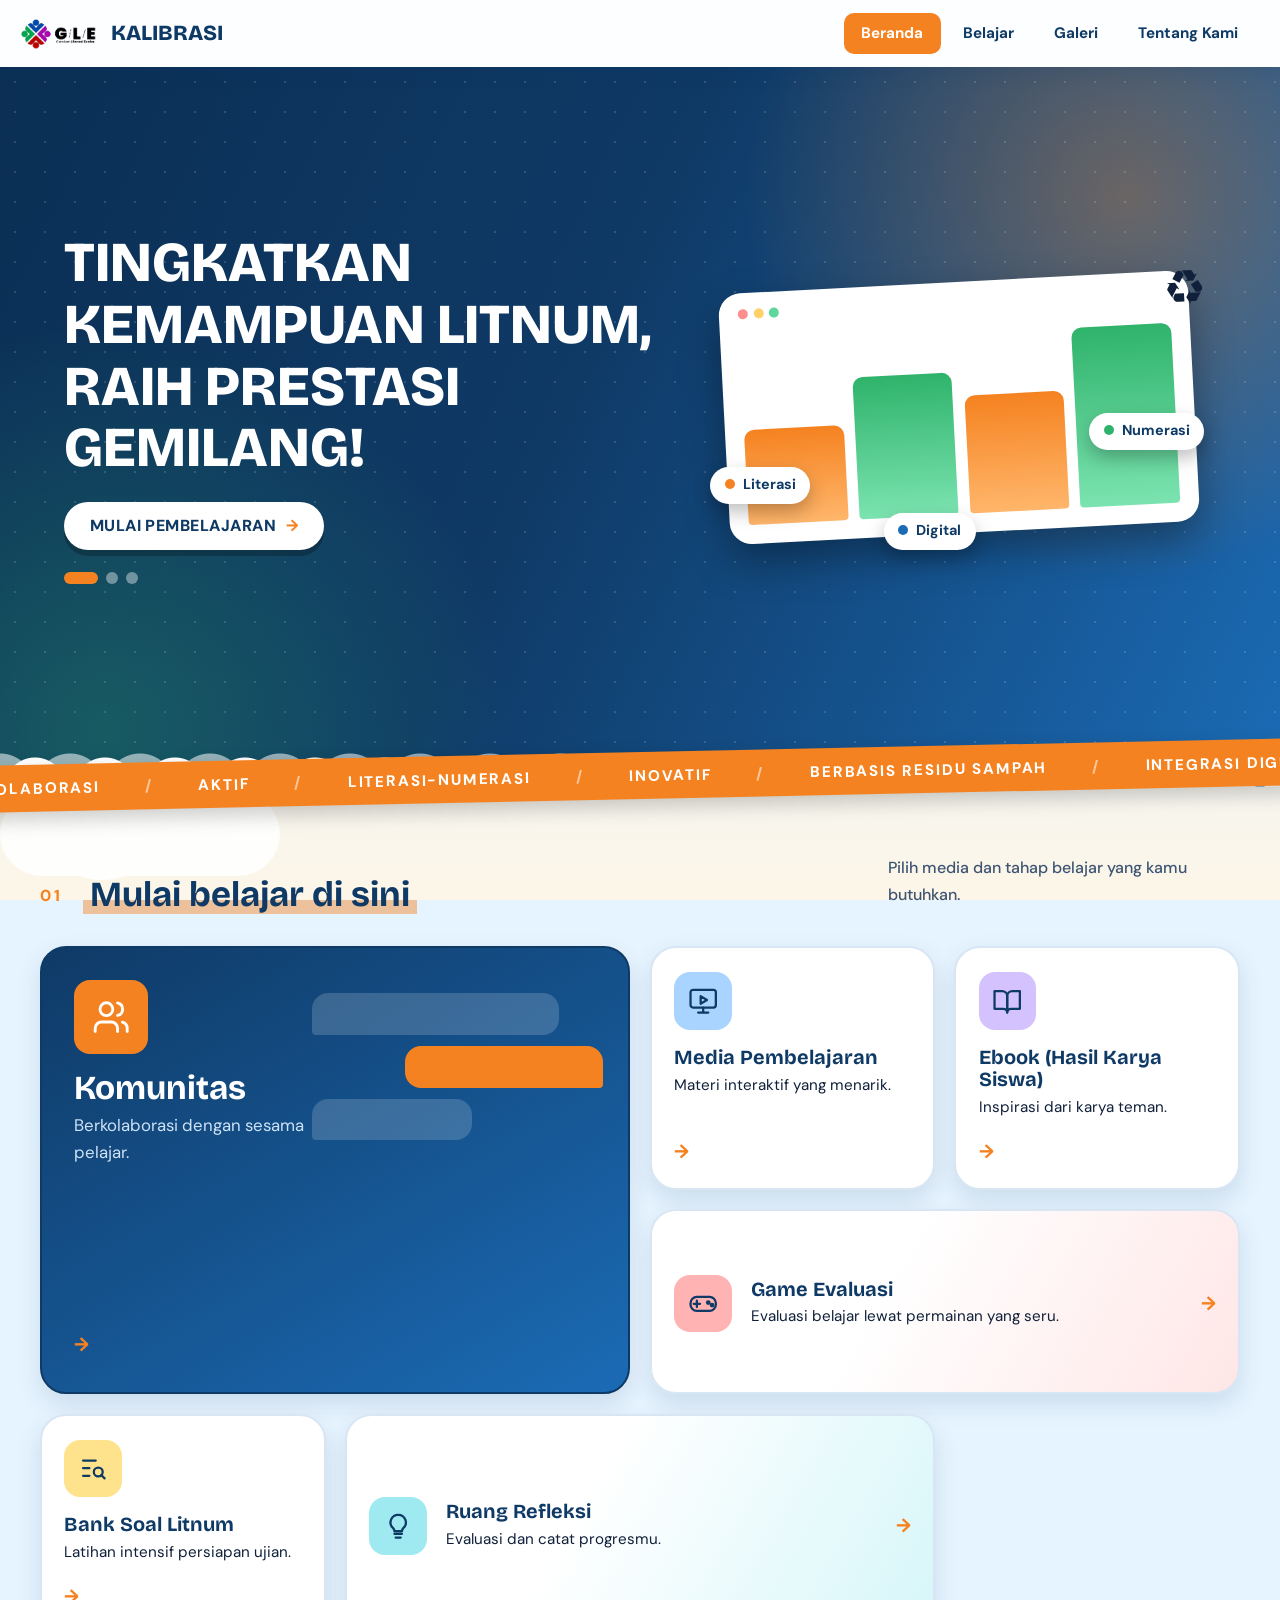
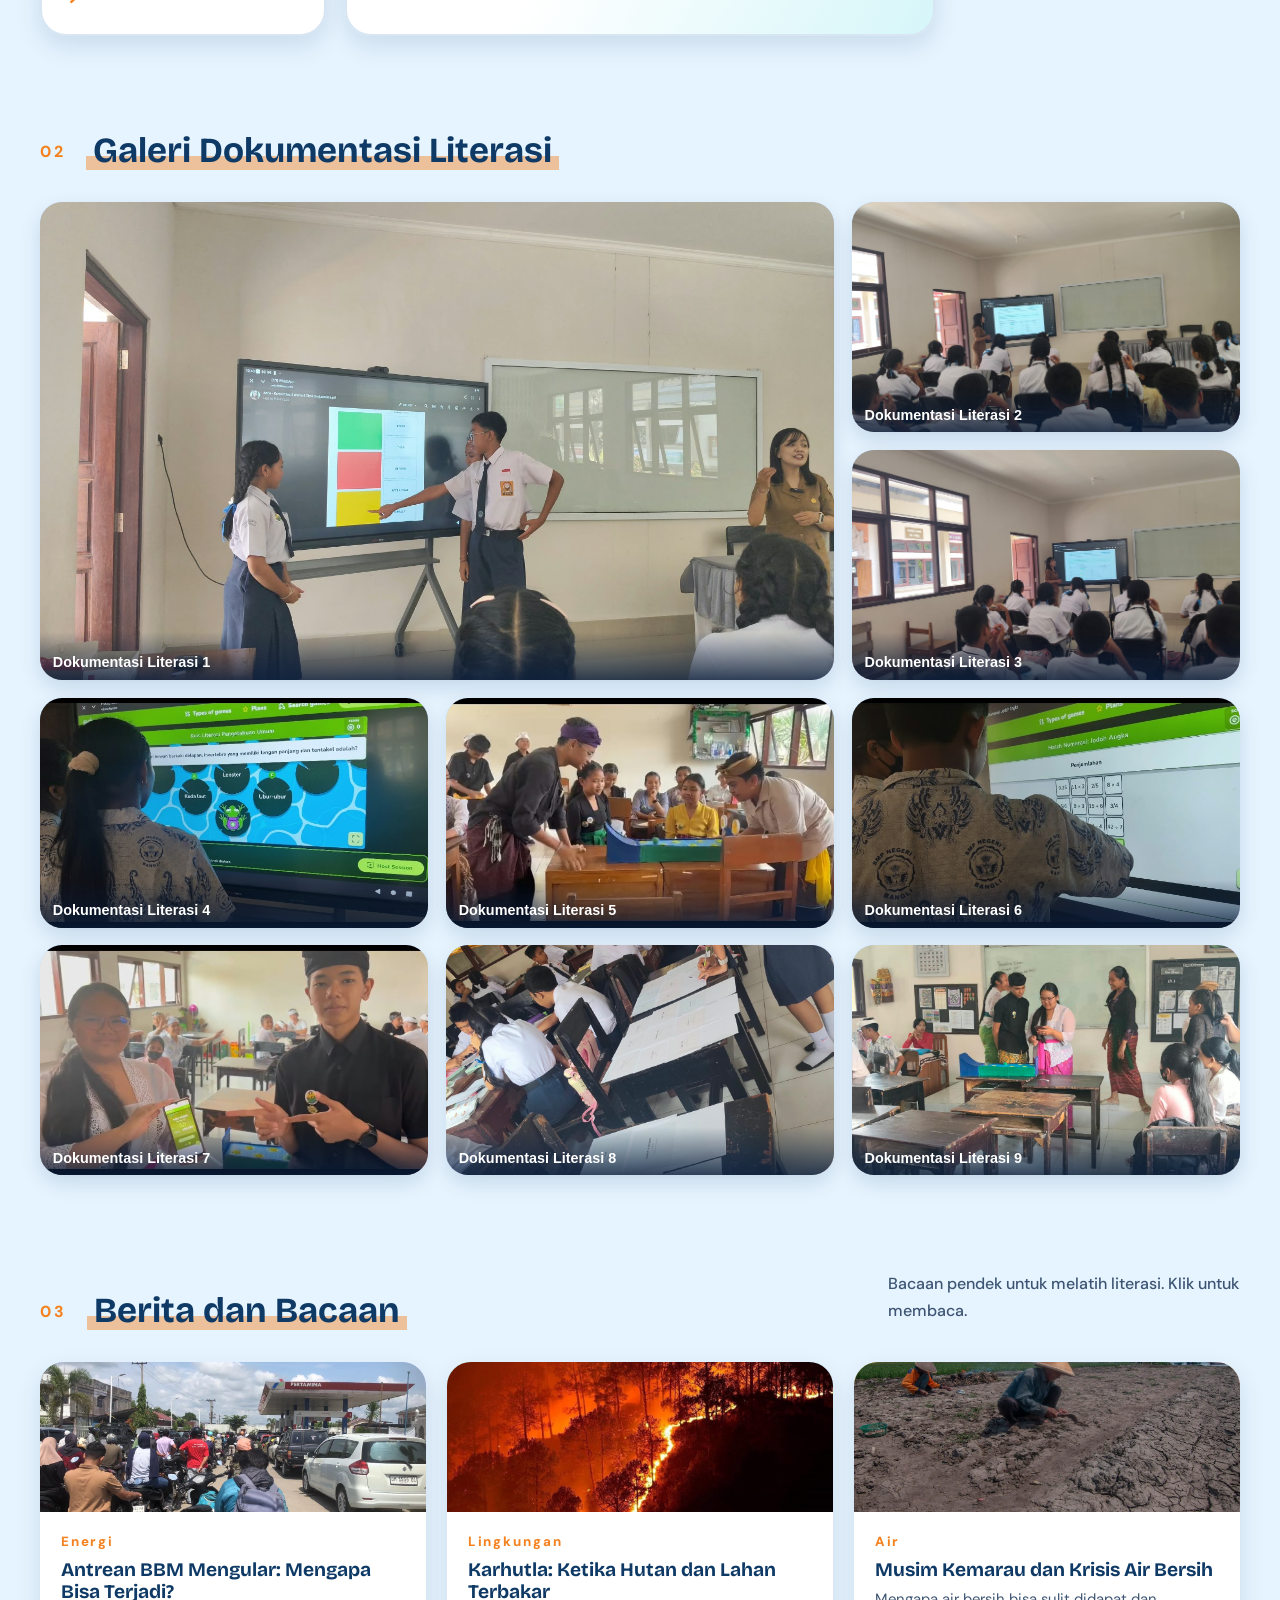
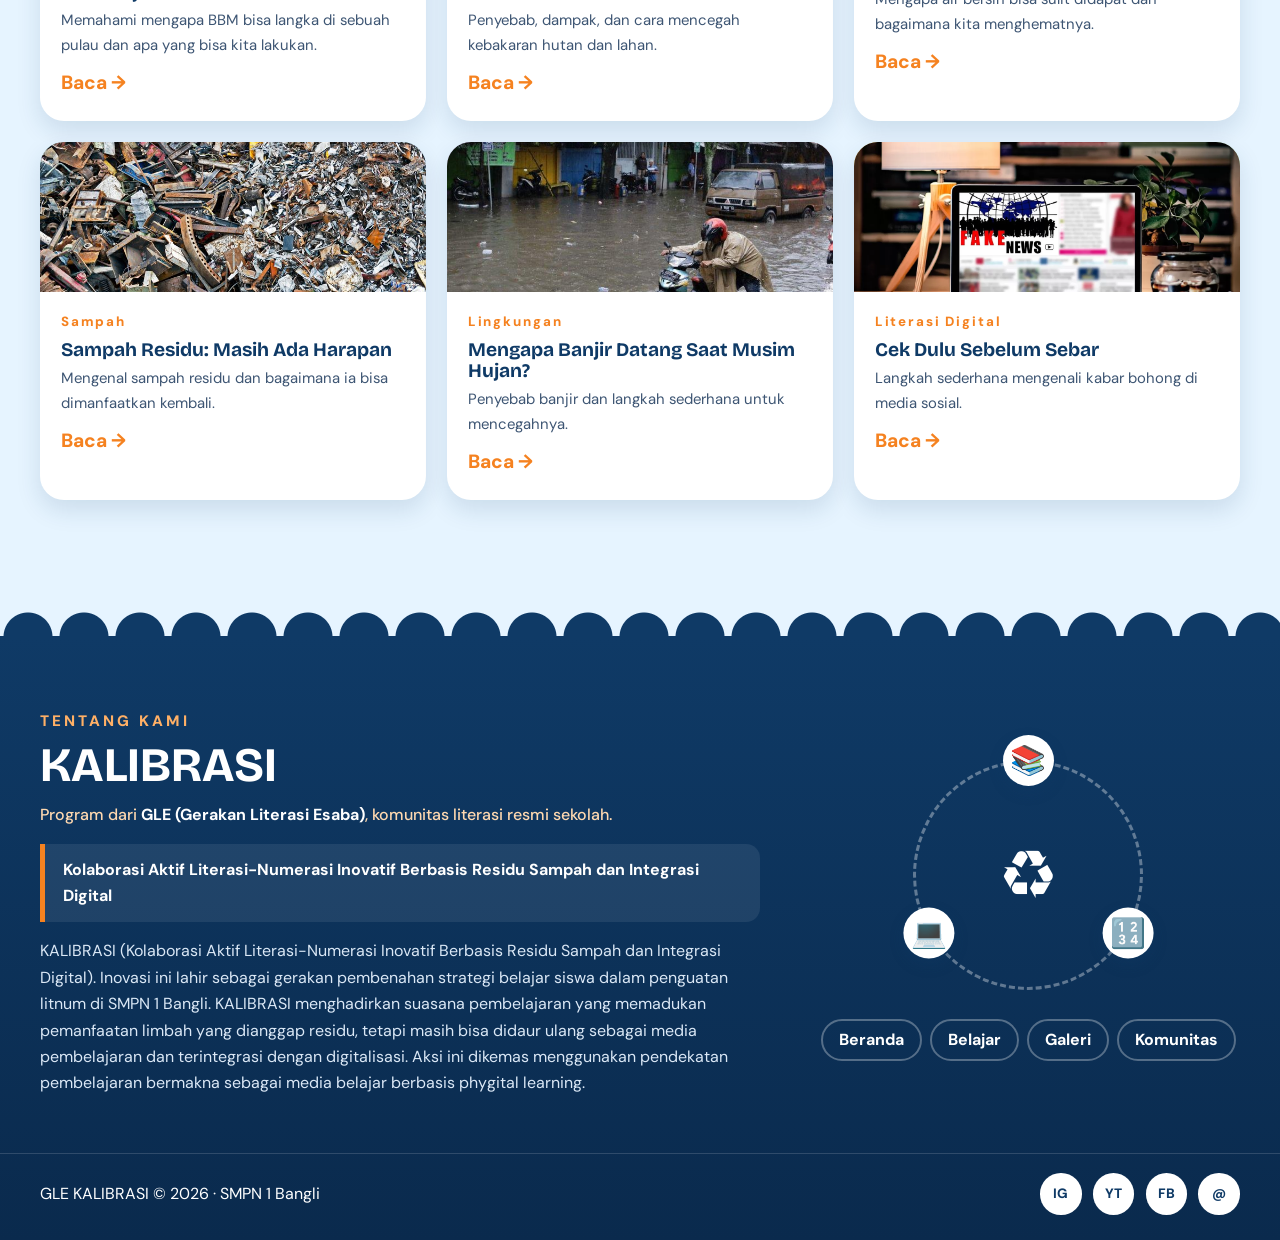
==== commit f09394d7: "Update index.html" ====
--- a/index.html
+++ b/index.html
@@ -59,10 +59,9 @@
       <!-- Link tiap menu diatur di config.js -->
       <div class="bento">
         <a class="card c1 big" href="komunitas.html" data-menu="komunitas"><div class="bub" aria-hidden="true"><b></b><b></b><b></b></div><span class="ic"><svg viewBox="0 0 24 24" aria-hidden="true"><path d="M16 21v-2a4 4 0 0 0-4-4H6a4 4 0 0 0-4 4v2"/><circle cx="9" cy="7" r="4"/><path d="M22 21v-2a4 4 0 0 0-3-3.9"/><path d="M16 3.1a4 4 0 0 1 0 7.8"/></svg></span><div><h3>Komunitas</h3><p>Berkolaborasi dengan sesama pelajar.</p></div><i class="arr">→</i></a>
-        <a class="card c2" href="#" data-menu="tahap"><span class="ic"><svg viewBox="0 0 24 24" aria-hidden="true"><path d="M3 21h5v-5h5v-5h5V6h3"/><path d="M18 6V3l3 1.5L18 6"/></svg></span><div><h3>Tahap Pembelajaran</h3><p>Panduan langkah demi langkah litnum.</p></div><i class="arr">→</i></a>
         <a class="card c3" href="#" data-menu="media"><span class="ic"><svg viewBox="0 0 24 24" aria-hidden="true"><rect x="2" y="3" width="20" height="14" rx="2"/><path d="m10 8 5 3-5 3z"/><path d="M8 21h8M12 17v4"/></svg></span><div><h3>Media Pembelajaran</h3><p>Materi interaktif yang menarik.</p></div><i class="arr">→</i></a>
+        <a class="card c5" href="#" data-menu="ebook"><span class="ic"><svg viewBox="0 0 24 24" aria-hidden="true"><path d="M2 4h6a4 4 0 0 1 4 4v13a3 3 0 0 0-3-3H2z"/><path d="M22 4h-6a4 4 0 0 0-4 4v13a3 3 0 0 1 3-3h7z"/></svg></span><div><h3>Ebook (Hasil Karya Siswa)</h3><p>Inspirasi dari karya teman.</p></div><i class="arr">→</i></a>
         <a class="card c4 wide" href="#" data-menu="gim"><span class="ic"><svg viewBox="0 0 24 24" aria-hidden="true"><rect x="2" y="7" width="20" height="11" rx="5"/><path d="M7 10v5M4.5 12.5h5"/><circle cx="16" cy="11.5" r="1"/><circle cx="19" cy="13.5" r="1"/></svg></span><div><h3>Game Evaluasi</h3><p>Evaluasi belajar lewat permainan yang seru.</p></div><i class="arr">→</i></a>
-        <a class="card c5" href="#" data-menu="ebook"><span class="ic"><svg viewBox="0 0 24 24" aria-hidden="true"><path d="M2 4h6a4 4 0 0 1 4 4v13a3 3 0 0 0-3-3H2z"/><path d="M22 4h-6a4 4 0 0 0-4 4v13a3 3 0 0 1 3-3h7z"/></svg></span><div><h3>Ebook (Hasil Karya Siswa)</h3><p>Inspirasi dari karya teman.</p></div><i class="arr">→</i></a>
         <a class="card c6" href="#" data-menu="banksoal"><span class="ic"><svg viewBox="0 0 24 24" aria-hidden="true"><path d="M4 6h10M4 12h5M4 18h5"/><circle cx="16" cy="15" r="3.5"/><path d="m21 20-2.6-2.6"/></svg></span><div><h3>Bank Soal Litnum</h3><p>Latihan intensif persiapan ujian.</p></div><i class="arr">→</i></a>
         <a class="card c7 wide" href="#" data-menu="refleksi"><span class="ic"><svg viewBox="0 0 24 24" aria-hidden="true"><path d="M9 18h6M10 21h4"/><path d="M12 3a6 6 0 0 0-4 10.5c.8.8 1 1.5 1 2.5h6c0-1 .2-1.7 1-2.5A6 6 0 0 0 12 3z"/></svg></span><div><h3>Ruang Refleksi</h3><p>Evaluasi dan catat progresmu.</p></div><i class="arr">→</i></a>
       </div>
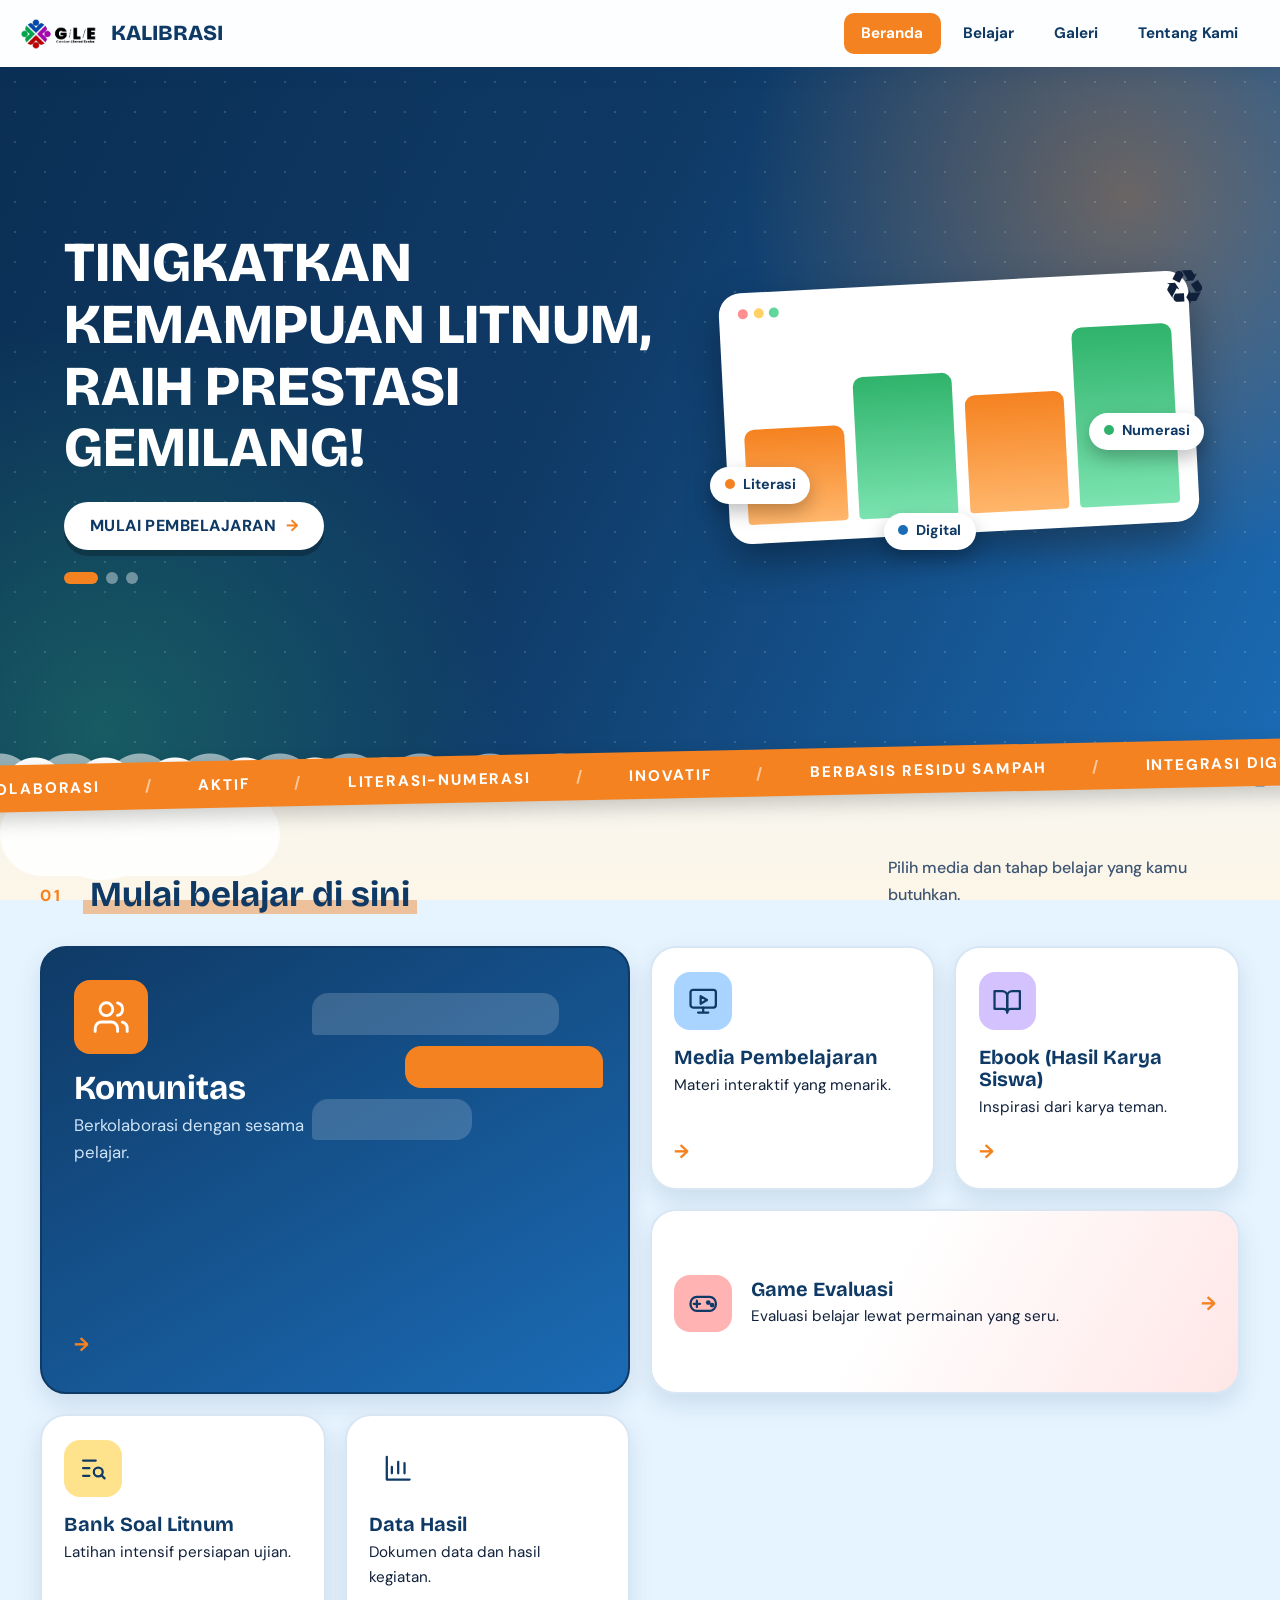
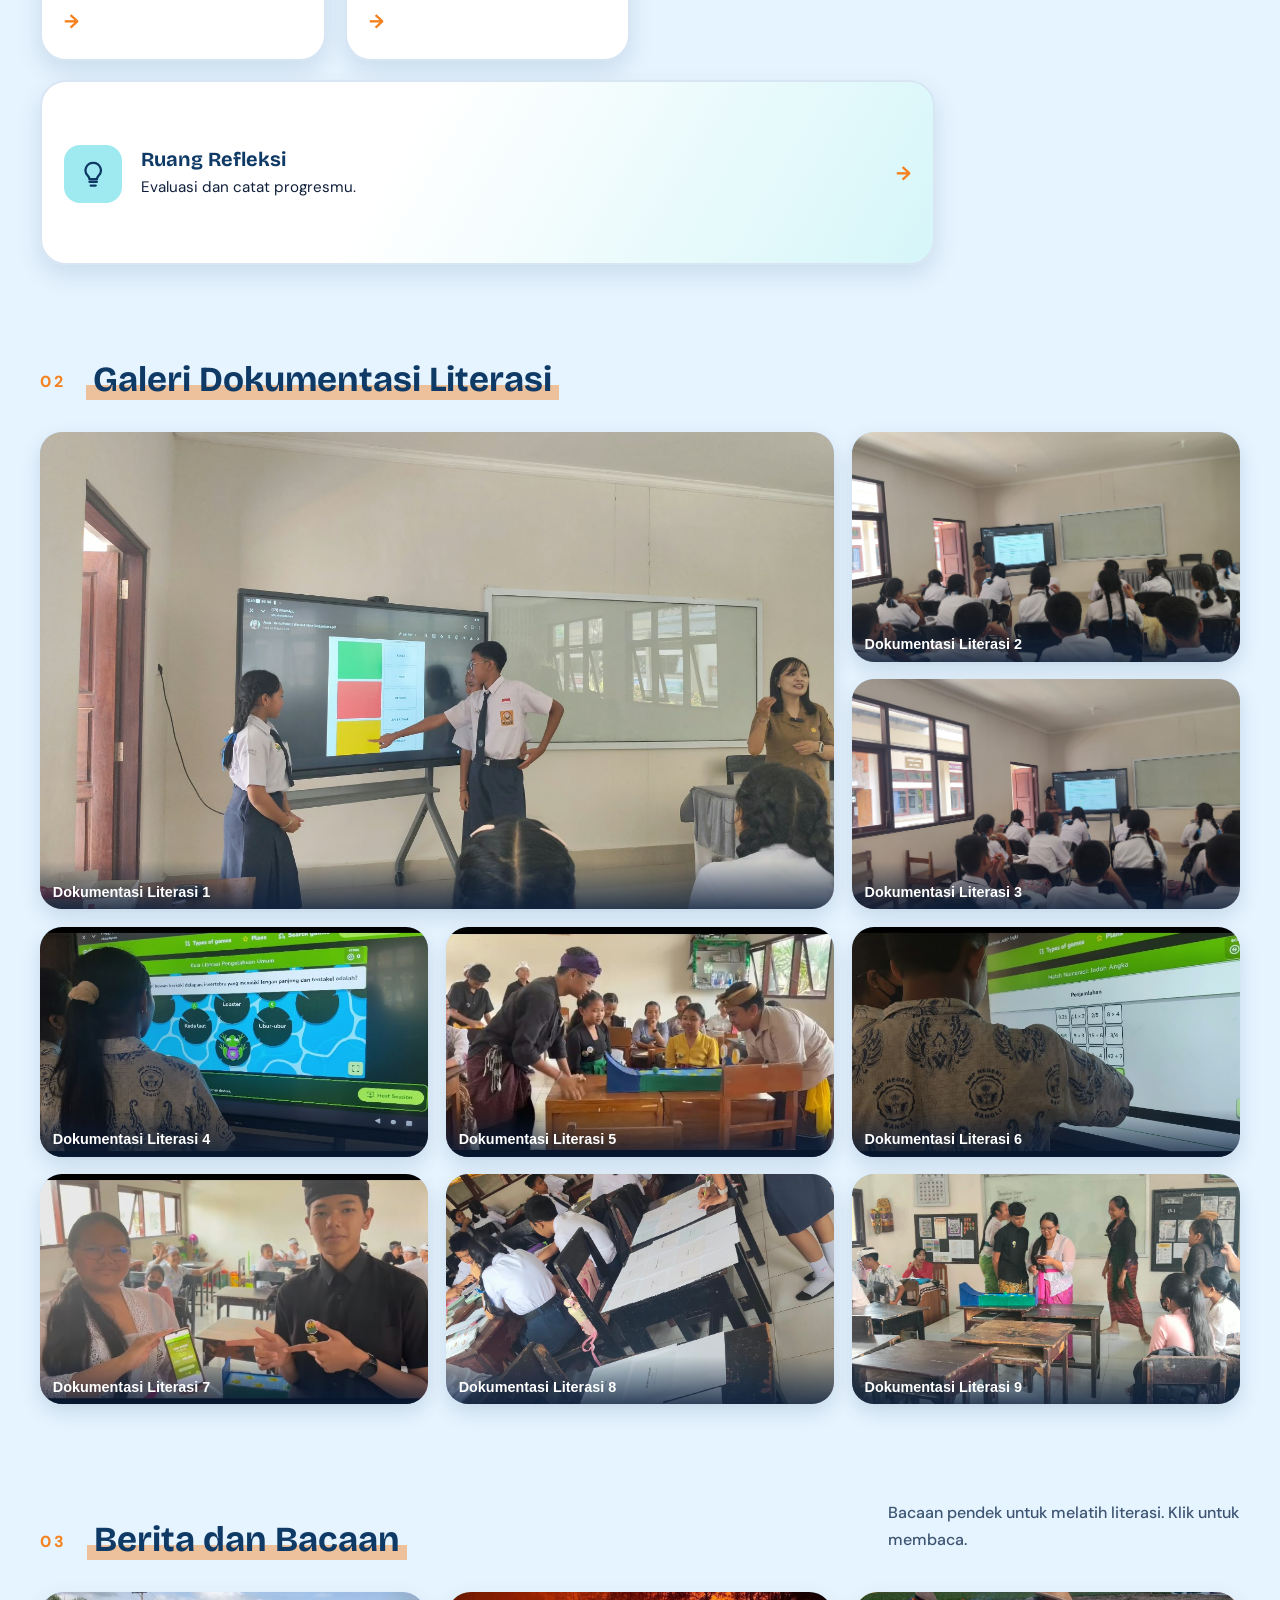
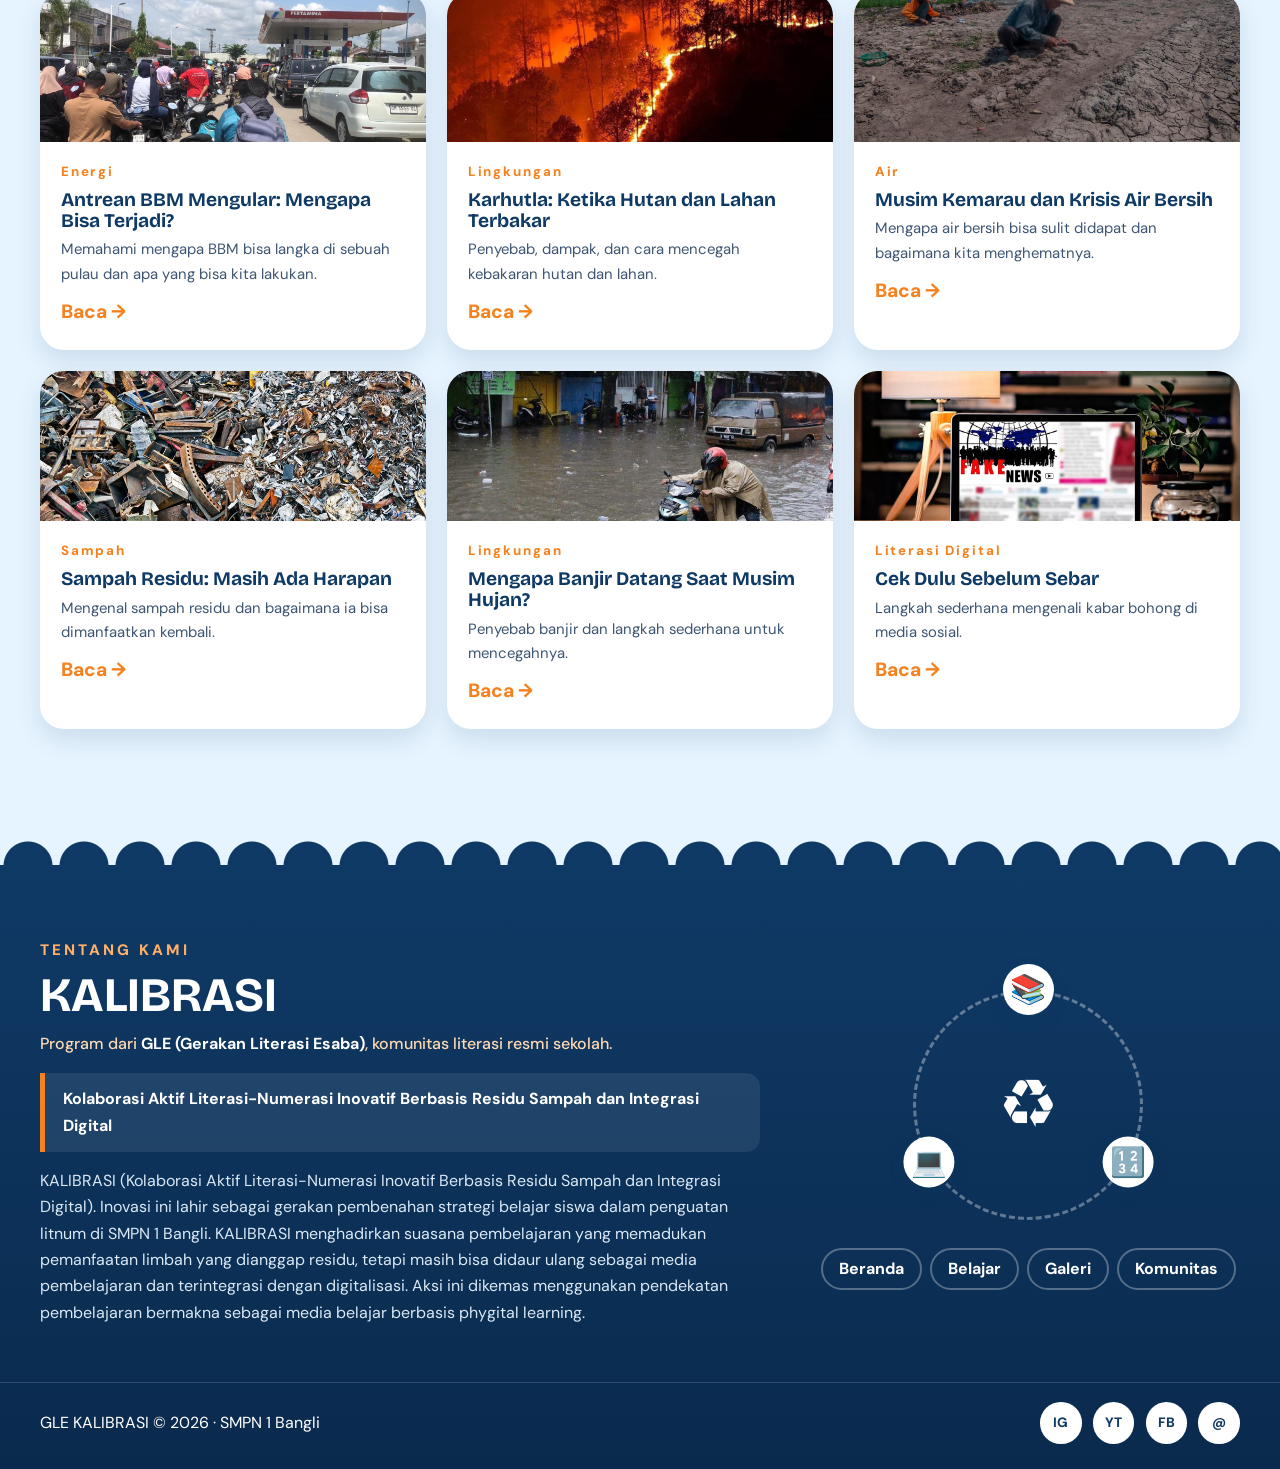
==== commit 5561c6f2: "Update index.html" ====
--- a/index.html
+++ b/index.html
@@ -63,6 +63,7 @@
         <a class="card c5" href="#" data-menu="ebook"><span class="ic"><svg viewBox="0 0 24 24" aria-hidden="true"><path d="M2 4h6a4 4 0 0 1 4 4v13a3 3 0 0 0-3-3H2z"/><path d="M22 4h-6a4 4 0 0 0-4 4v13a3 3 0 0 1 3-3h7z"/></svg></span><div><h3>Ebook (Hasil Karya Siswa)</h3><p>Inspirasi dari karya teman.</p></div><i class="arr">→</i></a>
         <a class="card c4 wide" href="#" data-menu="gim"><span class="ic"><svg viewBox="0 0 24 24" aria-hidden="true"><rect x="2" y="7" width="20" height="11" rx="5"/><path d="M7 10v5M4.5 12.5h5"/><circle cx="16" cy="11.5" r="1"/><circle cx="19" cy="13.5" r="1"/></svg></span><div><h3>Game Evaluasi</h3><p>Evaluasi belajar lewat permainan yang seru.</p></div><i class="arr">→</i></a>
         <a class="card c6" href="#" data-menu="banksoal"><span class="ic"><svg viewBox="0 0 24 24" aria-hidden="true"><path d="M4 6h10M4 12h5M4 18h5"/><circle cx="16" cy="15" r="3.5"/><path d="m21 20-2.6-2.6"/></svg></span><div><h3>Bank Soal Litnum</h3><p>Latihan intensif persiapan ujian.</p></div><i class="arr">→</i></a>
+        <a class="card c8" href="#" data-menu="datahasil"><span class="ic"><svg viewBox="0 0 24 24" aria-hidden="true"><path d="M3 3v18h18"/><path d="M7 16v-5M12 16V7M17 16v-8"/></svg></span><div><h3>Data Hasil</h3><p>Dokumen data dan hasil kegiatan.</p></div><i class="arr">→</i></a>
         <a class="card c7 wide" href="#" data-menu="refleksi"><span class="ic"><svg viewBox="0 0 24 24" aria-hidden="true"><path d="M9 18h6M10 21h4"/><path d="M12 3a6 6 0 0 0-4 10.5c.8.8 1 1.5 1 2.5h6c0-1 .2-1.7 1-2.5A6 6 0 0 0 12 3z"/></svg></span><div><h3>Ruang Refleksi</h3><p>Evaluasi dan catat progresmu.</p></div><i class="arr">→</i></a>
       </div>
     </section>
--- a/style.css
+++ b/style.css
@@ -390,3 +390,46 @@
 .bacaan p { margin:.5rem 0 1rem; line-height:1.8; }
 .bacaan h4 { color:var(--navy); font-size:1.15rem; margin:1.4rem 0 .6rem; }
 .bacaan ol { margin:0; padding:1rem 1rem 1rem 2.4rem; background:#f1f7fd; border-radius:14px; display:grid; gap:.5rem; }
+
+/* ===== Ebook dan Ruang Refleksi ===== */
+.c7.wide { grid-column:span 3; }
+@media (max-width:1000px) { .card.wide { grid-column:span 2; } .card.c6 { grid-column:span 2; } }
+.rak { display:grid; grid-template-columns:repeat(auto-fill,minmax(150px,1fr)); gap:1.2rem; }
+.bk { display:flex; flex-direction:column; text-decoration:none; color:var(--ink); }
+.cover { position:relative; aspect-ratio:3/4; border-radius:6px 14px 14px 6px; padding:1rem .9rem .8rem 1.3rem; color:#fff; display:flex; flex-direction:column; justify-content:space-between; overflow:hidden; box-shadow:6px 8px 16px rgba(15,58,102,.3); transition:transform .25s; }
+.cover::before { content:""; position:absolute; left:0; top:0; bottom:0; width:.6rem; background:rgba(0,0,0,.22); }
+.cover.img strong { opacity:0; } .cover img { position:absolute; inset:0; width:100%; height:100%; object-fit:cover; }
+.cover strong { position:relative; font:800 1.05rem "Bricolage Grotesque",sans-serif; line-height:1.15; }
+.cover small { position:relative; font-weight:700; letter-spacing:.14em; font-size:.62rem; opacity:.8; }
+.bk:hover .cover { transform:translateY(-6px) rotate(-1.5deg); }
+.bk h3 { font-size:1rem; color:var(--navy); margin:.7rem 0 .1rem; } .bk p { margin:0; font-size:.85rem; color:#4a5d78; }
+.bk .baca { margin-top:.4rem; font-weight:800; font-size:.85rem; color:var(--orange); }
+
+.rj-note { background:#eef6ff; border-radius:12px; padding:.6rem .9rem; font-size:.88rem; color:#3d5573; margin:0 0 1rem; }
+.rj-tabs { width:max-content; margin-bottom:1rem; }
+.rj-form { display:grid; gap:1rem; } .rj-form label { display:grid; gap:.35rem; font-weight:700; color:var(--navy); }
+.rj-form textarea,.rj-form select { font:1rem "DM Sans",sans-serif; padding:.6rem .8rem; border:2px solid #cfe0f1; border-radius:12px; width:100%; }
+.rj-skala { display:grid; grid-template-columns:repeat(5,1fr); gap:.4rem; }
+.rj-skala button { border:2px solid #cfe0f1; background:#fff; border-radius:14px; padding:.5rem .2rem; cursor:pointer; display:grid; gap:.2rem; justify-items:center; font:600 .7rem "DM Sans",sans-serif; color:#3d5573; transition:transform .15s; }
+.rj-skala button b { width:2rem; height:2rem; border-radius:50%; display:grid; place-items:center; background:var(--c); color:var(--ink); font-size:1rem; }
+.rj-skala button.on { border-color:var(--navy); background:#eef6ff; transform:translateY(-3px); } .rj-skala button.on span { color:var(--navy); font-weight:800; }
+.rj .btn { margin:0; }
+.rj-kosong { text-align:center; padding:2rem 1rem; color:#4a5d78; }
+.rj-stat { display:grid; grid-template-columns:repeat(3,1fr); gap:.6rem; margin-bottom:1rem; }
+.rj-stat div { background:#f1f7fd; border-radius:14px; padding:.7rem; text-align:center; } .rj-stat b { display:block; color:var(--navy); font:800 1.15rem "Bricolage Grotesque",sans-serif; } .rj-stat span { font-size:.75rem; color:#4a5d78; }
+#db h4 { color:var(--navy); margin:1rem 0 .5rem; font-size:1.05rem; }
+.rj-bars { display:flex; align-items:flex-end; gap:.5rem; height:150px; padding:.6rem .6rem 0; background:linear-gradient(#fff 0 0) padding-box,repeating-linear-gradient(#e6eef7 0 1px,transparent 1px 25%); border-radius:14px; border:2px solid #e6eef7; }
+.rj-bar { flex:1; height:100%; display:flex; flex-direction:column; justify-content:flex-end; align-items:center; }
+.rj-bar i { display:block; width:100%; max-width:42px; height:calc(var(--s) * 18%); background:var(--c); border-radius:8px 8px 3px 3px; animation:tumbuh .7s ease-out; transform-origin:bottom; }
+.rj-bar span { font-size:.62rem; color:#4a5d78; margin-top:.2rem; white-space:nowrap; }
+.rj-aksi { margin:.8rem 0 .2rem; }
+.rj-item { border:2px solid #e3edf7; border-radius:16px; padding:.8rem 1rem; margin-bottom:.7rem; } .rj-item p { margin:.25rem 0 0; font-size:.93rem; }
+.rj-hd { display:flex; align-items:center; gap:.6rem; flex-wrap:wrap; } .rj-hd strong { color:var(--navy); } .rj-hd small { color:#5b6f8a; flex:1; }
+.rj-pill { border-radius:999px; padding:.1rem .7rem; font-size:.75rem; font-weight:800; color:var(--ink); }
+.rj-del { border:0; background:none; color:#c0392b; font-weight:700; cursor:pointer; }
+@media (max-width:640px) { .rj-skala span { display:none; } .rj-skala button { padding:.5rem 0; } .rak { grid-template-columns:repeat(2,1fr); } }
+
+/* Tombol umum di dalam jendela */
+.btn { display:inline-block; background:var(--navy); color:#fff; border:0; border-radius:999px; padding:.7rem 1.5rem; font:700 1rem "DM Sans",sans-serif; cursor:pointer; box-shadow:0 4px 0 rgba(15,58,102,.3); transition:transform .15s; }
+.btn:hover { transform:translateY(-2px); } .btn:active { transform:translateY(3px); box-shadow:none; }
+.btn.alt { background:#fff; color:var(--navy); border:2px solid var(--navy); box-shadow:none; }
